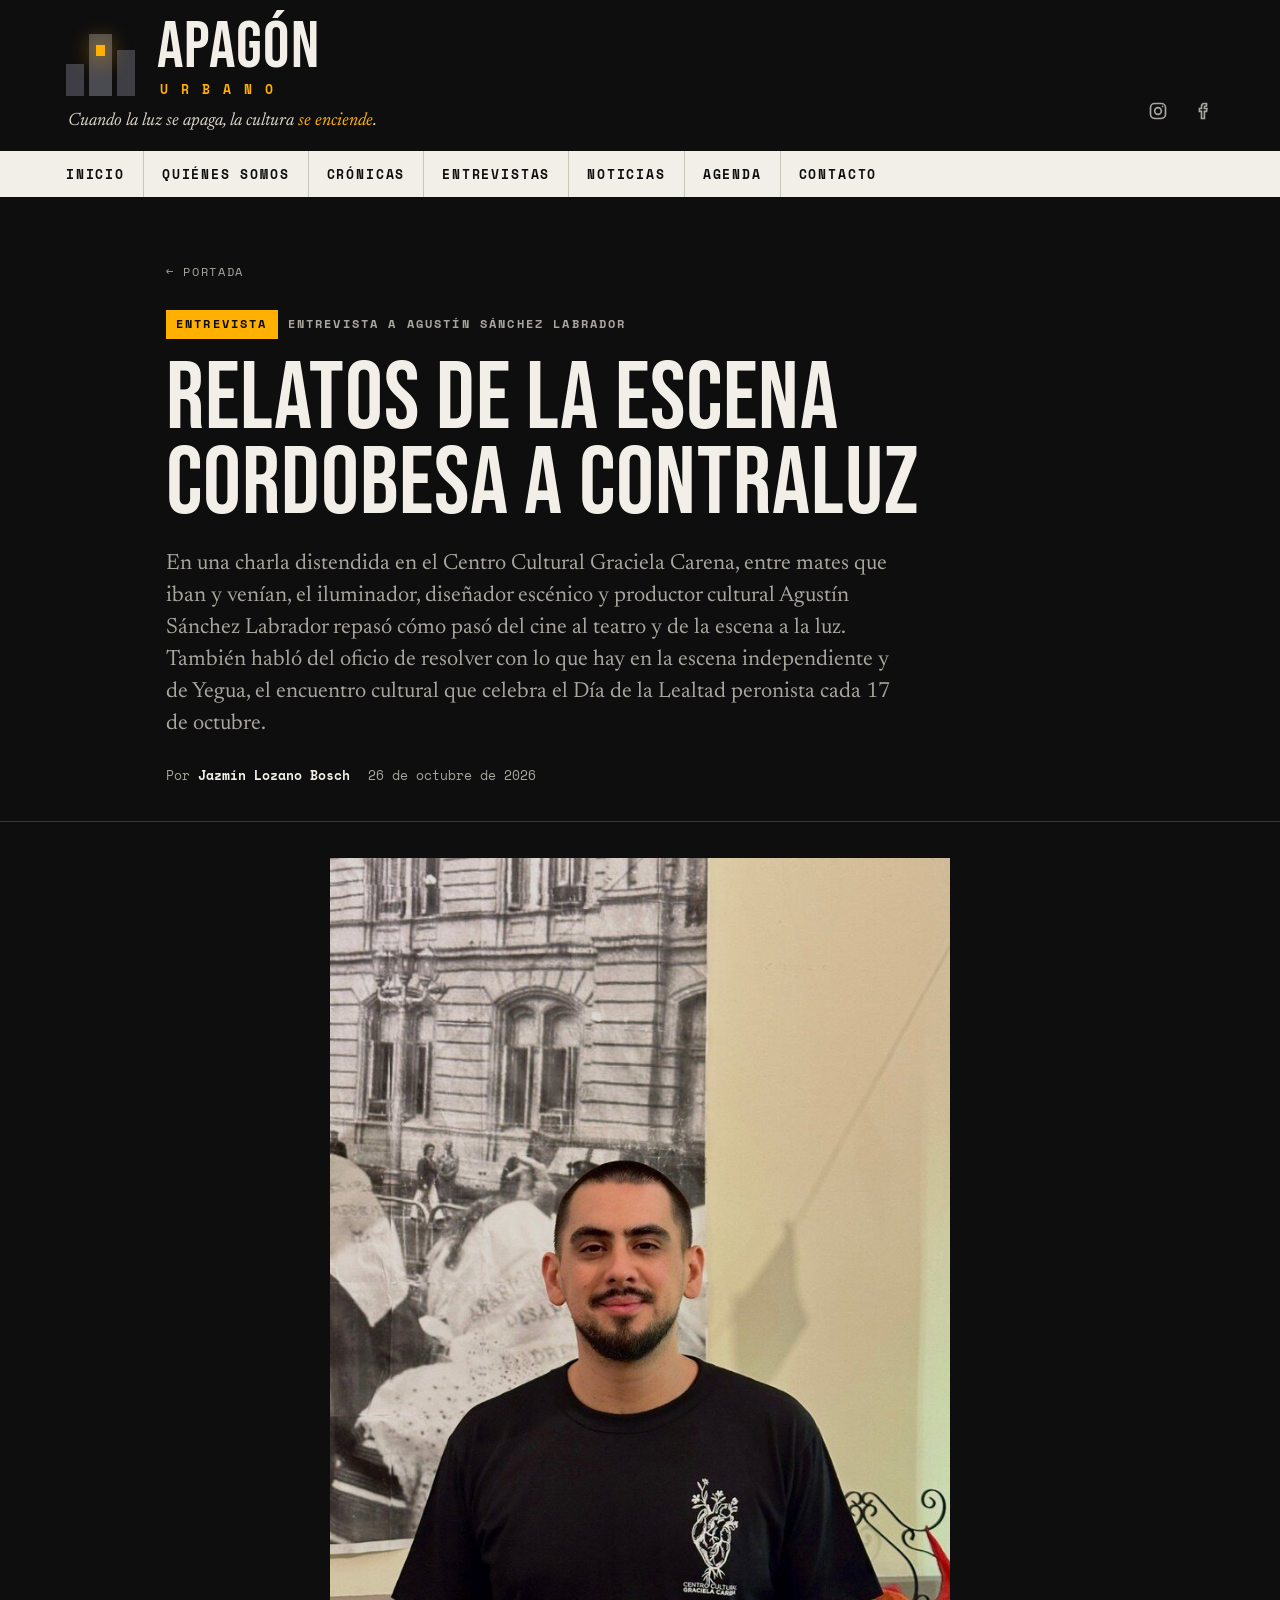
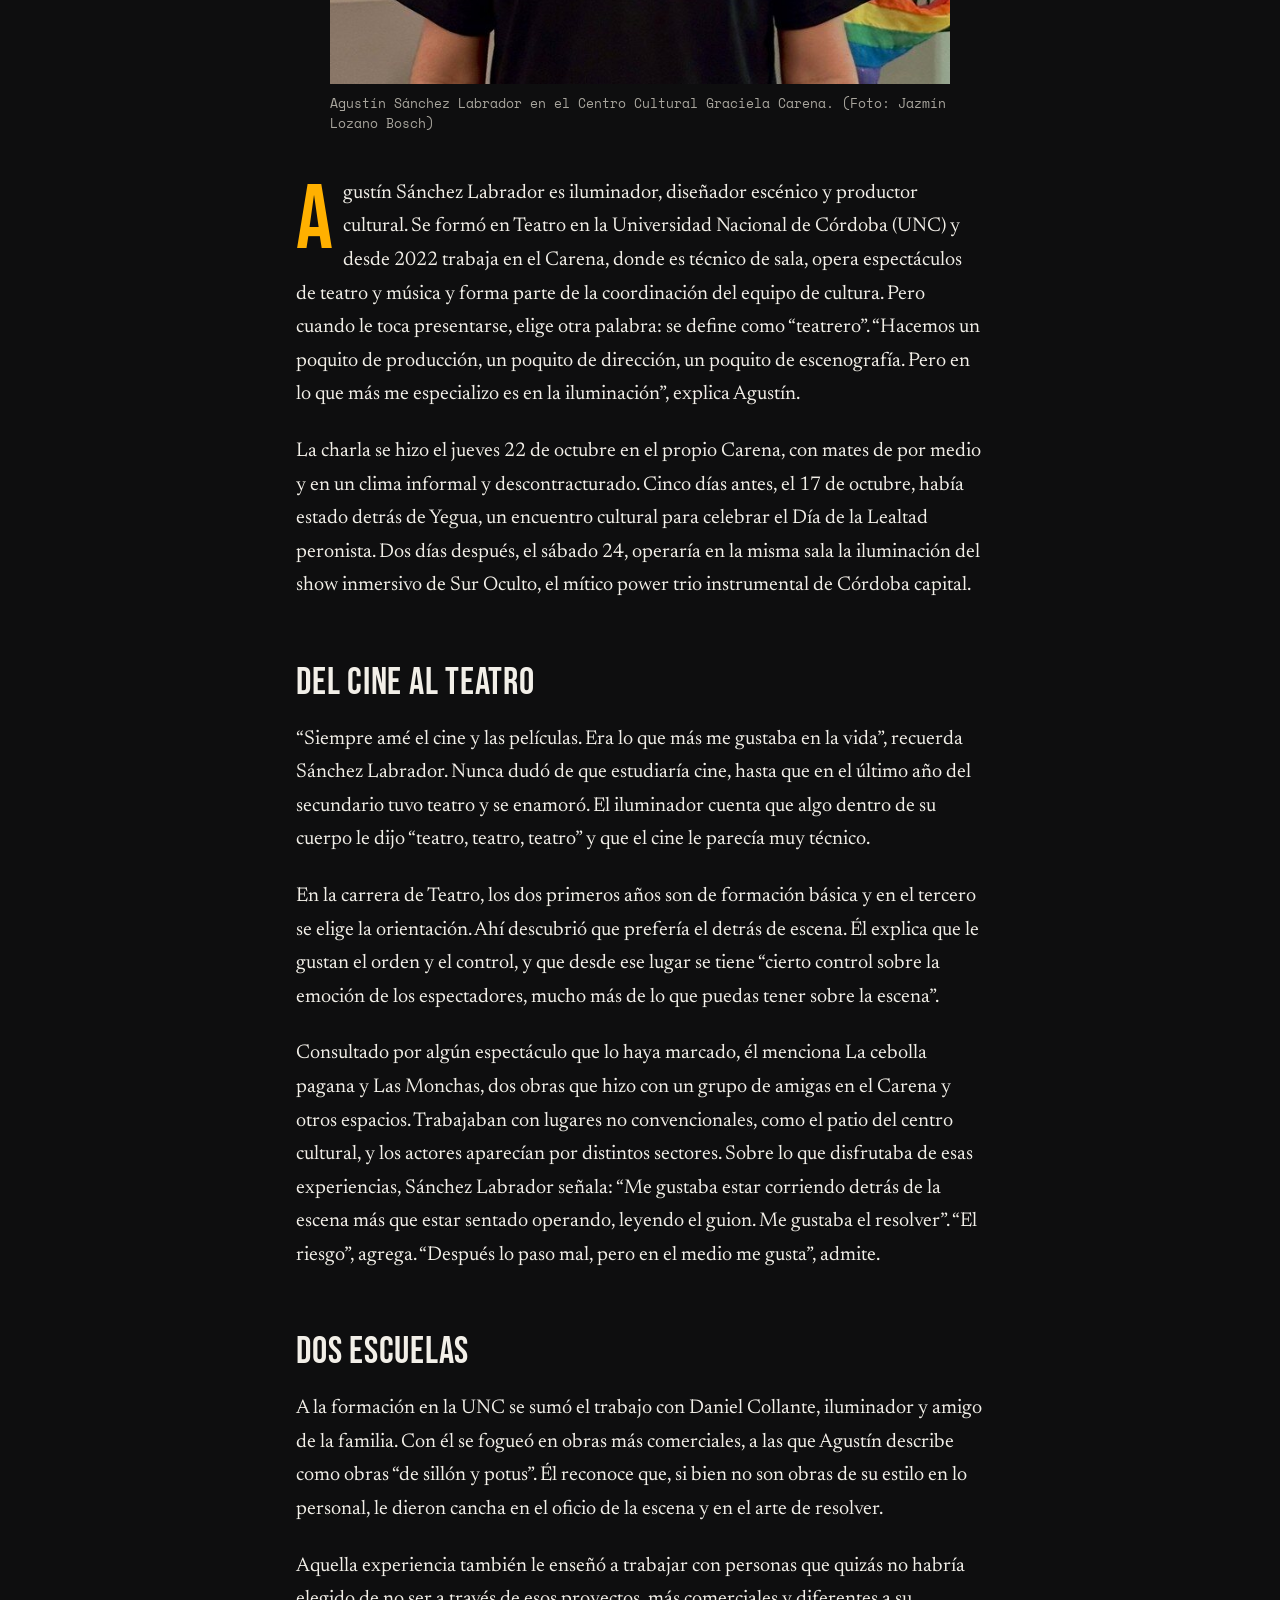
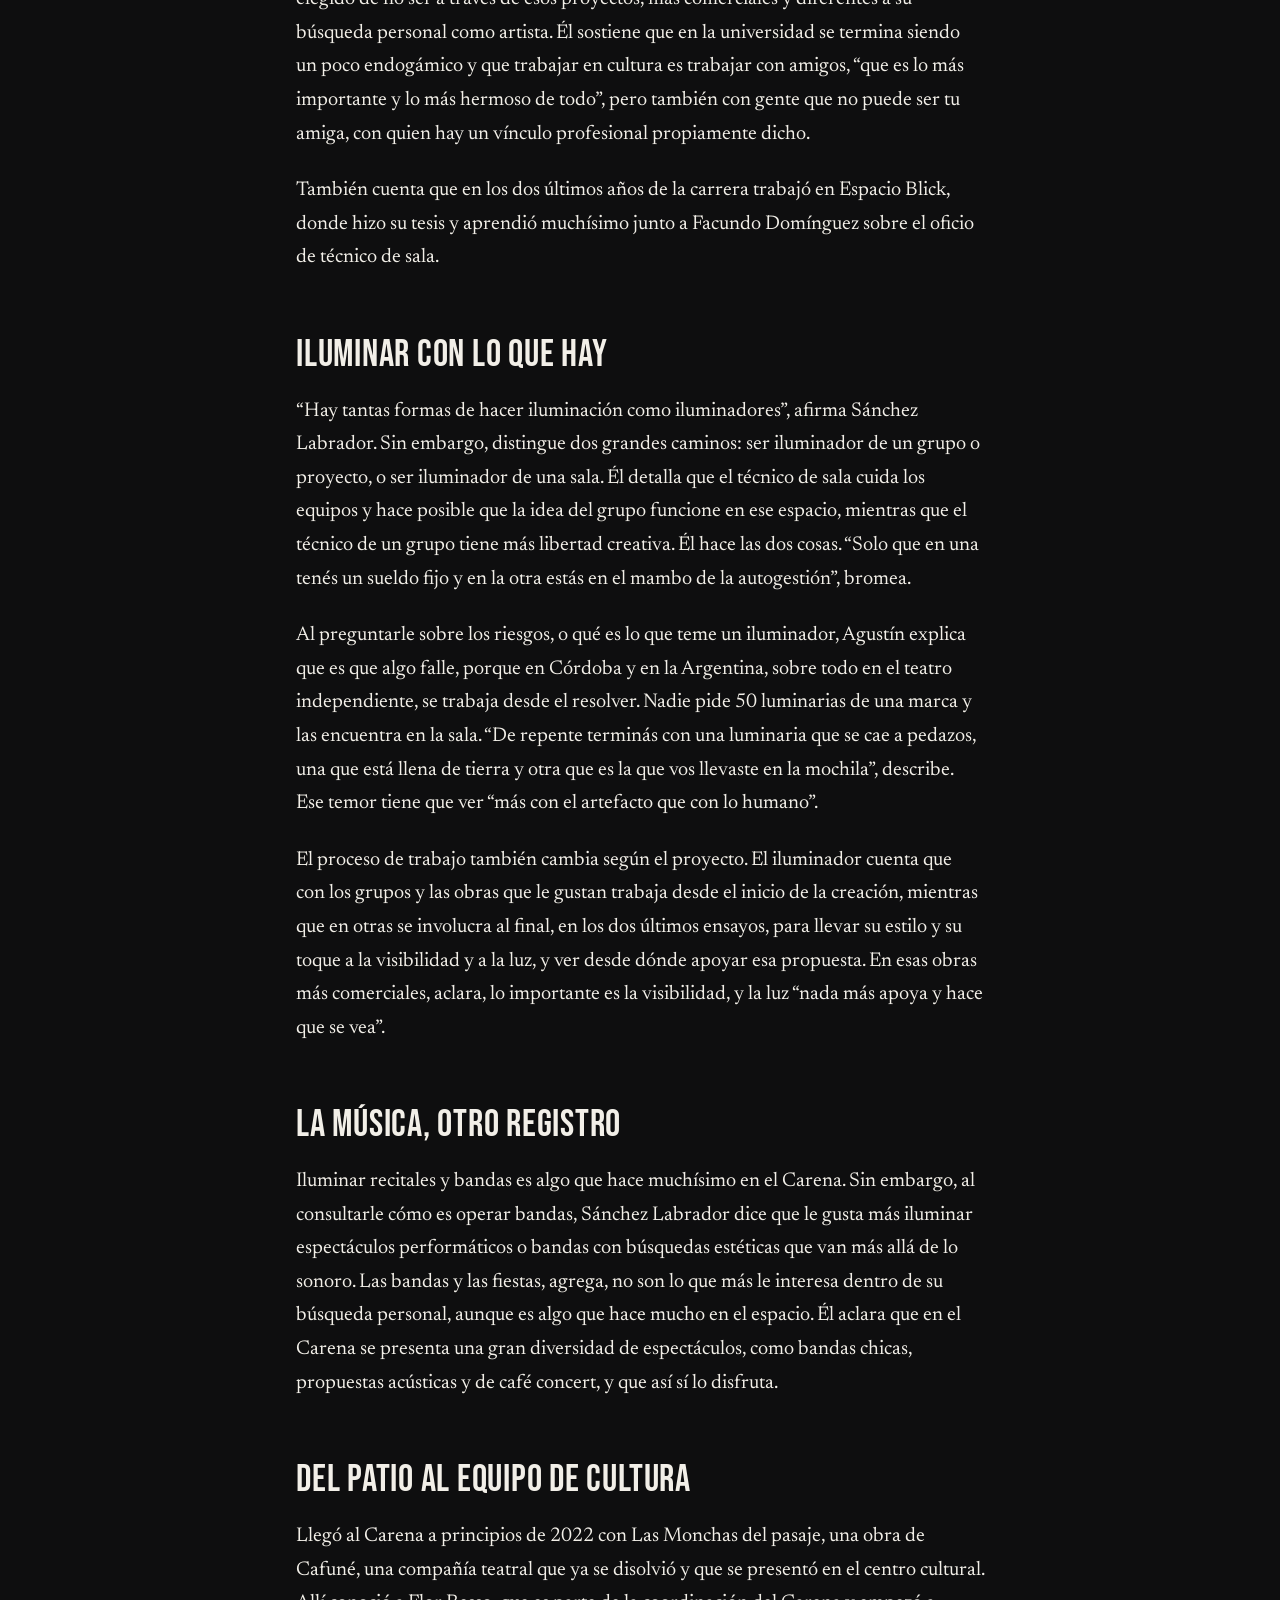
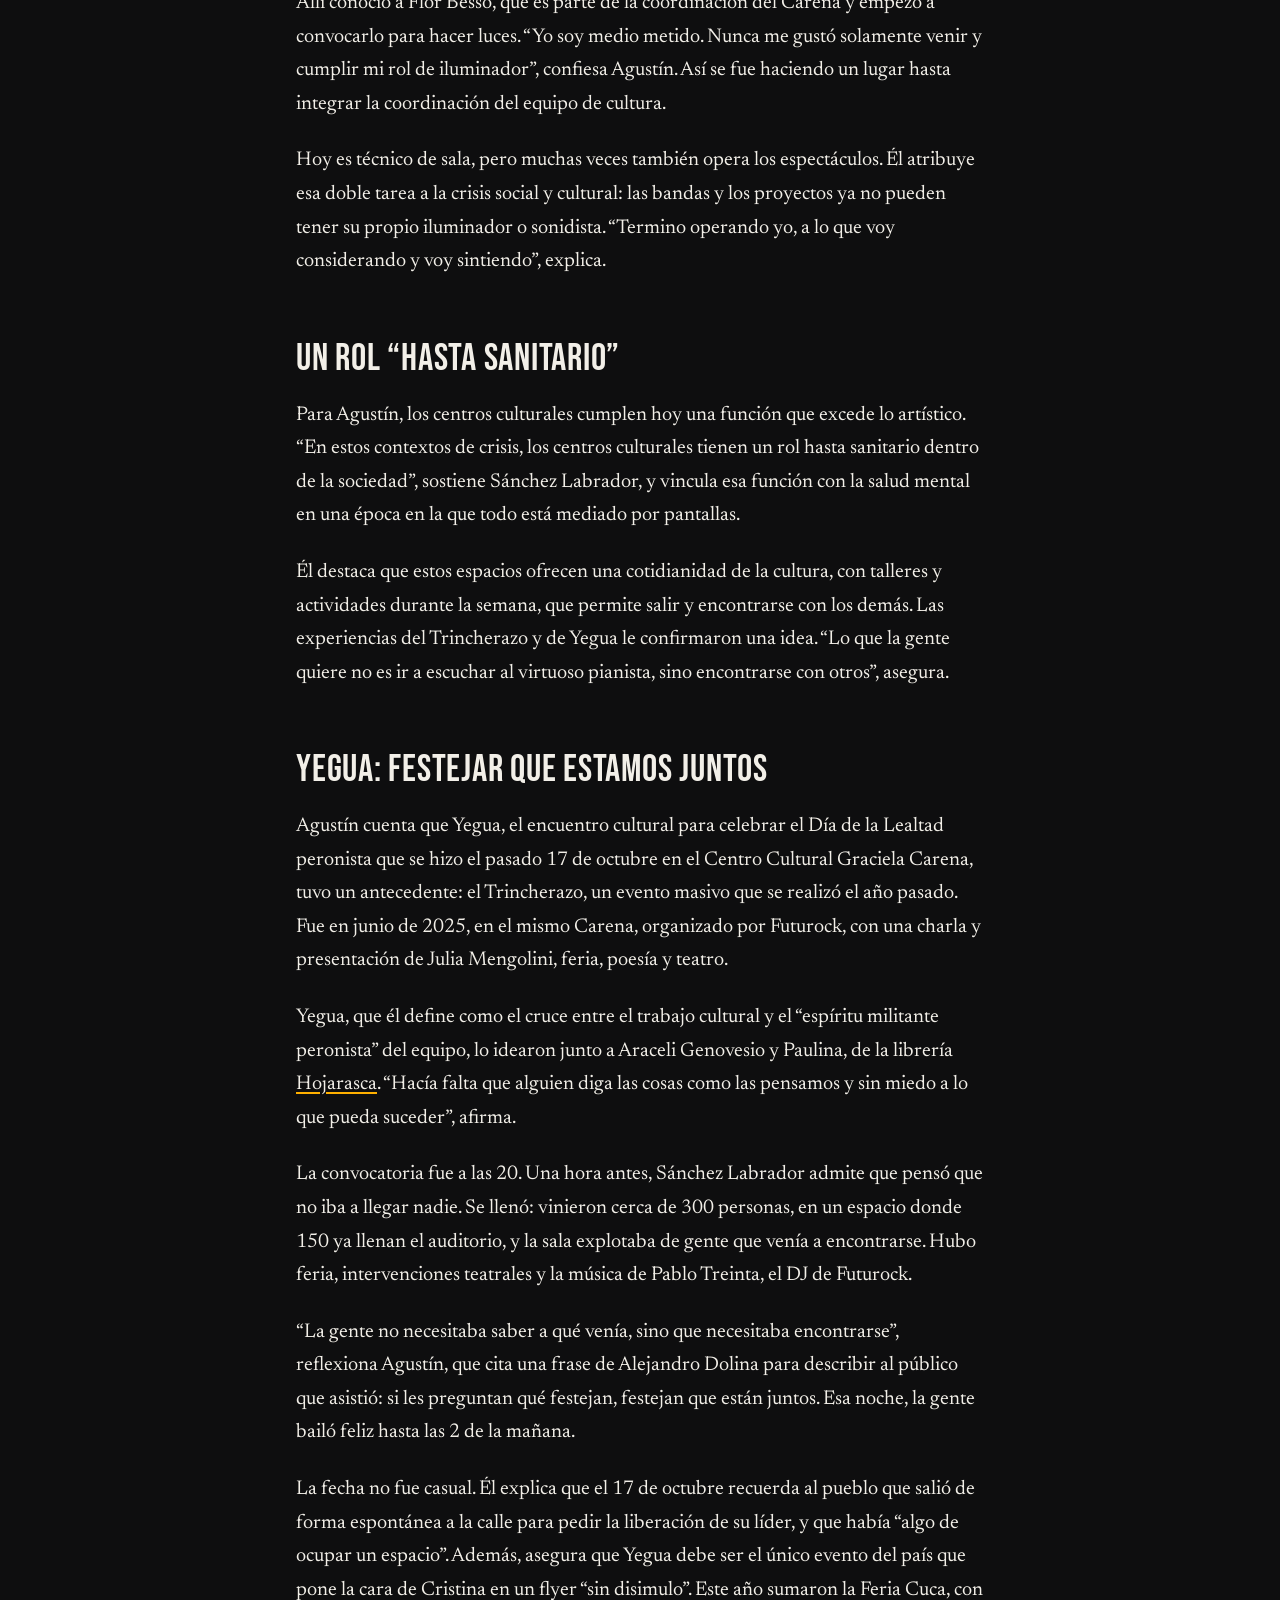
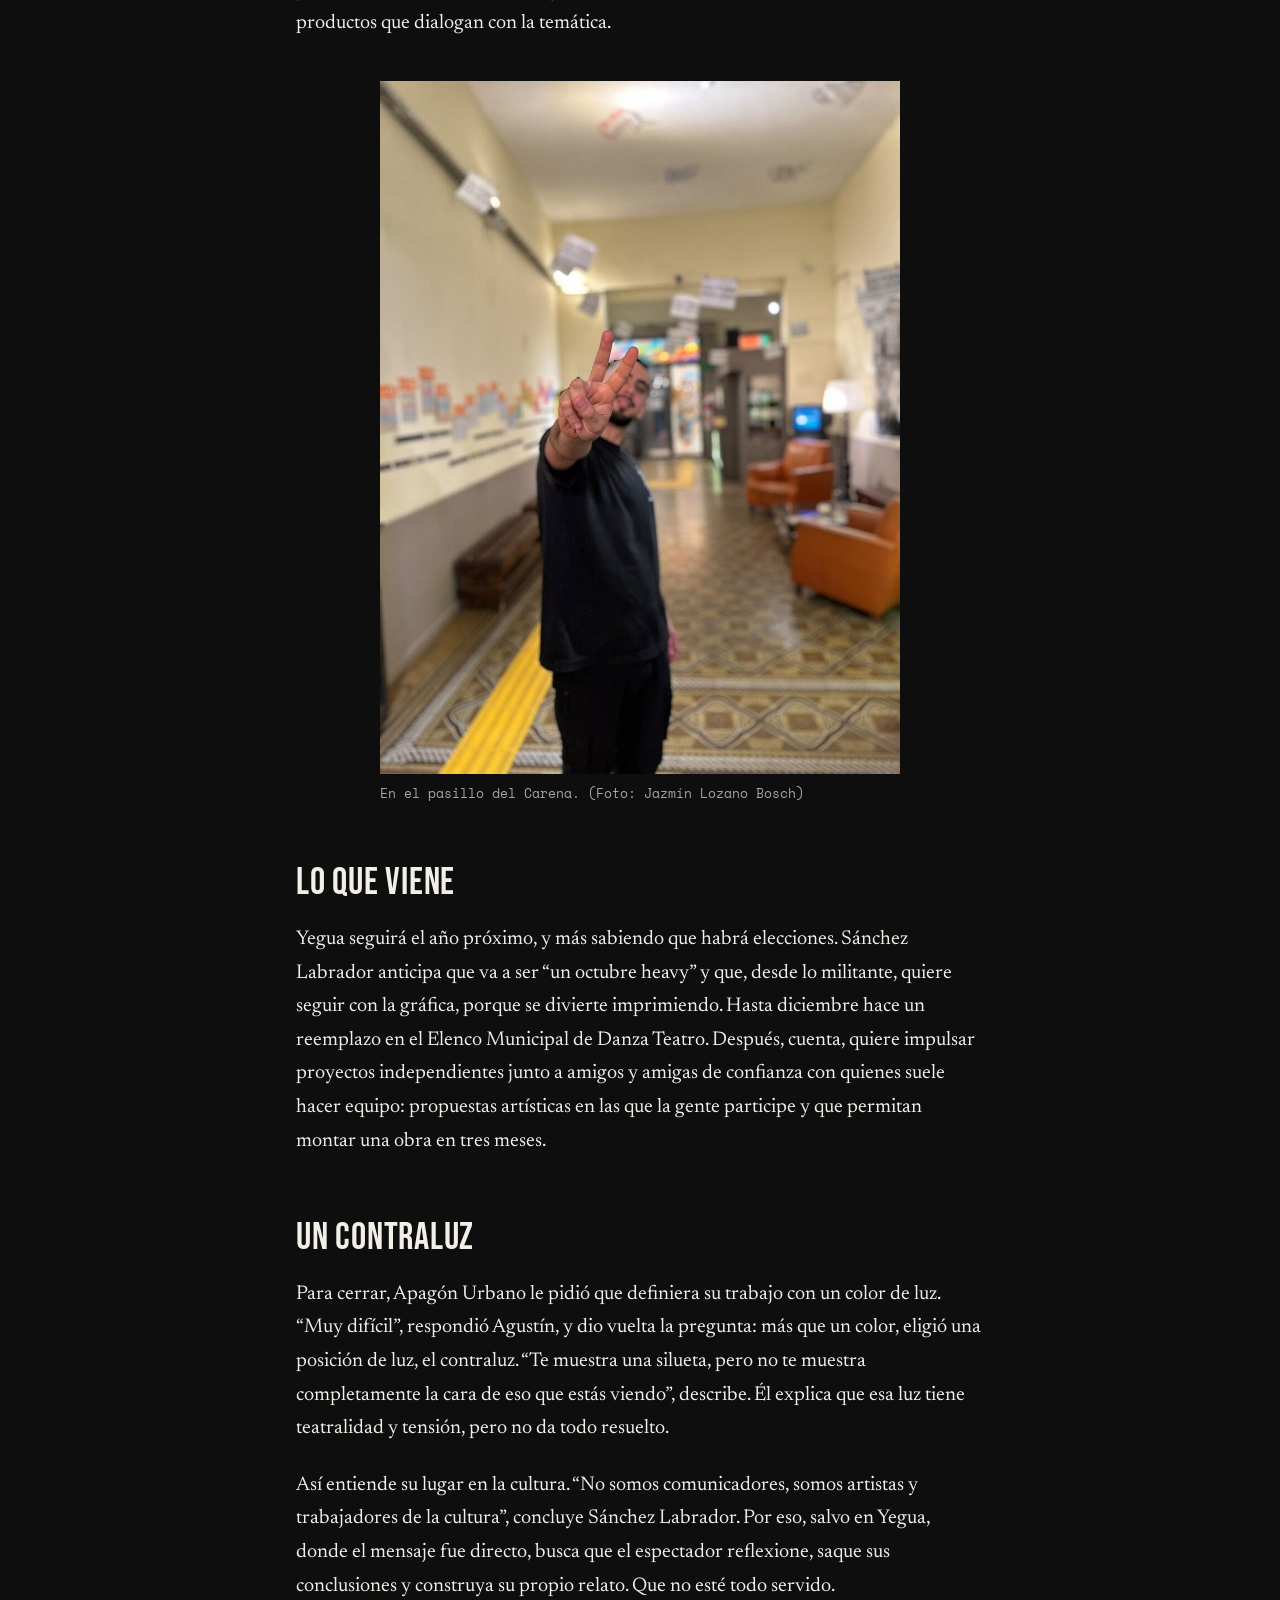
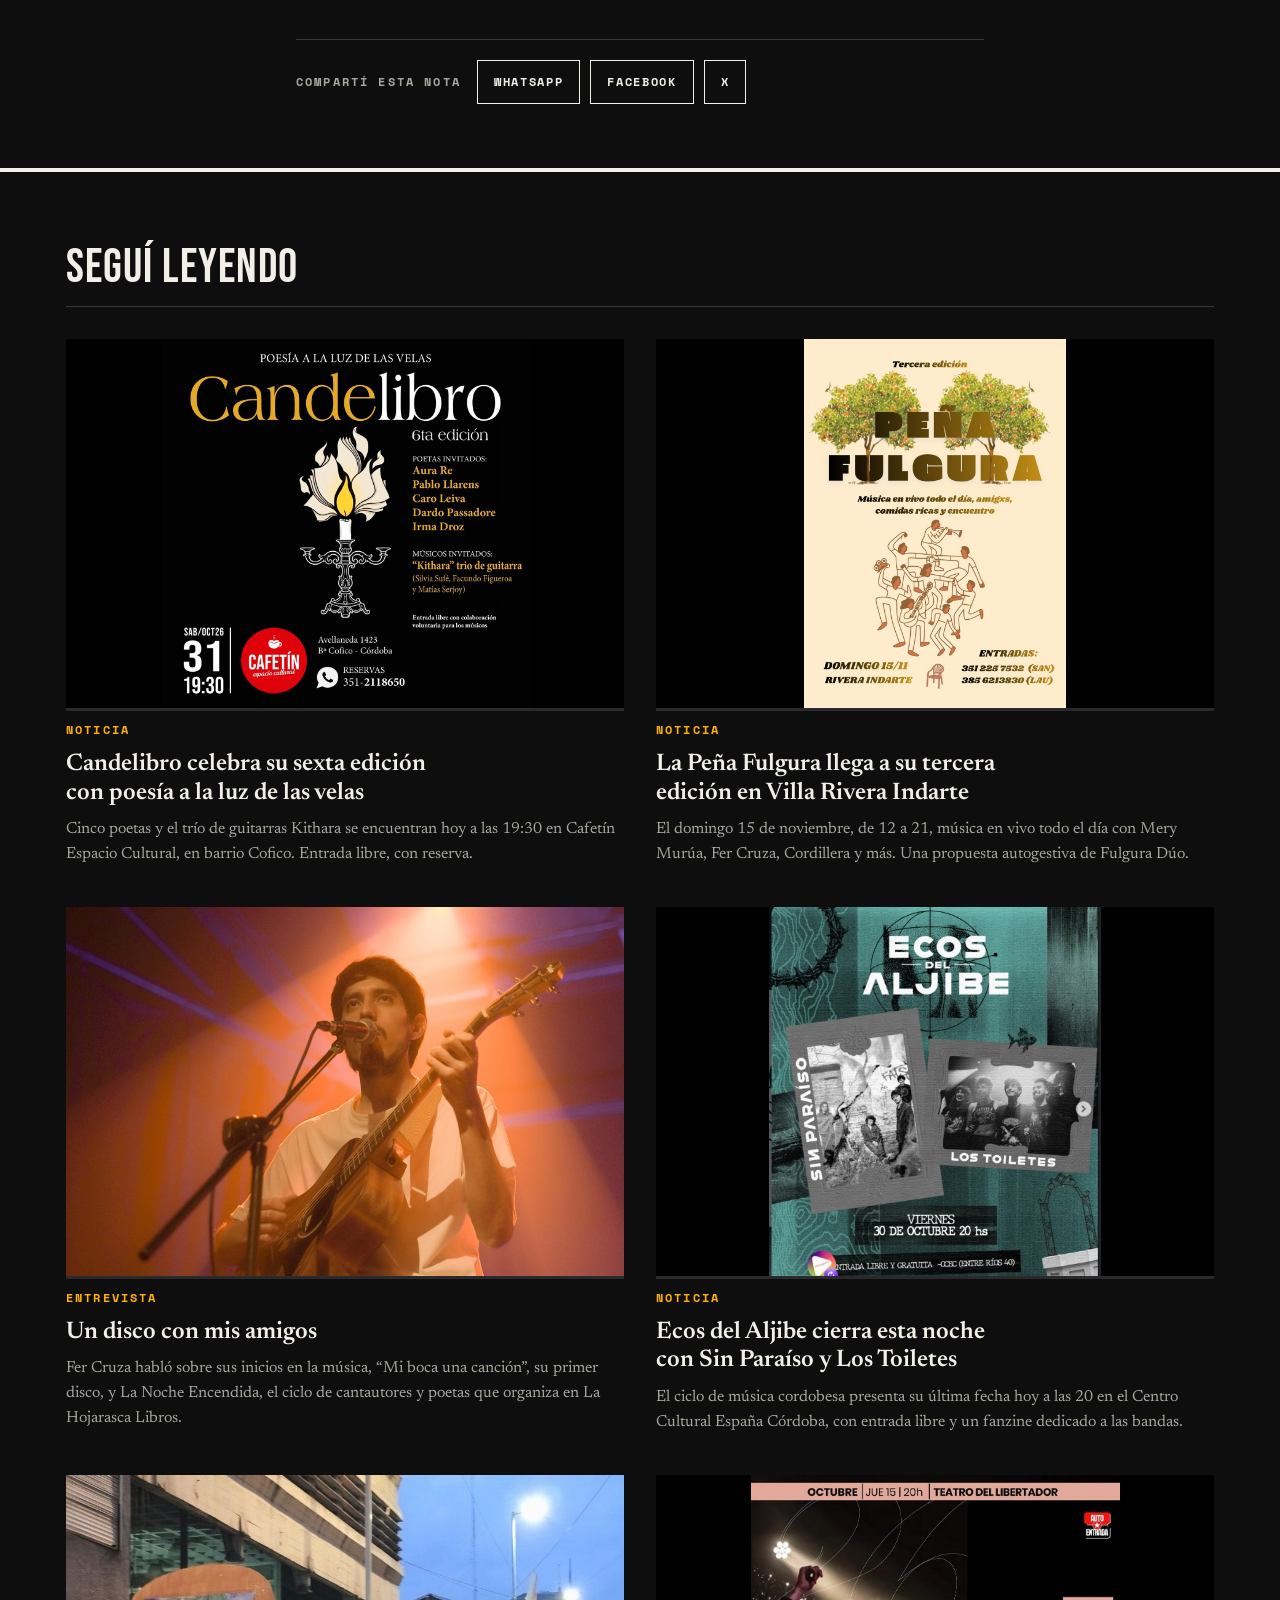
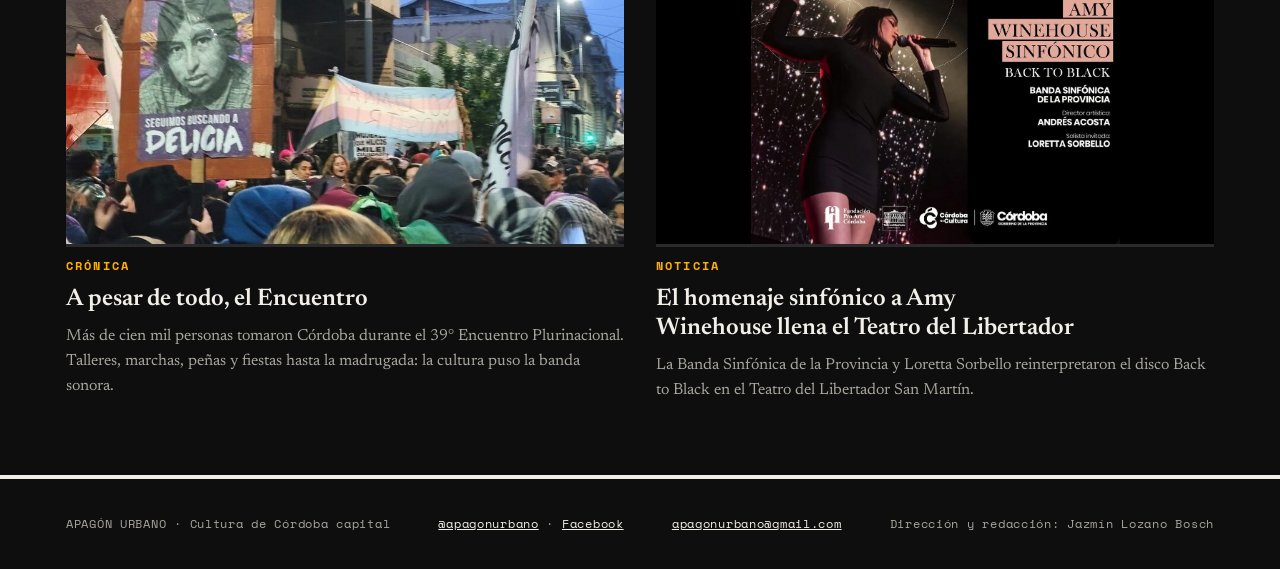
==== agustin-sanchez-labrador.html @ bd8d650c "Sumo flyers, horario, entrada y reseña de Kithara a la noticia de Candelibro Co-Authored-By: Claude " ====
<!doctype html>
<html lang="es">
<head>
<meta charset="utf-8">
<meta name="viewport" content="width=device-width, initial-scale=1, viewport-fit=cover">
<title>Relatos de la escena cordobesa a contraluz · Apagón Urbano</title>
<meta name="description" content="En una charla distendida en el Centro Cultural Graciela Carena, entre mates que iban y venían, el iluminador, diseñador escénico y productor cultural Agustín Sánchez Labrador repasó cómo pasó del cine al teatro y de la escena a la luz. También habló del oficio de resolver con lo que hay en la escena independiente y de Yegua, el encuentro cultural que celebra el Día de la Lealtad peronista cada 17 de octubre.">
<link rel="icon" href="favicon.ico" sizes="any">
<link rel="icon" type="image/png" href="assets/icono.png">
<link rel="apple-touch-icon" href="assets/apple-touch-icon.png">
<meta property="og:type" content="website">
<meta property="og:site_name" content="Apagón Urbano">
<meta property="og:title" content="Relatos de la escena cordobesa a contraluz · Apagón Urbano">
<meta property="og:description" content="En una charla distendida en el Centro Cultural Graciela Carena, entre mates que iban y venían, el iluminador, diseñador escénico y productor cultural Agustín Sánchez Labrador repasó cómo pasó del cine al teatro y de la escena a la luz. También habló del oficio de resolver con lo que hay en la escena independiente y de Yegua, el encuentro cultural que celebra el Día de la Lealtad peronista cada 17 de octubre.">
<meta property="og:image" content="assets/fotos/agustin-carena.jpg">
<meta name="twitter:card" content="summary_large_image">
<link rel="preconnect" href="https://fonts.googleapis.com">
<link rel="preconnect" href="https://fonts.gstatic.com" crossorigin>
<link rel="stylesheet" href="https://fonts.googleapis.com/css2?family=Bebas+Neue&amp;family=Newsreader:ital,opsz,wght@0,6..72,400;0,6..72,600;1,6..72,400&amp;family=Space+Mono:wght@400;700&amp;display=swap">
<link rel="stylesheet" href="styles.css">
</head>
<body>
<header class="masthead chica" id="apagon-urbano">
  <div class="wrap">
    <div class="mh-top">
      <div class="mh-marca">
        <a class="marca grande" href="index.html" aria-label="Apagón Urbano, ir a la portada">
          <span class="iso" aria-hidden="true"><span></span><span></span><span></span></span>
          <span class="marca-txt"><b>APAGÓN</b><small>URBANO</small></span>
        </a>
        <p class="lema">Cuando la luz se apaga, la cultura <em>se enciende</em>.</p>
      </div>
      <div class="mh-lado">
        <div class="redes">
        <a href="https://www.instagram.com/apagonurbano/" target="_blank" rel="noopener" aria-label="Instagram de Apagón Urbano"><svg aria-hidden="true" viewBox="0 0 24 24" width="20" height="20" fill="none" stroke="currentColor" stroke-width="2"><rect x="3" y="3" width="18" height="18" rx="5"></rect><circle cx="12" cy="12" r="4"></circle><circle cx="17.5" cy="6.5" r="1" fill="currentColor" stroke="none"></circle></svg></a>
        <a href="https://www.facebook.com/profile.php?id=61595985333077" target="_blank" rel="noopener" aria-label="Fanpage de Apagón Urbano en Facebook"><svg aria-hidden="true" viewBox="0 0 24 24" width="20" height="20" fill="none" stroke="currentColor" stroke-width="2"><path d="M15 3h-2.5A3.5 3.5 0 0 0 9 6.5V9H6.5v3.5H9V21h3.5v-8.5H15l.5-3.5h-3V7a1 1 0 0 1 1-1H15z"></path></svg></a>
      </div>
      </div>
    </div>
  </div>
</header>
<nav class="menu-barra" aria-label="Secciones">
  <div class="wrap">
    <ul>
      <li><a href="index.html">Inicio</a></li>
      <li><a href="index.html#quienes-somos">Quiénes somos</a></li>
      <li><a href="cronicas.html">Crónicas</a></li>
      <li><a href="entrevistas.html">Entrevistas</a></li>
      <li><a href="noticias.html">Noticias</a></li>
      <li><a href="index.html#agenda">Agenda</a></li>
      <li><a href="index.html#contacto">Contacto</a></li>
    </ul>
  </div>
</nav>
<main>
  <article>
    <header class="articulo-cab">
      <div class="wrap">
        <a class="volver" href="index.html">← Portada</a>
        <div><span class="label tipo">Entrevista</span><span class="label seccion-nota">Entrevista a Agustín Sánchez Labrador</span></div>
        <h1>Relatos de la escena cordobesa a contraluz</h1>
        <p class="bajada">En una charla distendida en el Centro Cultural Graciela Carena, entre mates que iban y venían, el iluminador, diseñador escénico y productor cultural Agustín Sánchez Labrador repasó cómo pasó del cine al teatro y de la escena a la luz. También habló del oficio de resolver con lo que hay en la escena independiente y de Yegua, el encuentro cultural que celebra el Día de la Lealtad peronista cada 17 de octubre.</p>
        <div class="firma-nota"><span>Por <b>Jazmín Lozano Bosch</b></span><span>26 de octubre de 2026</span></div>
      </div>
    </header>
    <div class="foto-principal vertical">
      <figure><img src="assets/fotos/agustin-carena.jpg" alt="Agustín Sánchez Labrador en el Centro Cultural Graciela Carena."><figcaption>Agustín Sánchez Labrador en el Centro Cultural Graciela Carena. (Foto: Jazmín Lozano Bosch)</figcaption></figure>
    </div>
    <div class="lectura">
<p>Agustín Sánchez Labrador es iluminador, diseñador escénico y productor cultural. Se formó en Teatro en la Universidad Nacional de Córdoba (UNC) y desde 2022 trabaja en el Carena, donde es técnico de sala, opera espectáculos de teatro y música y forma parte de la coordinación del equipo de cultura. Pero cuando le toca presentarse, elige otra palabra: se define como “teatrero”. “Hacemos un poquito de producción, un poquito de dirección, un poquito de escenografía. Pero en lo que más me especializo es en la iluminación”, explica Agustín.</p>
<p>La charla se hizo el jueves 22 de octubre en el propio Carena, con mates de por medio y en un clima informal y descontracturado. Cinco días antes, el 17 de octubre, había estado detrás de Yegua, un encuentro cultural para celebrar el Día de la Lealtad peronista. Dos días después, el sábado 24, operaría en la misma sala la iluminación del show inmersivo de Sur Oculto, el mítico power trio instrumental de Córdoba capital.</p>
<h2>Del cine al teatro</h2>
<p>“Siempre amé el cine y las películas. Era lo que más me gustaba en la vida”, recuerda Sánchez Labrador. Nunca dudó de que estudiaría cine, hasta que en el último año del secundario tuvo teatro y se enamoró. El iluminador cuenta que algo dentro de su cuerpo le dijo “teatro, teatro, teatro” y que el cine le parecía muy técnico.</p>
<p>En la carrera de Teatro, los dos primeros años son de formación básica y en el tercero se elige la orientación. Ahí descubrió que prefería el detrás de escena. Él explica que le gustan el orden y el control, y que desde ese lugar se tiene “cierto control sobre la emoción de los espectadores, mucho más de lo que puedas tener sobre la escena”.</p>
<p>Consultado por algún espectáculo que lo haya marcado, él menciona La cebolla pagana y Las Monchas, dos obras que hizo con un grupo de amigas en el Carena y otros espacios. Trabajaban con lugares no convencionales, como el patio del centro cultural, y los actores aparecían por distintos sectores. Sobre lo que disfrutaba de esas experiencias, Sánchez Labrador señala: “Me gustaba estar corriendo detrás de la escena más que estar sentado operando, leyendo el guion. Me gustaba el resolver”. “El riesgo”, agrega. “Después lo paso mal, pero en el medio me gusta”, admite.</p>
<h2>Dos escuelas</h2>
<p>A la formación en la UNC se sumó el trabajo con Daniel Collante, iluminador y amigo de la familia. Con él se fogueó en obras más comerciales, a las que Agustín describe como obras “de sillón y potus”. Él reconoce que, si bien no son obras de su estilo en lo personal, le dieron cancha en el oficio de la escena y en el arte de resolver.</p>
<p>Aquella experiencia también le enseñó a trabajar con personas que quizás no habría elegido de no ser a través de esos proyectos, más comerciales y diferentes a su búsqueda personal como artista. Él sostiene que en la universidad se termina siendo un poco endogámico y que trabajar en cultura es trabajar con amigos, “que es lo más importante y lo más hermoso de todo”, pero también con gente que no puede ser tu amiga, con quien hay un vínculo profesional propiamente dicho.</p>
<p>También cuenta que en los dos últimos años de la carrera trabajó en Espacio Blick, donde hizo su tesis y aprendió muchísimo junto a Facundo Domínguez sobre el oficio de técnico de sala.</p>
<h2>Iluminar con lo que hay</h2>
<p>“Hay tantas formas de hacer iluminación como iluminadores”, afirma Sánchez Labrador. Sin embargo, distingue dos grandes caminos: ser iluminador de un grupo o proyecto, o ser iluminador de una sala. Él detalla que el técnico de sala cuida los equipos y hace posible que la idea del grupo funcione en ese espacio, mientras que el técnico de un grupo tiene más libertad creativa. Él hace las dos cosas. “Solo que en una tenés un sueldo fijo y en la otra estás en el mambo de la autogestión”, bromea.</p>
<p>Al preguntarle sobre los riesgos, o qué es lo que teme un iluminador, Agustín explica que es que algo falle, porque en Córdoba y en la Argentina, sobre todo en el teatro independiente, se trabaja desde el resolver. Nadie pide 50 luminarias de una marca y las encuentra en la sala. “De repente terminás con una luminaria que se cae a pedazos, una que está llena de tierra y otra que es la que vos llevaste en la mochila”, describe. Ese temor tiene que ver “más con el artefacto que con lo humano”.</p>
<p>El proceso de trabajo también cambia según el proyecto. El iluminador cuenta que con los grupos y las obras que le gustan trabaja desde el inicio de la creación, mientras que en otras se involucra al final, en los dos últimos ensayos, para llevar su estilo y su toque a la visibilidad y a la luz, y ver desde dónde apoyar esa propuesta. En esas obras más comerciales, aclara, lo importante es la visibilidad, y la luz “nada más apoya y hace que se vea”.</p>
<h2>La música, otro registro</h2>
<p>Iluminar recitales y bandas es algo que hace muchísimo en el Carena. Sin embargo, al consultarle cómo es operar bandas, Sánchez Labrador dice que le gusta más iluminar espectáculos performáticos o bandas con búsquedas estéticas que van más allá de lo sonoro. Las bandas y las fiestas, agrega, no son lo que más le interesa dentro de su búsqueda personal, aunque es algo que hace mucho en el espacio. Él aclara que en el Carena se presenta una gran diversidad de espectáculos, como bandas chicas, propuestas acústicas y de café concert, y que así sí lo disfruta.</p>
<h2>Del patio al equipo de cultura</h2>
<p>Llegó al Carena a principios de 2022 con Las Monchas del pasaje, una obra de Cafuné, una compañía teatral que ya se disolvió y que se presentó en el centro cultural. Allí conoció a Flor Besso, que es parte de la coordinación del Carena y empezó a convocarlo para hacer luces. “Yo soy medio metido. Nunca me gustó solamente venir y cumplir mi rol de iluminador”, confiesa Agustín. Así se fue haciendo un lugar hasta integrar la coordinación del equipo de cultura.</p>
<p>Hoy es técnico de sala, pero muchas veces también opera los espectáculos. Él atribuye esa doble tarea a la crisis social y cultural: las bandas y los proyectos ya no pueden tener su propio iluminador o sonidista. “Termino operando yo, a lo que voy considerando y voy sintiendo”, explica.</p>
<h2>Un rol “hasta sanitario”</h2>
<p>Para Agustín, los centros culturales cumplen hoy una función que excede lo artístico. “En estos contextos de crisis, los centros culturales tienen un rol hasta sanitario dentro de la sociedad”, sostiene Sánchez Labrador, y vincula esa función con la salud mental en una época en la que todo está mediado por pantallas.</p>
<p>Él destaca que estos espacios ofrecen una cotidianidad de la cultura, con talleres y actividades durante la semana, que permite salir y encontrarse con los demás. Las experiencias del Trincherazo y de Yegua le confirmaron una idea. “Lo que la gente quiere no es ir a escuchar al virtuoso pianista, sino encontrarse con otros”, asegura.</p>
<h2>Yegua: festejar que estamos juntos</h2>
<p>Agustín cuenta que Yegua, el encuentro cultural para celebrar el Día de la Lealtad peronista que se hizo el pasado 17 de octubre en el Centro Cultural Graciela Carena, tuvo un antecedente: el Trincherazo, un evento masivo que se realizó el año pasado. Fue en junio de 2025, en el mismo Carena, organizado por Futurock, con una charla y presentación de Julia Mengolini, feria, poesía y teatro.</p>
<p>Yegua, que él define como el cruce entre el trabajo cultural y el “espíritu militante peronista” del equipo, lo idearon junto a Araceli Genovesio y Paulina, de la librería <a href="fer-cruza.html">Hojarasca</a>. “Hacía falta que alguien diga las cosas como las pensamos y sin miedo a lo que pueda suceder”, afirma.</p>
<p>La convocatoria fue a las 20. Una hora antes, Sánchez Labrador admite que pensó que no iba a llegar nadie. Se llenó: vinieron cerca de 300 personas, en un espacio donde 150 ya llenan el auditorio, y la sala explotaba de gente que venía a encontrarse. Hubo feria, intervenciones teatrales y la música de Pablo Treinta, el DJ de Futurock.</p>
<p>“La gente no necesitaba saber a qué venía, sino que necesitaba encontrarse”, reflexiona Agustín, que cita una frase de Alejandro Dolina para describir al público que asistió: si les preguntan qué festejan, festejan que están juntos. Esa noche, la gente bailó feliz hasta las 2 de la mañana.</p>
<p>La fecha no fue casual. Él explica que el 17 de octubre recuerda al pueblo que salió de forma espontánea a la calle para pedir la liberación de su líder, y que había “algo de ocupar un espacio”. Además, asegura que Yegua debe ser el único evento del país que pone la cara de Cristina en un flyer “sin disimulo”. Este año sumaron la Feria Cuca, con productos que dialogan con la temática.</p>
<figure class="vertical"><img src="assets/fotos/agustin-pasillo.jpg" alt="En el pasillo del Carena." loading="lazy"><figcaption>En el pasillo del Carena. (Foto: Jazmín Lozano Bosch)</figcaption></figure>
<h2>Lo que viene</h2>
<p>Yegua seguirá el año próximo, y más sabiendo que habrá elecciones. Sánchez Labrador anticipa que va a ser “un octubre heavy” y que, desde lo militante, quiere seguir con la gráfica, porque se divierte imprimiendo. Hasta diciembre hace un reemplazo en el Elenco Municipal de Danza Teatro. Después, cuenta, quiere impulsar proyectos independientes junto a amigos y amigas de confianza con quienes suele hacer equipo: propuestas artísticas en las que la gente participe y que permitan montar una obra en tres meses.</p>
<h2>Un contraluz</h2>
<p>Para cerrar, Apagón Urbano le pidió que definiera su trabajo con un color de luz. “Muy difícil”, respondió Agustín, y dio vuelta la pregunta: más que un color, eligió una posición de luz, el contraluz. “Te muestra una silueta, pero no te muestra completamente la cara de eso que estás viendo”, describe. Él explica que esa luz tiene teatralidad y tensión, pero no da todo resuelto.</p>
<p>Así entiende su lugar en la cultura. “No somos comunicadores, somos artistas y trabajadores de la cultura”, concluye Sánchez Labrador. Por eso, salvo en Yegua, donde el mensaje fue directo, busca que el espectador reflexione, saque sus conclusiones y construya su propio relato. Que no esté todo servido.</p>

      <div class="compartir">
        <span class="label">Compartí esta nota</span>
        <a class="btn btn-linea" id="sh-wa" href="https://wa.me/" target="_blank" rel="noopener">WhatsApp</a>
        <a class="btn btn-linea" id="sh-fb" href="https://www.facebook.com/" target="_blank" rel="noopener">Facebook</a>
        <a class="btn btn-linea" id="sh-x" href="https://twitter.com/" target="_blank" rel="noopener">X</a>
      </div>
    </div>
  </article>
  <section class="bloque mas" aria-labelledby="mas-t">
    <div class="wrap">
      <div class="encabezado"><h2 id="mas-t">Seguí leyendo</h2></div>
      <div class="notas">
<a class="nota" href="candelibro.html">
  <img class="img entera" src="assets/flyers/candelibro.jpg" alt="" loading="lazy">
  <span class="label seccion">Noticia</span>
  <h3>Candelibro celebra su sexta edición con poesía a la luz de las velas</h3>
  <p>Cinco poetas y el trío de guitarras Kithara se encuentran hoy a las 19:30 en Cafetín Espacio Cultural, en barrio Cofico. Entrada libre, con reserva.</p>
</a>
<a class="nota" href="pena-fulgura.html">
  <img class="img entera" src="assets/flyers/pena-fulgura.jpg" alt="" loading="lazy">
  <span class="label seccion">Noticia</span>
  <h3>La Peña Fulgura llega a su tercera edición en Villa Rivera Indarte</h3>
  <p>El domingo 15 de noviembre, de 12 a 21, música en vivo todo el día con Mery Murúa, Fer Cruza, Cordillera y más. Una propuesta autogestiva de Fulgura Dúo.</p>
</a>
<a class="nota" href="fer-cruza.html">
  <img class="img" src="assets/fotos/fer-cruza-vivo.jpg" alt="" loading="lazy">
  <span class="label seccion">Entrevista</span>
  <h3>Un disco con mis amigos</h3>
  <p>Fer Cruza habló sobre sus inicios en la música, “Mi boca una canción”, su primer disco, y La Noche Encendida, el ciclo de cantautores y poetas que organiza en La Hojarasca Libros.</p>
</a>
<a class="nota" href="ecos-del-aljibe-cierre.html">
  <img class="img entera" src="assets/flyers/ecos-del-aljibe-cierre.jpg" alt="" loading="lazy">
  <span class="label seccion">Noticia</span>
  <h3>Ecos del Aljibe cierra esta noche con Sin Paraíso y Los Toiletes</h3>
  <p>El ciclo de música cordobesa presenta su última fecha hoy a las 20 en el Centro Cultural España Córdoba, con entrada libre y un fanzine dedicado a las bandas.</p>
</a>
<a class="nota" href="encuentro-plurinacional.html">
  <img class="img" src="assets/fotos/encuentro-delicia.jpg" alt="" loading="lazy">
  <span class="label seccion">Crónica</span>
  <h3>A pesar de todo, el Encuentro</h3>
  <p>Más de cien mil personas tomaron Córdoba durante el 39° Encuentro Plurinacional. Talleres, marchas, peñas y fiestas hasta la madrugada: la cultura puso la banda sonora.</p>
</a>
<a class="nota" href="amy-winehouse-sinfonico.html">
  <img class="img entera" src="assets/fotos/amy-flyer.jpg" alt="" loading="lazy">
  <span class="label seccion">Noticia</span>
  <h3>El homenaje sinfónico a Amy Winehouse llena el Teatro del Libertador</h3>
  <p>La Banda Sinfónica de la Provincia y Loretta Sorbello reinterpretaron el disco Back to Black en el Teatro del Libertador San Martín.</p>
</a>
      </div>
    </div>
  </section>
</main>
<footer>
  <div class="wrap">
    <span>APAGÓN URBANO · Cultura de Córdoba capital</span>
    <span><a href="https://www.instagram.com/apagonurbano/" target="_blank" rel="noopener">@apagonurbano</a> · <a href="https://www.facebook.com/profile.php?id=61595985333077" target="_blank" rel="noopener">Facebook</a></span>
    <span><a href="mailto:apagonurbano@gmail.com">apagonurbano@gmail.com</a></span>
    <span>Dirección y redacción: Jazmín Lozano Bosch</span>
  </div>
</footer>
<script src="app.js"></script>
</body>
</html>
---- styles.css ----
/* Apagón Urbano — la ciudad de noche: skyline, una sola ventana encendida = lo destacado. */
:root {
  --noche: #0E0E0F;
  --edificio: #1C1C1F;
  --edificio-2: #2A2A2D;
  --linea: #38383C;
  --tiza: #F2EFE8;
  --gris: #A9A69E;
  --farol: #FFB000;
  --display: "Bebas Neue", "Oswald", Impact, sans-serif;
  --texto: "Newsreader", Georgia, "Times New Roman", serif;
  --mono: "Space Mono", ui-monospace, Menlo, monospace;
  color-scheme: dark;
}
* { box-sizing: border-box; }
html, body { margin: 0; }
[hidden] { display: none !important; }
img { max-width: 100%; display: block; }
body { background: var(--noche); color: var(--tiza); font-family: var(--texto); font-size: 18px; line-height: 1.55; }
a { color: inherit; }
a:focus-visible, button:focus-visible, input:focus-visible, textarea:focus-visible { outline: 2px solid var(--farol); outline-offset: 3px; }
.wrap { max-width: 1180px; margin: 0 auto; padding-left: max(16px, env(safe-area-inset-left, 0px)); padding-right: max(16px, env(safe-area-inset-right, 0px)); }
.label { font-family: var(--mono); font-size: 12px; font-weight: 700; letter-spacing: .18em; text-transform: uppercase; }

/* Encabezado */
body::before { content: ""; position: fixed; inset: 0 0 auto; height: env(safe-area-inset-top, 0px); z-index: 10; background: var(--noche); }
header.top { position: sticky; top: env(safe-area-inset-top, 0px); z-index: 9; background: var(--noche); border-bottom: 1px solid var(--linea); }
header.top .wrap { display: flex; align-items: center; justify-content: space-between; gap: 12px 24px; padding-block: 12px; flex-wrap: wrap; }
.marca { display: flex; align-items: flex-end; gap: 12px; text-decoration: none; }
.iso { display: flex; align-items: flex-end; gap: 3px; height: 30px; }
.iso span { display: block; background: var(--edificio-2); width: 9px; }
.iso span:nth-child(1) { height: 16px; }
.iso span:nth-child(2) { height: 30px; width: 11px; position: relative; }
.iso span:nth-child(2)::after { content: ""; position: absolute; left: 3.5px; top: 6px; width: 4px; height: 5px; background: var(--farol); }
.iso span:nth-child(3) { height: 22px; }
.marca b { font-family: var(--display); font-weight: 400; font-size: 34px; line-height: .8; letter-spacing: .02em; }
.marca small { font-family: var(--mono); font-weight: 700; font-size: 10px; letter-spacing: .5em; color: var(--farol); line-height: 1; padding-bottom: 2px; }
.derecha { display: flex; align-items: center; gap: 16px; min-width: 0; flex-wrap: wrap; }
nav.secciones { overflow-x: auto; min-width: 0; }
nav.secciones ul { display: flex; gap: 20px; list-style: none; margin: 0; padding: 0; }
nav.secciones a { font-family: var(--mono); font-size: 13px; letter-spacing: .12em; text-transform: uppercase; text-decoration: none; color: var(--gris); white-space: nowrap; padding-block: 10px; display: inline-block; }
nav.secciones a:hover { color: var(--tiza); }
.redes { display: flex; gap: 2px; }
.redes a { display: inline-flex; align-items: center; justify-content: center; width: 44px; height: 44px; color: var(--gris); }
.redes a:hover { color: var(--farol); }

/* Portada: cabecera con editorial y menú */
.masthead .wrap { display: flex; flex-direction: column; gap: 22px; padding-block: 34px 26px; }
.mh-top { display: flex; justify-content: space-between; align-items: flex-end; gap: 16px; }
.marca.grande { gap: 18px; }
.marca.grande .iso { height: 76px; gap: 6px; }
.marca.grande .iso span { width: 22px; }
.marca.grande .iso span:nth-child(1) { height: 40px; }
.marca.grande .iso span:nth-child(2) { height: 76px; width: 28px; }
.marca.grande .iso span:nth-child(2)::after { left: 9px; top: 14px; width: 10px; height: 13px; }
.marca.grande .iso span:nth-child(3) { height: 56px; }
.marca-txt { display: flex; flex-direction: column; }
.marca.grande b { font-size: clamp(64px, 9vw, 104px); line-height: .8; }
.marca.grande small { font-size: clamp(12px, 1.4vw, 16px); letter-spacing: .9em; padding: 10px 0 0 3px; }
.mh-top { align-items: end; gap: 20px 56px; }
.mh-marca { display: flex; flex-direction: column; gap: 14px; min-width: 0; }
.lema { font-family: var(--texto); font-style: italic; font-weight: 400; font-size: clamp(19px, 2vw, 24px); line-height: 1.3; color: #D9D4C7; margin: 0; padding-left: 2px; }
.lema em { font-style: italic; color: var(--farol); }
.mh-lado { display: flex; flex-direction: column; align-items: flex-end; margin-left: auto; gap: 10px; max-width: 46ch; min-width: 0; }
.mh-texto { margin: 0; font-size: 17px; line-height: 1.55; color: var(--gris); }
.mh-lado .redes { margin-right: -12px; }
body::before { background: var(--noche); }
.menu-barra { position: sticky; top: env(safe-area-inset-top, 0px); z-index: 9; background: var(--tiza); color: var(--noche); }
.menu-barra ul { display: flex; list-style: none; margin: 0; padding: 0; overflow-x: auto; }
.menu-barra li + li { border-left: 1px solid #C9C4B8; }
.menu-barra a { display: inline-block; padding: 13px 18px; font-family: var(--mono); font-weight: 700; font-size: 13px; letter-spacing: .14em; text-transform: uppercase; text-decoration: none; color: var(--noche); white-space: nowrap; }
.menu-barra li:first-child a { padding-left: 0; }
.menu-barra a:hover, .menu-barra a:focus-visible { background: var(--farol); color: var(--noche); outline-offset: -2px; }
.menu-barra li:first-child a:hover { padding-left: 0; box-shadow: -12px 0 0 var(--farol); }

/* Botones */
.btn { display: inline-flex; align-items: center; gap: 10px; min-height: 48px; padding: 0 22px; background: var(--farol); color: var(--noche); font-family: var(--mono); font-weight: 700; font-size: 13px; letter-spacing: .14em; text-transform: uppercase; text-decoration: none; border: 0; cursor: pointer; }
.btn:hover { background: var(--tiza); }
.btn-linea { background: transparent; color: var(--tiza); border: 1px solid var(--tiza); }
.btn-linea:hover { background: var(--farol); color: var(--noche); border-color: var(--farol); }

/* Portada: destacada */
.hero { position: relative; overflow: hidden; border-bottom: 4px solid var(--tiza); }
.hero .wrap { display: grid; grid-template-columns: minmax(0, 1.25fr) minmax(0, 1fr); gap: 48px; padding-block: 56px 200px; align-items: end; }
.hero .kicker { color: var(--farol); }
.hero h1 { font-family: var(--display); font-weight: 400; font-size: clamp(56px, 8.4vw, 116px); line-height: .88; letter-spacing: .01em; margin: 14px 0 20px; text-wrap: balance; }
.hero h1 a { text-decoration: none; }
.hero h1 em { font-style: normal; color: var(--farol); }
.hero .bajada { font-size: 21px; color: var(--gris); max-width: 40ch; margin: 0 0 18px; }
.firma { font-family: var(--mono); font-size: 13px; color: var(--gris); margin: 0 0 22px; }
.hero .foto { position: relative; z-index: 1; aspect-ratio: 4 / 5; max-width: 100%; width: 100%; object-fit: cover; border: 1px solid var(--linea); }
.skyline { position: absolute; left: 0; right: 0; bottom: 0; height: 160px; display: flex; align-items: flex-end; gap: 6px; padding-left: max(16px, env(safe-area-inset-left, 0px)); padding-right: max(16px, env(safe-area-inset-right, 0px)); pointer-events: none; }
.skyline i { flex: 1; background: var(--edificio); min-width: 0; position: relative; }
.skyline i.on { background: var(--edificio-2); }
.skyline i.on::after { content: ""; position: absolute; left: 50%; top: 22px; width: 16px; height: 20px; margin-left: -8px; background: var(--farol); box-shadow: 0 0 24px 4px rgba(255, 176, 0, .35); animation: titila 7s infinite; }
@keyframes titila { 0%, 91%, 100% { opacity: 1; } 92% { opacity: .35; } 93% { opacity: 1; } 95% { opacity: .5; } }
@media (prefers-reduced-motion: reduce) { .skyline i.on::after { animation: none; } }

/* Bloques de portada */
section.bloque .wrap { padding-block: 72px; }
.encabezado { display: flex; justify-content: space-between; align-items: baseline; gap: 16px; flex-wrap: wrap; border-bottom: 1px solid var(--linea); padding-bottom: 14px; margin-bottom: 32px; }
.encabezado h1, .encabezado h2 { font-family: var(--display); font-weight: 400; font-size: 48px; line-height: 1; margin: 0; letter-spacing: .02em; }
.encabezado p { margin: 0; color: var(--gris); font-size: 16px; }
.notas { display: grid; grid-template-columns: repeat(3, minmax(0, 1fr)); gap: 40px 32px; }
.nota { display: flex; flex-direction: column; gap: 10px; min-width: 0; text-decoration: none; }
.nota .img { aspect-ratio: 3 / 2; width: 100%; max-width: 100%; object-fit: cover; background: var(--edificio); border-bottom: 3px solid var(--edificio-2); }
.nota .img-agenda { display: flex; flex-direction: column; justify-content: flex-end; padding: 18px; font-family: var(--display); font-size: 54px; line-height: .9; color: var(--tiza); position: relative; overflow: hidden; }
.nota .img-agenda span { font-family: var(--mono); font-size: 12px; letter-spacing: .16em; color: var(--farol); }
.nota .seccion { color: var(--farol); }
.nota h3 { font-family: var(--texto); font-weight: 600; font-size: 24px; line-height: 1.2; margin: 0; text-wrap: balance; }
.nota:hover h3 { text-decoration: underline; text-decoration-color: var(--farol); text-underline-offset: 4px; }
.nota p { margin: 0; color: var(--gris); font-size: 16px; }

/* Agenda */
.filtros { display: flex; gap: 8px; flex-wrap: wrap; margin-bottom: 20px; }
.filtros button { min-height: 44px; padding: 0 16px; background: transparent; color: var(--gris); border: 1px solid var(--linea); font-family: var(--mono); font-size: 12px; letter-spacing: .14em; text-transform: uppercase; cursor: pointer; }
.filtros button[aria-pressed="true"] { background: var(--tiza); color: var(--noche); border-color: var(--tiza); }
.agenda { list-style: none; margin: 0; padding: 0; }
.agenda li { display: grid; grid-template-columns: 92px minmax(0, 1fr) auto; gap: 20px; align-items: center; padding-block: 18px; border-bottom: 1px solid var(--linea); }
.dia { font-family: var(--display); font-size: 40px; line-height: .9; }
.dia span { display: block; font-family: var(--mono); font-size: 11px; letter-spacing: .16em; color: var(--gris); }
.evento strong { display: block; font-weight: 600; font-size: 21px; }
.evento small { font-family: var(--mono); font-size: 13px; color: var(--gris); }
.tag { font-family: var(--mono); font-size: 11px; letter-spacing: .14em; text-transform: uppercase; border: 1px solid var(--linea); padding: 6px 10px; color: var(--gris); white-space: nowrap; }
.nota-pie { margin: 16px 0 0; font-family: var(--mono); font-size: 12px; color: var(--gris); }

/* Sobre el medio */
.manifiesto { background: var(--tiza); color: var(--noche); }
.manifiesto .wrap { display: grid; grid-template-columns: minmax(0, 1fr) minmax(0, 1fr); gap: 48px; padding-block: 80px; align-items: start; }
.manifiesto h2 { font-family: var(--display); font-weight: 400; font-size: clamp(48px, 6vw, 84px); line-height: .9; margin: 0; text-wrap: balance; }
.manifiesto p { margin: 0 0 16px; max-width: 58ch; }
.manifiesto .label { color: var(--noche); display: block; margin-bottom: 18px; }
.ejes { display: flex; flex-wrap: wrap; gap: 8px; margin-top: 8px; }
.ejes span { font-family: var(--mono); font-size: 12px; letter-spacing: .12em; text-transform: uppercase; border: 1px solid var(--noche); padding: 8px 12px; }

/* Contacto */
.contacto .wrap { display: grid; grid-template-columns: minmax(0, 1fr) minmax(0, 1fr); gap: 48px; padding-block: 72px; }
.contacto h2 { font-family: var(--display); font-weight: 400; font-size: 56px; line-height: .95; margin: 0 0 12px; }
.contacto p { color: var(--gris); margin: 0 0 12px; max-width: 46ch; }
.seguinos { display: flex; flex-wrap: wrap; gap: 10px; margin-top: 8px; }
form { display: flex; flex-direction: column; gap: 14px; }
label { font-family: var(--mono); font-size: 12px; letter-spacing: .14em; text-transform: uppercase; color: var(--gris); display: flex; flex-direction: column; gap: 6px; }
input, textarea { background: var(--edificio); border: 1px solid var(--linea); color: var(--tiza); font: 17px var(--texto); padding: 12px 14px; min-height: 48px; width: 100%; }
textarea { min-height: 110px; resize: vertical; }
.ok { font-family: var(--mono); font-size: 13px; color: var(--farol); margin: 0; }

/* Página de nota */
.articulo-cab { border-bottom: 1px solid var(--linea); }
.articulo-cab .wrap { max-width: 980px; padding-block: 56px 36px; }
.volver { font-family: var(--mono); font-size: 12px; letter-spacing: .14em; text-transform: uppercase; color: var(--gris); text-decoration: none; display: inline-block; padding-block: 10px; margin-bottom: 18px; }
.volver:hover { color: var(--farol); }
.tipo { display: inline-block; background: var(--farol); color: var(--noche); padding: 5px 10px; margin-right: 10px; }
.seccion-nota { color: var(--gris); }
.articulo-cab h1 { font-family: var(--display); font-weight: 400; font-size: clamp(48px, 7.4vw, 96px); line-height: .9; letter-spacing: .01em; margin: 18px 0 22px; text-wrap: balance; }
.articulo-cab .bajada { font-size: 22px; line-height: 1.45; color: var(--gris); max-width: 62ch; margin: 0 0 24px; }
.firma-nota { display: flex; flex-wrap: wrap; gap: 6px 18px; font-family: var(--mono); font-size: 13px; color: var(--gris); }
.firma-nota b { color: var(--tiza); font-weight: 700; }

.lectura { max-width: 720px; margin: 0 auto; padding-left: max(16px, env(safe-area-inset-left, 0px)); padding-right: max(16px, env(safe-area-inset-right, 0px)); padding-block: 44px 64px; }
.lectura p { font-size: 20px; line-height: 1.68; margin: 0 0 1.15em; }
.lectura p:first-of-type::first-letter { font-family: var(--display); float: left; font-size: 92px; line-height: .78; padding: 8px 10px 0 0; color: var(--farol); }
.lectura h2 { font-family: var(--display); font-weight: 400; font-size: 38px; line-height: 1; letter-spacing: .02em; margin: 1.6em 0 .55em; }
.lectura a { text-decoration-color: var(--farol); text-underline-offset: 3px; }
.lectura a:hover { color: var(--farol); }
figure { margin: 40px 0; }
figure img { width: 100%; height: auto; background: var(--edificio); }
figure.vertical img { max-width: 520px; margin: 0 auto; }
figure.vertical figcaption { max-width: 520px; margin-inline: auto; }
figcaption { font-family: var(--mono); font-size: 12.5px; line-height: 1.55; color: var(--gris); padding-top: 10px; }
.foto-principal { max-width: 980px; margin: 36px auto 0; padding-left: max(16px, env(safe-area-inset-left, 0px)); padding-right: max(16px, env(safe-area-inset-right, 0px)); }
.foto-principal figure { margin: 0; }
.foto-principal.vertical img, .foto-principal.cuadrada img { max-width: 620px; margin: 0 auto; }
.foto-principal.vertical figcaption, .foto-principal.cuadrada figcaption { max-width: 620px; margin-inline: auto; }

.caja { border: 1px solid var(--linea); padding: 22px; margin: 44px 0 0; }
.caja h2 { margin-top: 0; font-size: 30px; }
.opciones { display: flex; flex-direction: column; gap: 8px; }
.opciones button { min-height: 48px; text-align: left; padding: 0 16px; background: var(--edificio); color: var(--tiza); border: 1px solid var(--linea); font: 18px var(--texto); cursor: pointer; }
.opciones button:hover { border-color: var(--gris); }
.opciones button[aria-pressed="true"] { background: var(--farol); color: var(--noche); border-color: var(--farol); }
.gracias { font-family: var(--mono); font-size: 13px; color: var(--farol); margin: 14px 0 0; }
.compartir { display: flex; flex-wrap: wrap; align-items: center; gap: 10px; margin-top: 36px; padding-top: 20px; border-top: 1px solid var(--linea); }
.compartir .label { color: var(--gris); margin-right: 6px; }
.compartir a { min-height: 44px; padding: 0 16px; font-size: 12px; }

.mas { border-top: 4px solid var(--tiza); }
.mas .notas { grid-template-columns: repeat(2, minmax(0, 1fr)); }

footer { border-top: 4px solid var(--tiza); }
.mas + footer { border-top: 1px solid var(--linea); }
footer .wrap { display: flex; justify-content: space-between; gap: 12px 24px; flex-wrap: wrap; padding-block: 36px; font-family: var(--mono); font-size: 12px; color: var(--gris); letter-spacing: .06em; }
footer a { color: var(--tiza); }

@media (max-width: 860px) {
  .mh-top { align-items: flex-start; gap: 8px; }
  .mh-marca { flex: 1; }
  .marca.grande { gap: 12px; }
  .marca.grande .iso { height: 52px; gap: 4px; }
  .marca.grande .iso span { width: 15px; }
  .marca.grande .iso span:nth-child(1) { height: 28px; }
  .marca.grande .iso span:nth-child(2) { height: 52px; width: 19px; }
  .marca.grande .iso span:nth-child(2)::after { left: 6px; top: 10px; width: 7px; height: 9px; }
  .marca.grande .iso span:nth-child(3) { height: 38px; }
  .marca.grande b { font-size: 56px; }
  .marca.grande small { letter-spacing: .6em; }
  .menu-barra a { font-size: 11.5px; letter-spacing: .1em; padding: 12px 10px; }
  .menu-barra li:first-child a:hover { box-shadow: -8px 0 0 var(--farol); }
  header.top .wrap { gap: 2px; padding-block: 10px 2px; }
  .derecha { width: 100%; flex-wrap: nowrap; justify-content: space-between; gap: 8px; }
  nav.secciones { flex: 1; }
  nav.secciones ul { gap: 16px; }
  nav.secciones a { font-size: 12px; }
  .hero .wrap, .manifiesto .wrap, .contacto .wrap { grid-template-columns: minmax(0, 1fr); gap: 32px; }
  .hero .wrap { padding-block: 40px 150px; }
  .hero .foto { aspect-ratio: 4 / 3; }
  .skyline { height: 110px; }
  .notas, .mas .notas { grid-template-columns: minmax(0, 1fr); }
  .agenda li { grid-template-columns: 64px minmax(0, 1fr); }
  .agenda .tag { grid-column: 2; justify-self: start; }
  .dia { font-size: 32px; }
  .lectura p { font-size: 19px; }
  .lectura p:first-of-type::first-letter { font-size: 76px; }
  .articulo-cab .bajada { font-size: 20px; }
}
.nota .img.entera { object-fit: contain; background: #000; }
.manifiesto .destacado { font-size: 24px; line-height: 1.45; margin: 0 0 22px; }
.manifiesto .staff { font-family: var(--mono); font-size: 13px; letter-spacing: .06em; margin: 22px 0 0; }
.manifiesto { scroll-margin-top: 60px; }

/* Logo de portada más destacado */
.masthead .wrap { padding-block: 44px 30px; }
.marca.grande { gap: 22px; }
.marca.grande .iso { height: 104px; gap: 7px; }
.marca.grande .iso span { width: 30px; background: #3E3E44; }
.marca.grande .iso span:nth-child(1) { height: 54px; }
.marca.grande .iso span:nth-child(2) { height: 104px; width: 38px; background: #4A4A51; }
.marca.grande .iso span:nth-child(2)::after { left: 12px; top: 18px; width: 14px; height: 18px; box-shadow: 0 0 22px 5px rgba(255, 176, 0, .45); animation: titila 7s infinite; }
.marca.grande .iso span:nth-child(3) { height: 78px; }
.marca.grande b { font-size: clamp(96px, 12vw, 148px); }
.marca.grande small { font-size: clamp(14px, 1.7vw, 21px); letter-spacing: 1em; padding-top: 12px; }
.lema { font-size: clamp(20px, 2.2vw, 27px); }
@media (prefers-reduced-motion: reduce) { .marca.grande .iso span:nth-child(2)::after { animation: none; } }
@media (max-width: 860px) {
  .masthead .wrap { padding-block: 26px 22px; }
  .marca.grande { gap: 14px; }
  .marca.grande .iso { height: 66px; gap: 5px; }
  .marca.grande .iso span { width: 19px; }
  .marca.grande .iso span:nth-child(1) { height: 34px; }
  .marca.grande .iso span:nth-child(2) { height: 66px; width: 24px; }
  .marca.grande .iso span:nth-child(2)::after { left: 7.5px; top: 12px; width: 9px; height: 12px; }
  .marca.grande .iso span:nth-child(3) { height: 50px; }
  .marca.grande b { font-size: 70px; }
  .marca.grande small { font-size: 13px; letter-spacing: .75em; padding-top: 8px; }
}

.agenda li.mes { display: block; border-bottom: 0; padding-block: 34px 6px; }
.agenda li.mes:first-child { padding-top: 0; }
.agenda li.mes h3 { margin: 0; font-family: var(--mono); font-size: 13px; font-weight: 700; letter-spacing: .2em; text-transform: uppercase; color: var(--farol); }
.dia span { white-space: nowrap; }

/* Quiénes somos: reseña */
.manifiesto .wrap { grid-template-columns: minmax(0, .9fr) minmax(0, 1.1fr); }
.qs-cab { display: flex; flex-direction: column; gap: 16px; }
.qs-cab .label { margin: 0; }
.qs-texto p { font-size: 19px; line-height: 1.6; }
.qs-texto .destacado { font-size: 24px; line-height: 1.45; font-weight: 600; }
.qs-texto .ejes { margin: 8px 0 0; }

/* Menú: página actual */
.menu-barra a[aria-current="page"] { background: var(--noche); color: var(--farol); }
.menu-barra li:first-child a[aria-current="page"] { padding-left: 18px; }

/* Cabecera en páginas de notas: más compacta */
.masthead.chica .wrap { padding-block: 22px 18px; }
.masthead.chica .marca.grande .iso { height: 62px; gap: 5px; }
.masthead.chica .marca.grande .iso span { width: 18px; }
.masthead.chica .marca.grande .iso span:nth-child(1) { height: 32px; }
.masthead.chica .marca.grande .iso span:nth-child(2) { height: 62px; width: 23px; }
.masthead.chica .marca.grande .iso span:nth-child(2)::after { left: 7px; top: 11px; width: 9px; height: 11px; }
.masthead.chica .marca.grande .iso span:nth-child(3) { height: 46px; }
.masthead.chica .marca.grande b { font-size: 66px; }
.masthead.chica .marca.grande small { font-size: 13px; padding-top: 8px; }
.masthead.chica .lema { font-size: 18px; }

/* Agenda: lectura cómoda */
.agenda li { grid-template-columns: 96px minmax(0, 1fr) auto; }
.evento { display: flex; flex-direction: column; gap: 4px; min-width: 0; }
.evento strong { font-size: 21px; line-height: 1.25; }
.evento small { font-size: 14px; line-height: 1.45; color: #C9C5BB; overflow-wrap: anywhere; }
.dia { font-size: 36px; }
.dia span { font-size: 12px; color: var(--tiza); }

@media (max-width: 860px) {
  .manifiesto .wrap { grid-template-columns: minmax(0, 1fr); }
  .qs-texto p { font-size: 18px; }
  .qs-texto .destacado { font-size: 21px; }
  .masthead.chica .marca.grande b { font-size: 52px; }
  .masthead.chica .marca.grande .iso { height: 50px; }
  .masthead.chica .marca.grande .iso span:nth-child(2) { height: 50px; }
  .masthead.chica .marca.grande .iso span:nth-child(3) { height: 38px; }
  .masthead.chica .marca.grande .iso span:nth-child(1) { height: 26px; }
  .masthead.chica .lema { font-size: 16px; }
  .agenda li { grid-template-columns: 70px minmax(0, 1fr); gap: 6px 14px; padding-block: 16px; }
  .agenda .tag { grid-column: 2; justify-self: start; }
  .evento strong { font-size: 19px; }
  .evento small { font-size: 14px; }
  .dia { font-size: 30px; }
  .menu-barra li:first-child a[aria-current="page"] { padding-left: 10px; }
}
#agenda, #quienes-somos, #contacto, #notas { scroll-margin-top: 56px; }
@media (max-width: 860px) {
  .menu-barra ul { flex-wrap: wrap; overflow: visible; }
  .menu-barra li { border-bottom: 1px solid #C9C4B8; }
  .menu-barra li + li { border-left: 0; }
  .menu-barra li { border-right: 1px solid #C9C4B8; }
  .menu-barra a, .menu-barra li:first-child a { padding: 10px 10px; font-size: 11.5px; }
  .menu-barra .wrap { padding-left: 0; padding-right: 0; }
  #agenda, #quienes-somos, #contacto, #notas { scroll-margin-top: 84px; }
}

/* Agenda: evento destacado con flyer */
.dest-agenda { display: grid; grid-template-columns: minmax(0, 340px) minmax(0, 1fr); gap: 32px; align-items: center; padding: 24px; margin-bottom: 36px; background: var(--edificio); border: 1px solid var(--linea); }
.dest-agenda figure { margin: 0; }
.dest-agenda img { width: 100%; height: auto; }
.dest-agenda figcaption { padding-top: 8px; }
.dest-txt { display: flex; flex-direction: column; align-items: flex-start; gap: 12px; min-width: 0; }
.dest-txt .tipo { margin: 0; }
.dest-cuando { margin: 0; font-family: var(--mono); font-weight: 700; font-size: 15px; letter-spacing: .1em; text-transform: uppercase; color: var(--farol); }
.dest-txt h3 { margin: 0; font-family: var(--display); font-weight: 400; font-size: clamp(36px, 4.4vw, 58px); line-height: .95; letter-spacing: .01em; text-wrap: balance; }
.dest-txt p { margin: 0; font-size: 18px; line-height: 1.55; color: #D9D4C7; max-width: 52ch; }
.dest-datos { list-style: none; margin: 4px 0 0; padding: 0; display: flex; flex-direction: column; gap: 6px; font-family: var(--mono); font-size: 14px; color: var(--tiza); }
.dest-datos li::before { content: "▪ "; color: var(--farol); }
@media (max-width: 860px) {
  .dest-agenda { grid-template-columns: minmax(0, 1fr); padding: 16px; gap: 20px; }
  .dest-agenda figure { max-width: 420px; }
}

/* Varios destacados en la agenda */
.destacados { display: grid; grid-template-columns: repeat(auto-fit, minmax(min(100%, 520px), 1fr)); gap: 20px; margin-bottom: 36px; }
.destacados .dest-agenda { margin-bottom: 0; grid-template-columns: minmax(0, 210px) minmax(0, 1fr); gap: 22px; padding: 20px; align-items: start; }
.destacados .dest-txt h3 { font-size: clamp(30px, 3vw, 40px); }
.destacados .dest-txt p { font-size: 16.5px; }
@media (max-width: 560px) {
  .destacados .dest-agenda { grid-template-columns: minmax(0, 1fr); }
}

/* Contacto por correo */
.trampa { position: absolute; left: -9999px; width: 1px; height: 1px; opacity: 0; }
.mail-grande { font-family: var(--mono); font-weight: 700; font-size: clamp(16px, 2vw, 20px); overflow-wrap: anywhere; }
.mail-grande a { color: var(--farol); text-decoration: underline; text-underline-offset: 4px; }
.mail-grande a:hover { color: var(--tiza); }
.form-nota { font-family: var(--mono); font-size: 12.5px; color: var(--gris); margin: 0; overflow-wrap: anywhere; }
.manifiesto .staff a { color: inherit; }
footer span { overflow-wrap: anywhere; }
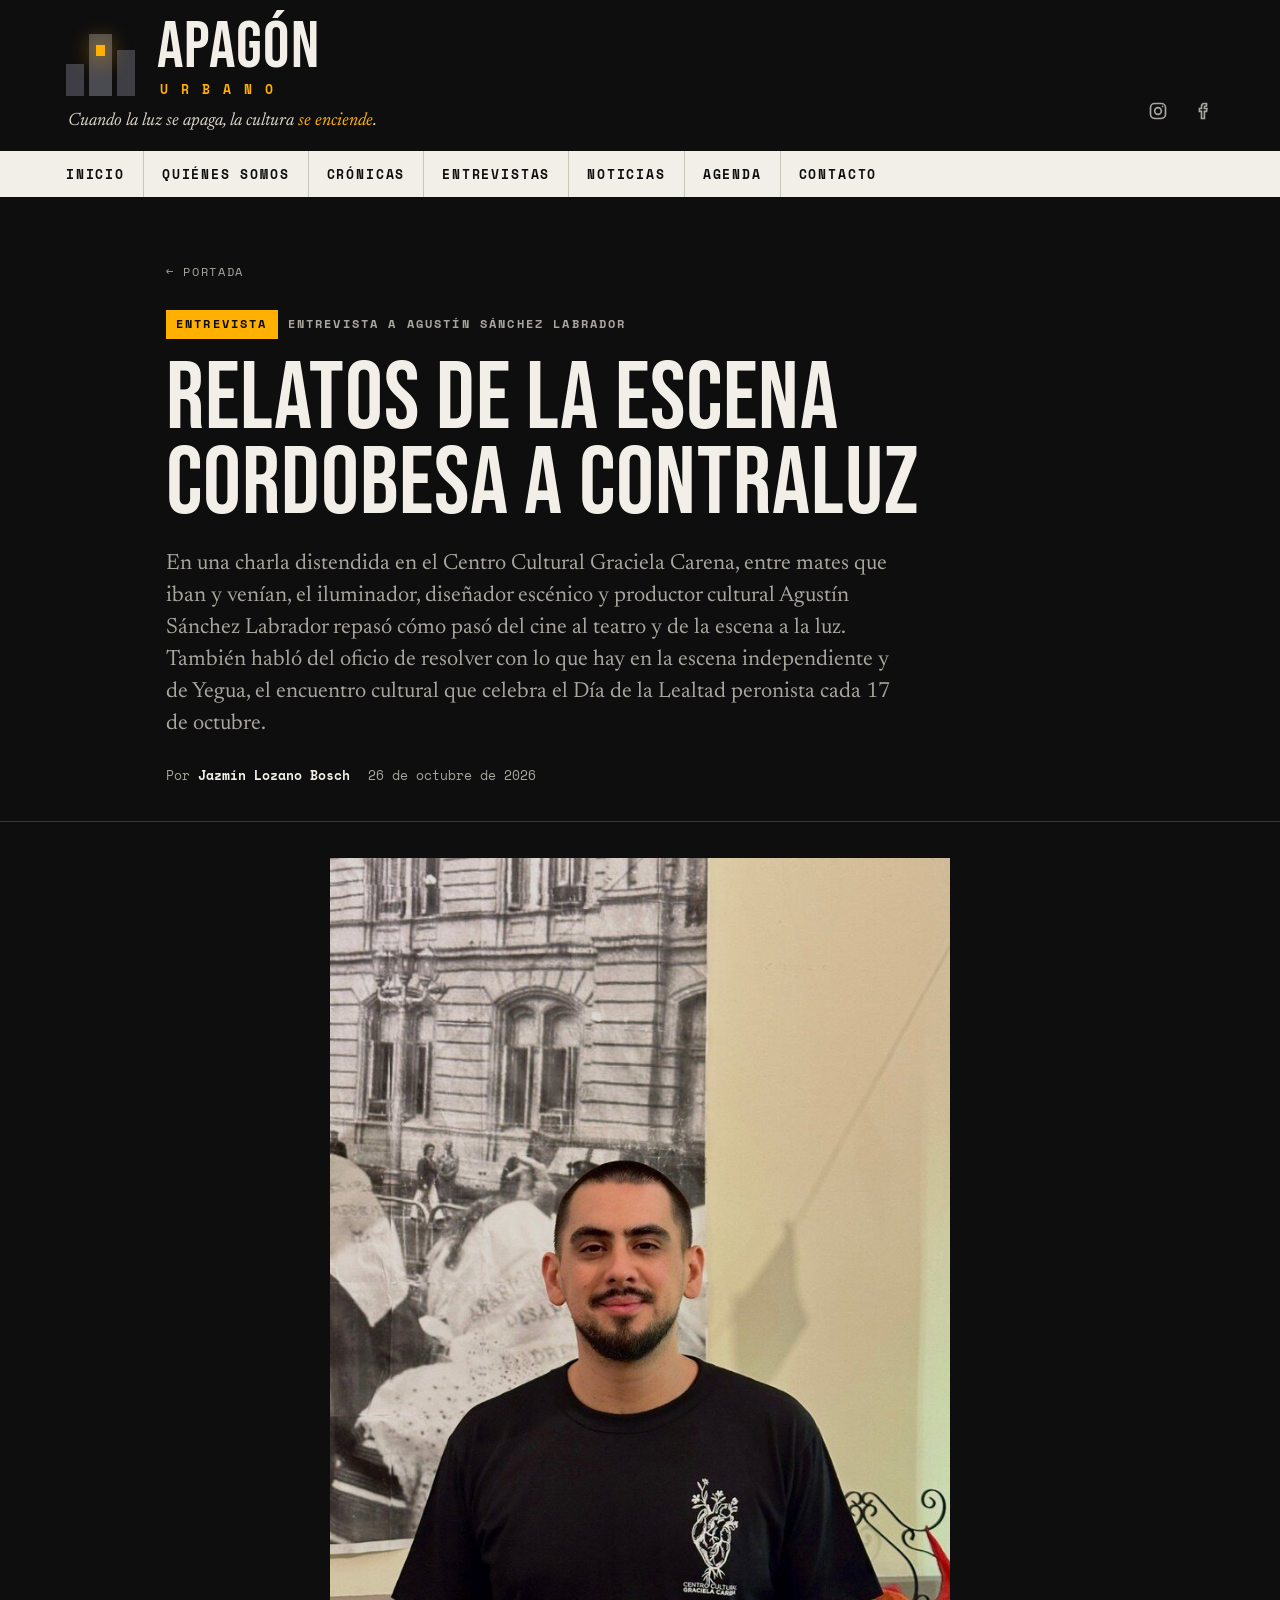
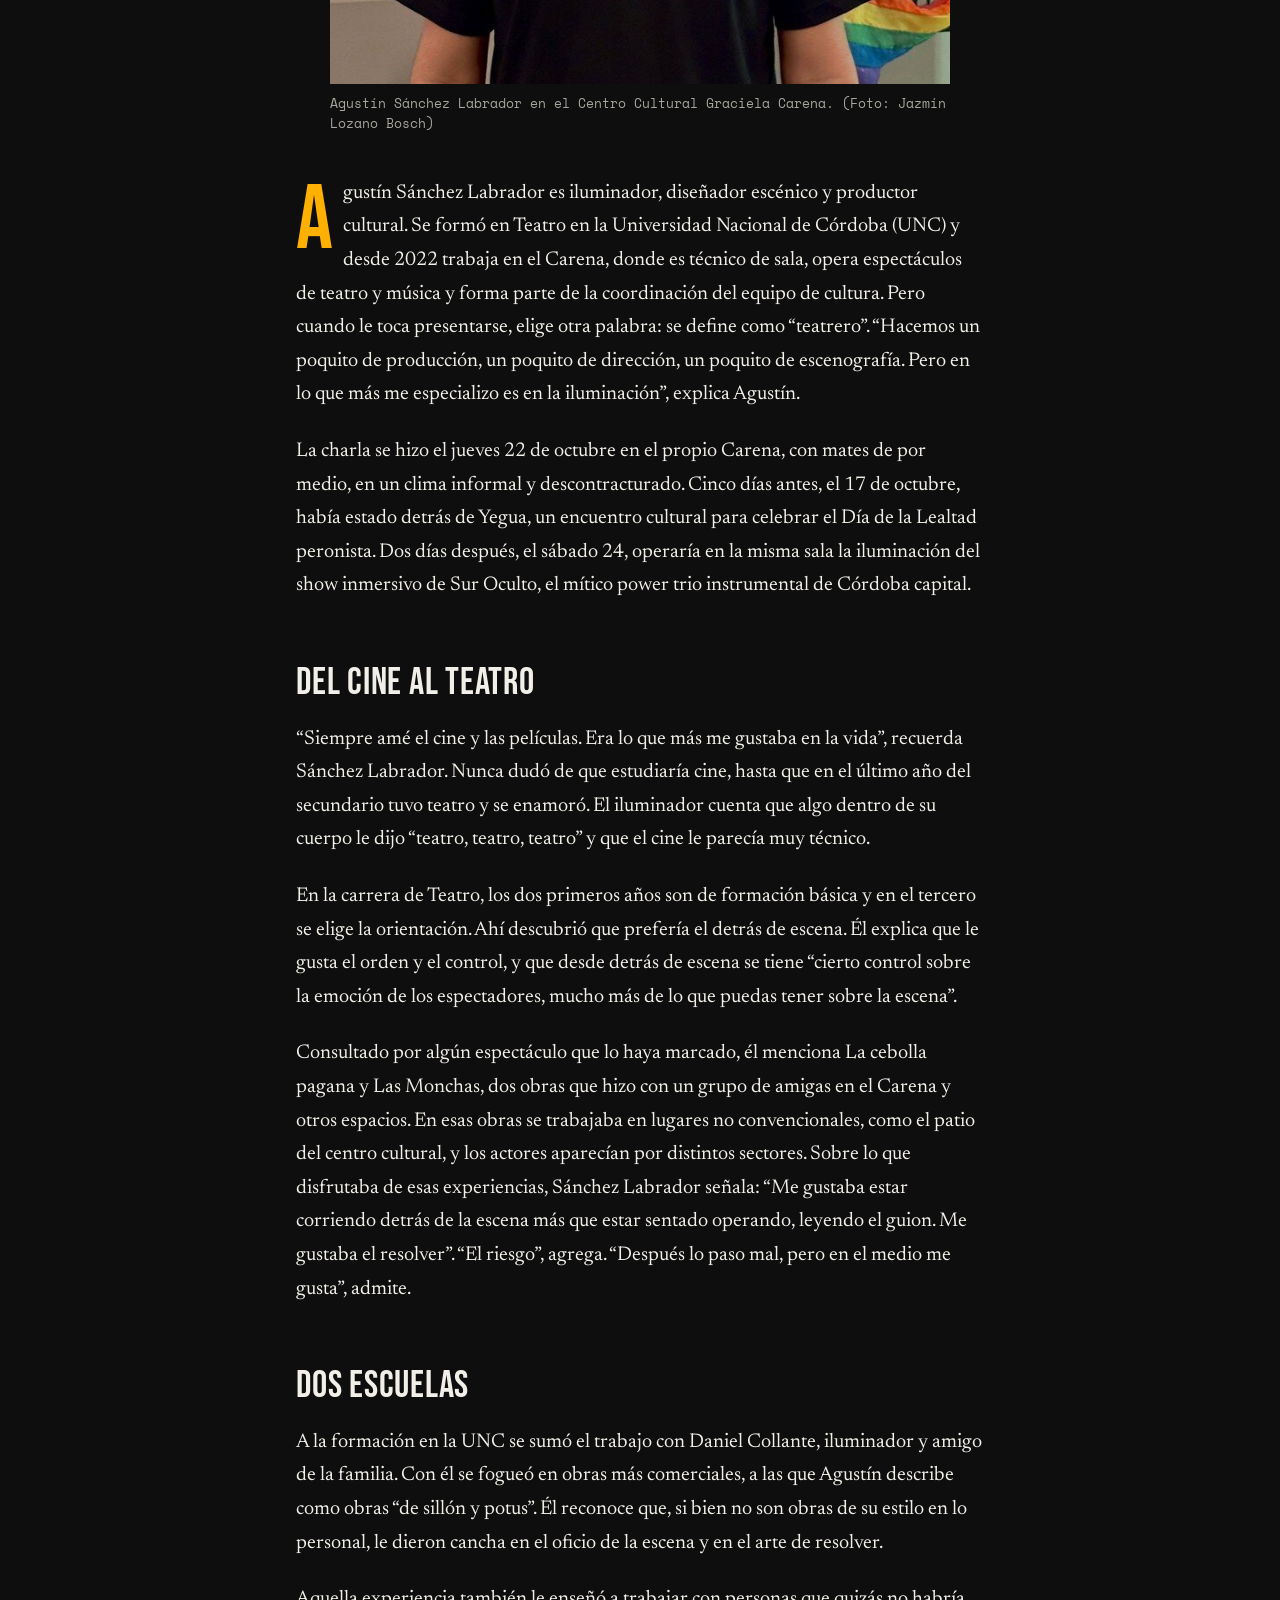
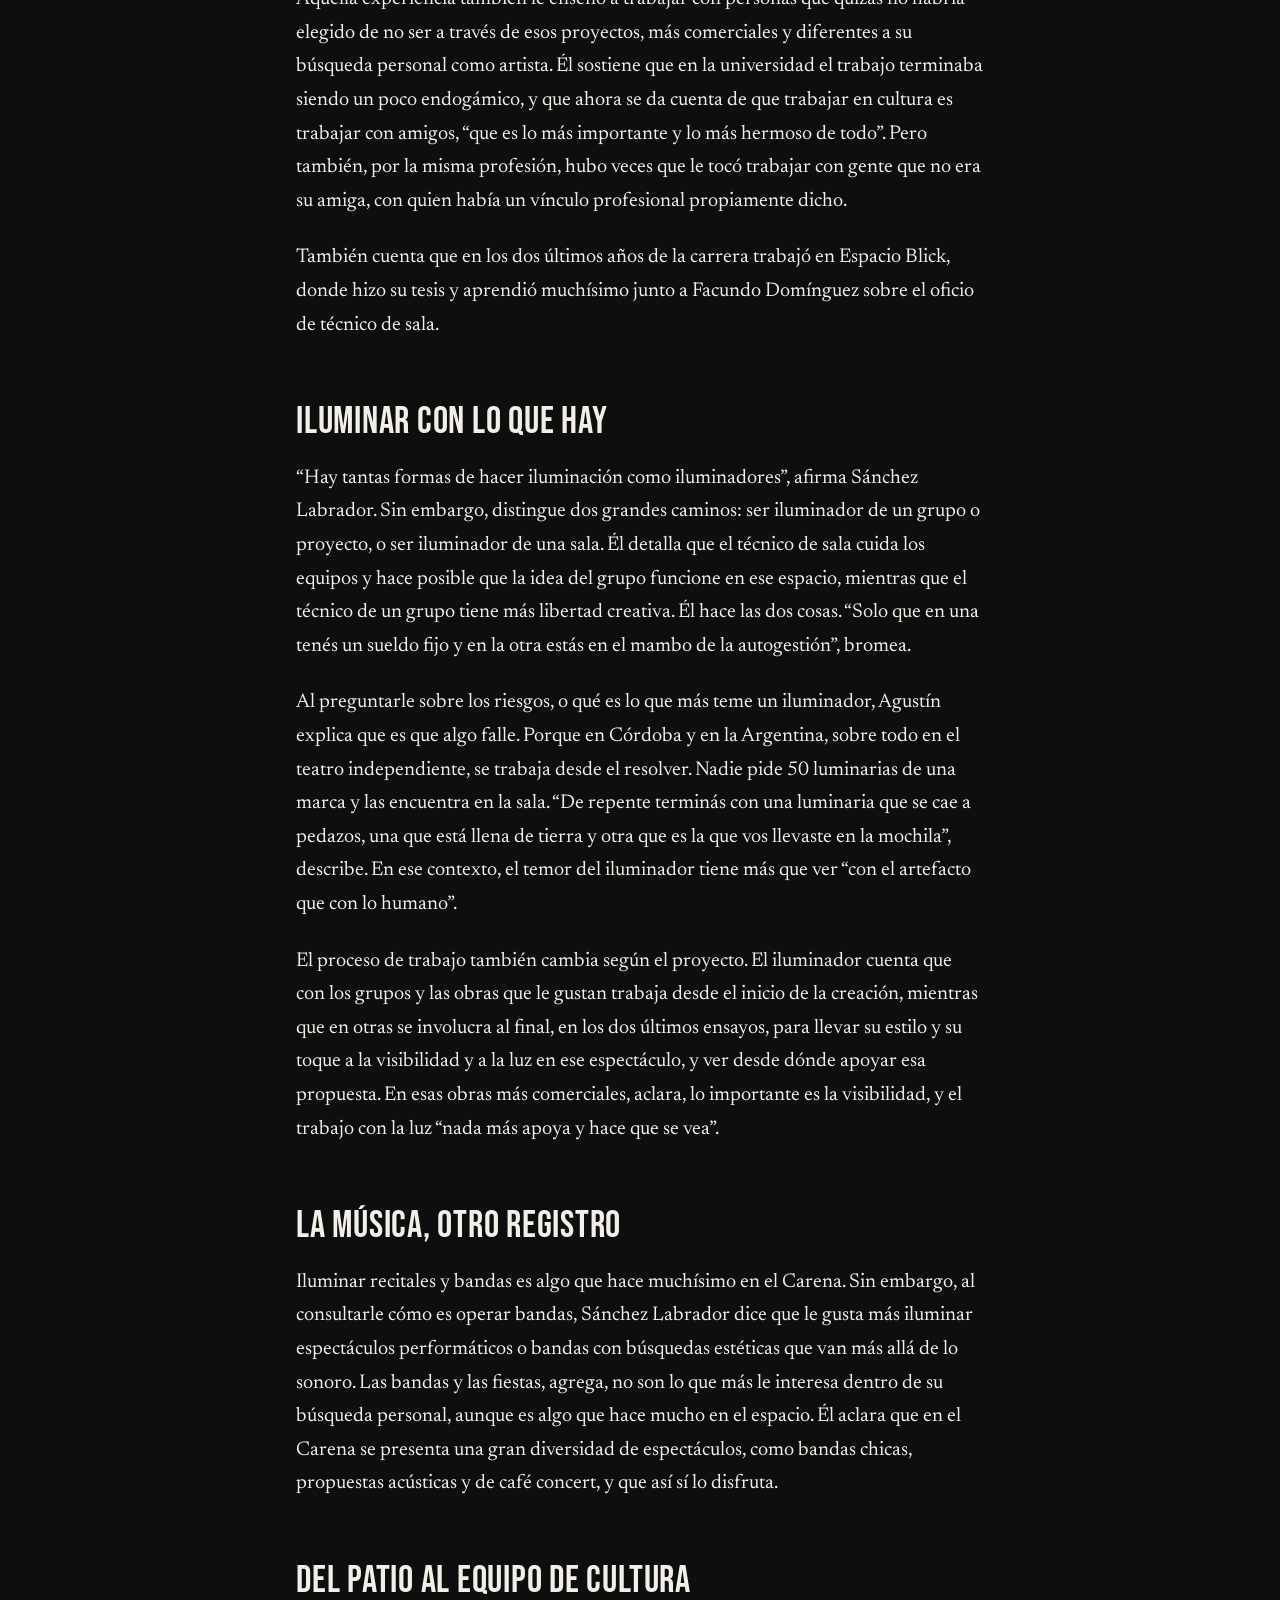
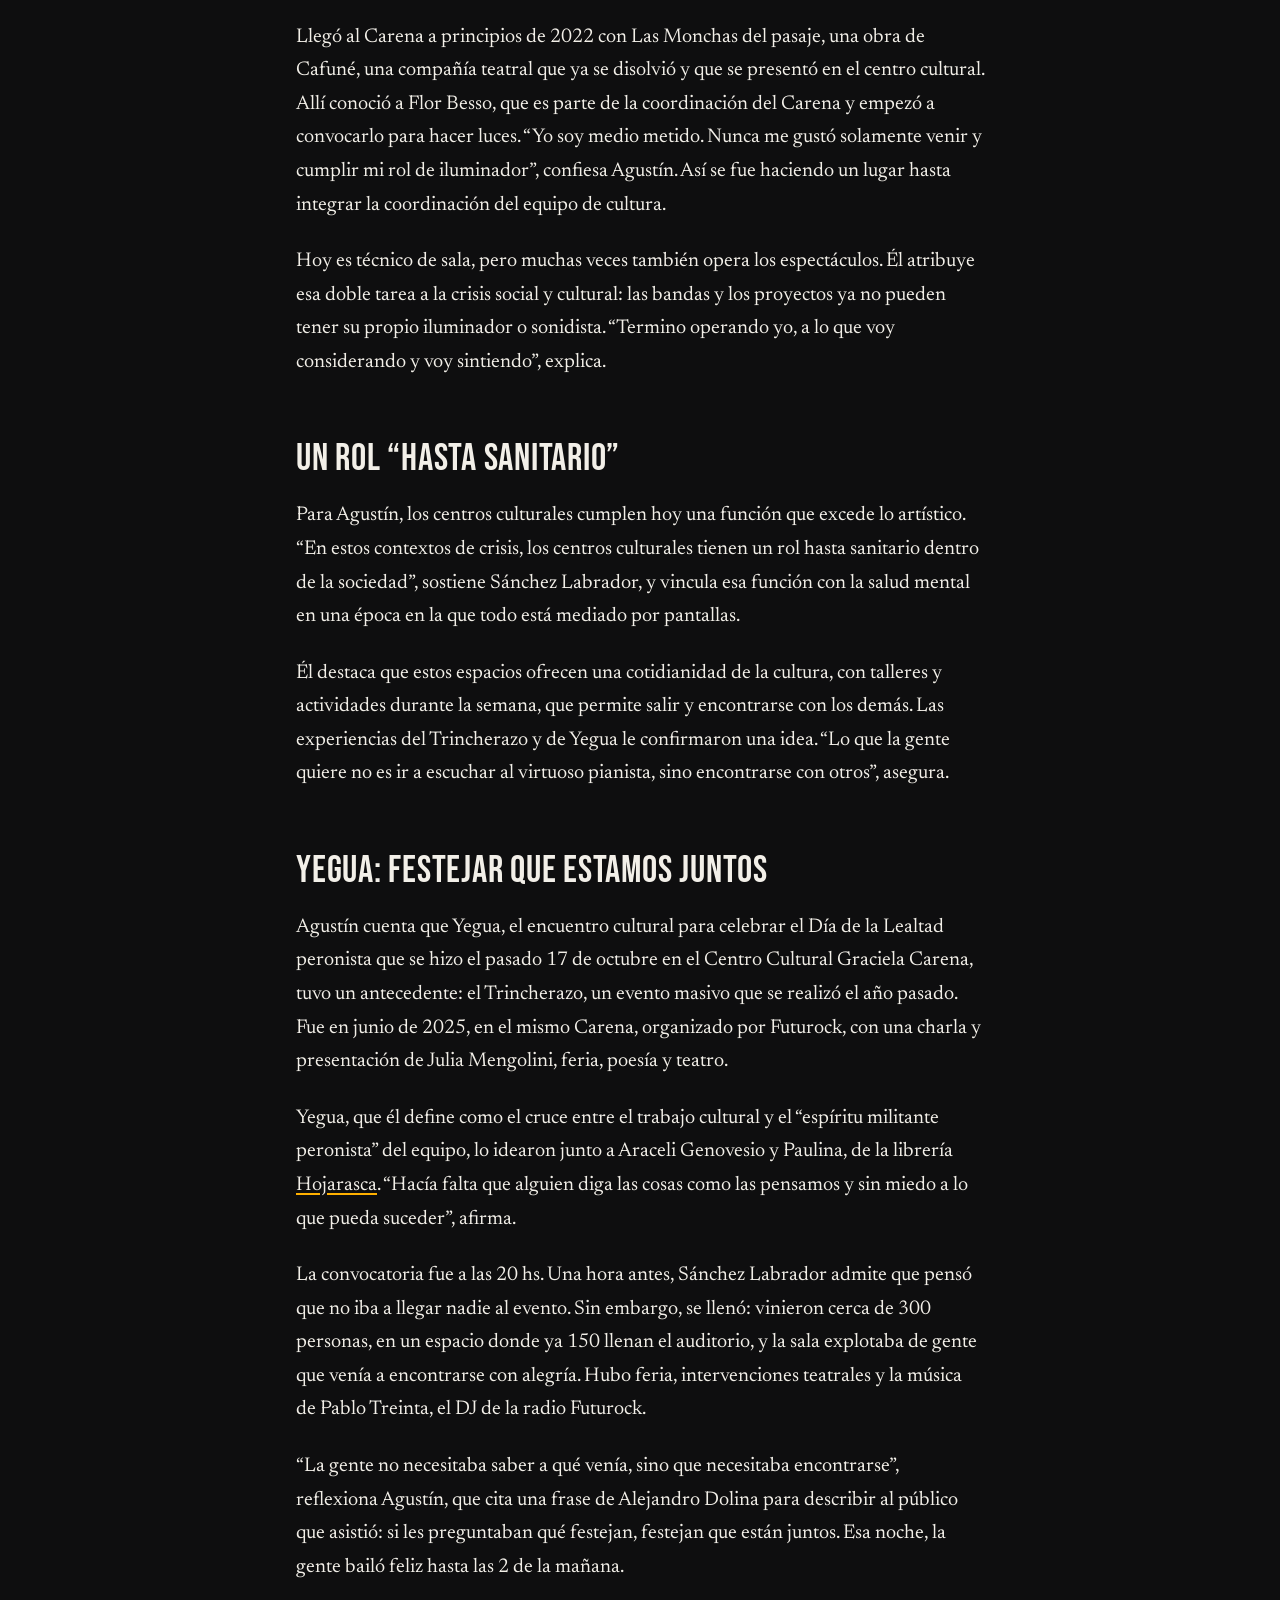
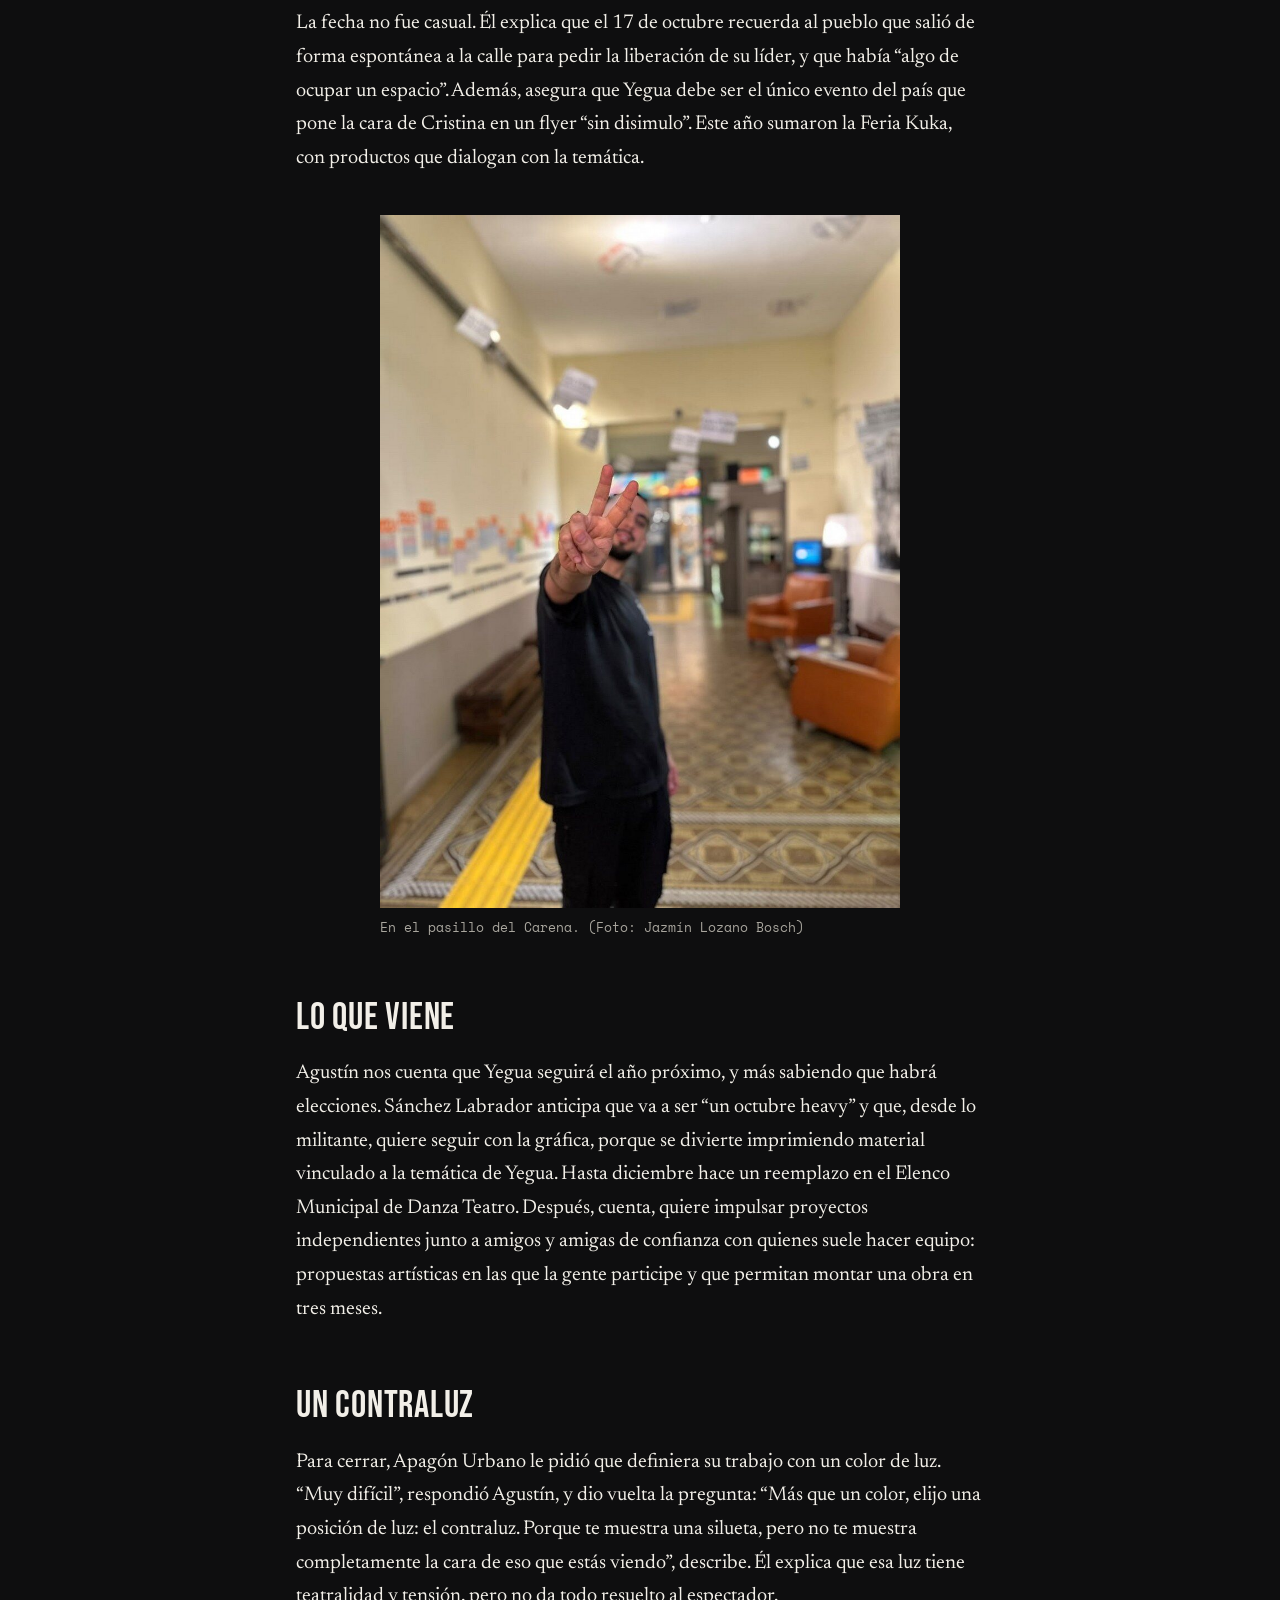
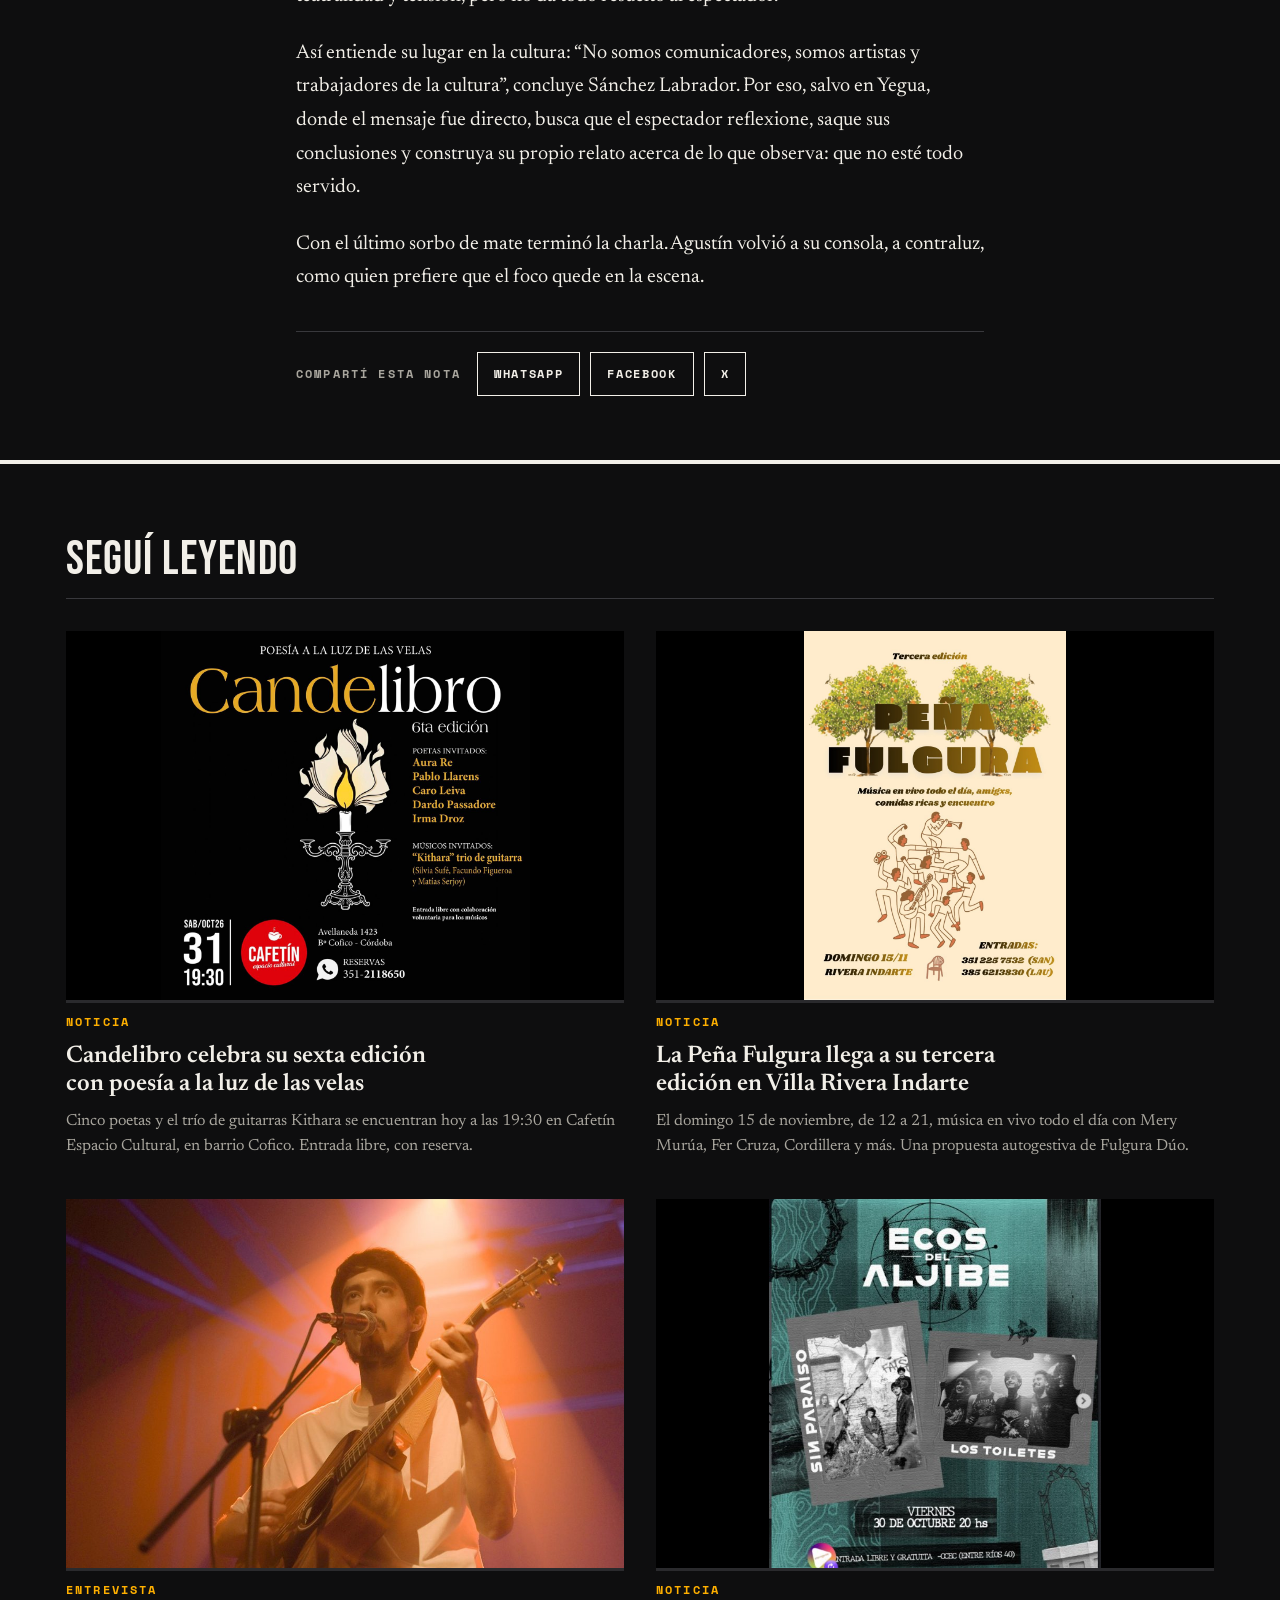
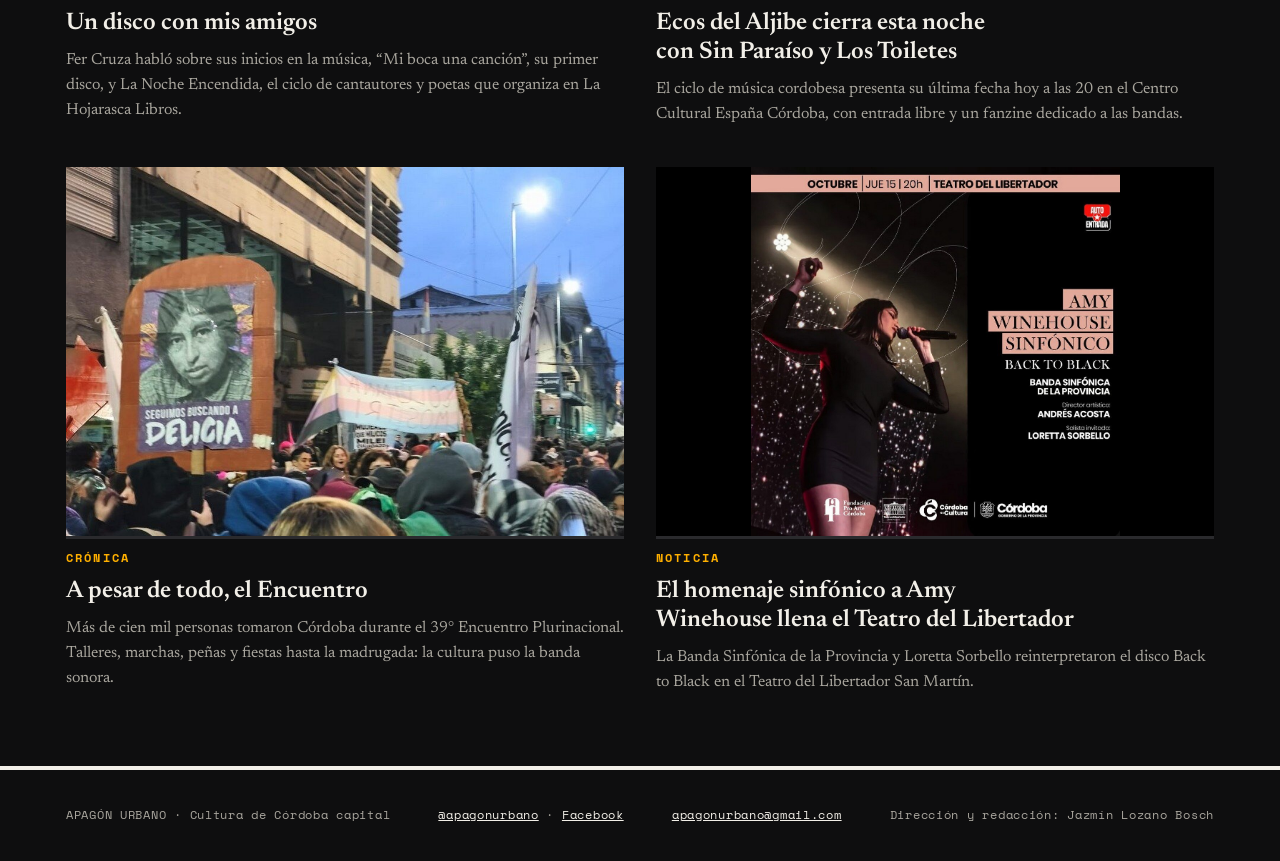
==== commit 3a21d507: "Corrijo la redacción de la entrevista a Agustín Sánchez Labrador y sumo un cierre Co-Authored-By: Cl" ====
--- a/agustin-sanchez-labrador.html
+++ b/agustin-sanchez-labrador.html
@@ -8,11 +8,13 @@
 <link rel="icon" href="favicon.ico" sizes="any">
 <link rel="icon" type="image/png" href="assets/icono.png">
 <link rel="apple-touch-icon" href="assets/apple-touch-icon.png">
+<meta property="og:url" content="https://apagonurbano.com.ar/agustin-sanchez-labrador.html">
+<link rel="canonical" href="https://apagonurbano.com.ar/agustin-sanchez-labrador.html">
 <meta property="og:type" content="website">
 <meta property="og:site_name" content="Apagón Urbano">
 <meta property="og:title" content="Relatos de la escena cordobesa a contraluz · Apagón Urbano">
 <meta property="og:description" content="En una charla distendida en el Centro Cultural Graciela Carena, entre mates que iban y venían, el iluminador, diseñador escénico y productor cultural Agustín Sánchez Labrador repasó cómo pasó del cine al teatro y de la escena a la luz. También habló del oficio de resolver con lo que hay en la escena independiente y de Yegua, el encuentro cultural que celebra el Día de la Lealtad peronista cada 17 de octubre.">
-<meta property="og:image" content="assets/fotos/agustin-carena.jpg">
+<meta property="og:image" content="https://apagonurbano.com.ar/assets/fotos/agustin-carena.jpg">
 <meta name="twitter:card" content="summary_large_image">
 <link rel="preconnect" href="https://fonts.googleapis.com">
 <link rel="preconnect" href="https://fonts.gstatic.com" crossorigin>
@@ -68,19 +70,19 @@
     </div>
     <div class="lectura">
 <p>Agustín Sánchez Labrador es iluminador, diseñador escénico y productor cultural. Se formó en Teatro en la Universidad Nacional de Córdoba (UNC) y desde 2022 trabaja en el Carena, donde es técnico de sala, opera espectáculos de teatro y música y forma parte de la coordinación del equipo de cultura. Pero cuando le toca presentarse, elige otra palabra: se define como “teatrero”. “Hacemos un poquito de producción, un poquito de dirección, un poquito de escenografía. Pero en lo que más me especializo es en la iluminación”, explica Agustín.</p>
-<p>La charla se hizo el jueves 22 de octubre en el propio Carena, con mates de por medio y en un clima informal y descontracturado. Cinco días antes, el 17 de octubre, había estado detrás de Yegua, un encuentro cultural para celebrar el Día de la Lealtad peronista. Dos días después, el sábado 24, operaría en la misma sala la iluminación del show inmersivo de Sur Oculto, el mítico power trio instrumental de Córdoba capital.</p>
+<p>La charla se hizo el jueves 22 de octubre en el propio Carena, con mates de por medio, en un clima informal y descontracturado. Cinco días antes, el 17 de octubre, había estado detrás de Yegua, un encuentro cultural para celebrar el Día de la Lealtad peronista. Dos días después, el sábado 24, operaría en la misma sala la iluminación del show inmersivo de Sur Oculto, el mítico power trio instrumental de Córdoba capital.</p>
 <h2>Del cine al teatro</h2>
 <p>“Siempre amé el cine y las películas. Era lo que más me gustaba en la vida”, recuerda Sánchez Labrador. Nunca dudó de que estudiaría cine, hasta que en el último año del secundario tuvo teatro y se enamoró. El iluminador cuenta que algo dentro de su cuerpo le dijo “teatro, teatro, teatro” y que el cine le parecía muy técnico.</p>
-<p>En la carrera de Teatro, los dos primeros años son de formación básica y en el tercero se elige la orientación. Ahí descubrió que prefería el detrás de escena. Él explica que le gustan el orden y el control, y que desde ese lugar se tiene “cierto control sobre la emoción de los espectadores, mucho más de lo que puedas tener sobre la escena”.</p>
-<p>Consultado por algún espectáculo que lo haya marcado, él menciona La cebolla pagana y Las Monchas, dos obras que hizo con un grupo de amigas en el Carena y otros espacios. Trabajaban con lugares no convencionales, como el patio del centro cultural, y los actores aparecían por distintos sectores. Sobre lo que disfrutaba de esas experiencias, Sánchez Labrador señala: “Me gustaba estar corriendo detrás de la escena más que estar sentado operando, leyendo el guion. Me gustaba el resolver”. “El riesgo”, agrega. “Después lo paso mal, pero en el medio me gusta”, admite.</p>
+<p>En la carrera de Teatro, los dos primeros años son de formación básica y en el tercero se elige la orientación. Ahí descubrió que prefería el detrás de escena. Él explica que le gusta el orden y el control, y que desde detrás de escena se tiene “cierto control sobre la emoción de los espectadores, mucho más de lo que puedas tener sobre la escena”.</p>
+<p>Consultado por algún espectáculo que lo haya marcado, él menciona La cebolla pagana y Las Monchas, dos obras que hizo con un grupo de amigas en el Carena y otros espacios. En esas obras se trabajaba en lugares no convencionales, como el patio del centro cultural, y los actores aparecían por distintos sectores. Sobre lo que disfrutaba de esas experiencias, Sánchez Labrador señala: “Me gustaba estar corriendo detrás de la escena más que estar sentado operando, leyendo el guion. Me gustaba el resolver”. “El riesgo”, agrega. “Después lo paso mal, pero en el medio me gusta”, admite.</p>
 <h2>Dos escuelas</h2>
 <p>A la formación en la UNC se sumó el trabajo con Daniel Collante, iluminador y amigo de la familia. Con él se fogueó en obras más comerciales, a las que Agustín describe como obras “de sillón y potus”. Él reconoce que, si bien no son obras de su estilo en lo personal, le dieron cancha en el oficio de la escena y en el arte de resolver.</p>
-<p>Aquella experiencia también le enseñó a trabajar con personas que quizás no habría elegido de no ser a través de esos proyectos, más comerciales y diferentes a su búsqueda personal como artista. Él sostiene que en la universidad se termina siendo un poco endogámico y que trabajar en cultura es trabajar con amigos, “que es lo más importante y lo más hermoso de todo”, pero también con gente que no puede ser tu amiga, con quien hay un vínculo profesional propiamente dicho.</p>
+<p>Aquella experiencia también le enseñó a trabajar con personas que quizás no habría elegido de no ser a través de esos proyectos, más comerciales y diferentes a su búsqueda personal como artista. Él sostiene que en la universidad el trabajo terminaba siendo un poco endogámico, y que ahora se da cuenta de que trabajar en cultura es trabajar con amigos, “que es lo más importante y lo más hermoso de todo”. Pero también, por la misma profesión, hubo veces que le tocó trabajar con gente que no era su amiga, con quien había un vínculo profesional propiamente dicho.</p>
 <p>También cuenta que en los dos últimos años de la carrera trabajó en Espacio Blick, donde hizo su tesis y aprendió muchísimo junto a Facundo Domínguez sobre el oficio de técnico de sala.</p>
 <h2>Iluminar con lo que hay</h2>
 <p>“Hay tantas formas de hacer iluminación como iluminadores”, afirma Sánchez Labrador. Sin embargo, distingue dos grandes caminos: ser iluminador de un grupo o proyecto, o ser iluminador de una sala. Él detalla que el técnico de sala cuida los equipos y hace posible que la idea del grupo funcione en ese espacio, mientras que el técnico de un grupo tiene más libertad creativa. Él hace las dos cosas. “Solo que en una tenés un sueldo fijo y en la otra estás en el mambo de la autogestión”, bromea.</p>
-<p>Al preguntarle sobre los riesgos, o qué es lo que teme un iluminador, Agustín explica que es que algo falle, porque en Córdoba y en la Argentina, sobre todo en el teatro independiente, se trabaja desde el resolver. Nadie pide 50 luminarias de una marca y las encuentra en la sala. “De repente terminás con una luminaria que se cae a pedazos, una que está llena de tierra y otra que es la que vos llevaste en la mochila”, describe. Ese temor tiene que ver “más con el artefacto que con lo humano”.</p>
-<p>El proceso de trabajo también cambia según el proyecto. El iluminador cuenta que con los grupos y las obras que le gustan trabaja desde el inicio de la creación, mientras que en otras se involucra al final, en los dos últimos ensayos, para llevar su estilo y su toque a la visibilidad y a la luz, y ver desde dónde apoyar esa propuesta. En esas obras más comerciales, aclara, lo importante es la visibilidad, y la luz “nada más apoya y hace que se vea”.</p>
+<p>Al preguntarle sobre los riesgos, o qué es lo que más teme un iluminador, Agustín explica que es que algo falle. Porque en Córdoba y en la Argentina, sobre todo en el teatro independiente, se trabaja desde el resolver. Nadie pide 50 luminarias de una marca y las encuentra en la sala. “De repente terminás con una luminaria que se cae a pedazos, una que está llena de tierra y otra que es la que vos llevaste en la mochila”, describe. En ese contexto, el temor del iluminador tiene más que ver “con el artefacto que con lo humano”.</p>
+<p>El proceso de trabajo también cambia según el proyecto. El iluminador cuenta que con los grupos y las obras que le gustan trabaja desde el inicio de la creación, mientras que en otras se involucra al final, en los dos últimos ensayos, para llevar su estilo y su toque a la visibilidad y a la luz en ese espectáculo, y ver desde dónde apoyar esa propuesta. En esas obras más comerciales, aclara, lo importante es la visibilidad, y el trabajo con la luz “nada más apoya y hace que se vea”.</p>
 <h2>La música, otro registro</h2>
 <p>Iluminar recitales y bandas es algo que hace muchísimo en el Carena. Sin embargo, al consultarle cómo es operar bandas, Sánchez Labrador dice que le gusta más iluminar espectáculos performáticos o bandas con búsquedas estéticas que van más allá de lo sonoro. Las bandas y las fiestas, agrega, no son lo que más le interesa dentro de su búsqueda personal, aunque es algo que hace mucho en el espacio. Él aclara que en el Carena se presenta una gran diversidad de espectáculos, como bandas chicas, propuestas acústicas y de café concert, y que así sí lo disfruta.</p>
 <h2>Del patio al equipo de cultura</h2>
@@ -92,15 +94,16 @@
 <h2>Yegua: festejar que estamos juntos</h2>
 <p>Agustín cuenta que Yegua, el encuentro cultural para celebrar el Día de la Lealtad peronista que se hizo el pasado 17 de octubre en el Centro Cultural Graciela Carena, tuvo un antecedente: el Trincherazo, un evento masivo que se realizó el año pasado. Fue en junio de 2025, en el mismo Carena, organizado por Futurock, con una charla y presentación de Julia Mengolini, feria, poesía y teatro.</p>
 <p>Yegua, que él define como el cruce entre el trabajo cultural y el “espíritu militante peronista” del equipo, lo idearon junto a Araceli Genovesio y Paulina, de la librería <a href="fer-cruza.html">Hojarasca</a>. “Hacía falta que alguien diga las cosas como las pensamos y sin miedo a lo que pueda suceder”, afirma.</p>
-<p>La convocatoria fue a las 20. Una hora antes, Sánchez Labrador admite que pensó que no iba a llegar nadie. Se llenó: vinieron cerca de 300 personas, en un espacio donde 150 ya llenan el auditorio, y la sala explotaba de gente que venía a encontrarse. Hubo feria, intervenciones teatrales y la música de Pablo Treinta, el DJ de Futurock.</p>
-<p>“La gente no necesitaba saber a qué venía, sino que necesitaba encontrarse”, reflexiona Agustín, que cita una frase de Alejandro Dolina para describir al público que asistió: si les preguntan qué festejan, festejan que están juntos. Esa noche, la gente bailó feliz hasta las 2 de la mañana.</p>
-<p>La fecha no fue casual. Él explica que el 17 de octubre recuerda al pueblo que salió de forma espontánea a la calle para pedir la liberación de su líder, y que había “algo de ocupar un espacio”. Además, asegura que Yegua debe ser el único evento del país que pone la cara de Cristina en un flyer “sin disimulo”. Este año sumaron la Feria Cuca, con productos que dialogan con la temática.</p>
+<p>La convocatoria fue a las 20 hs. Una hora antes, Sánchez Labrador admite que pensó que no iba a llegar nadie al evento. Sin embargo, se llenó: vinieron cerca de 300 personas, en un espacio donde ya 150 llenan el auditorio, y la sala explotaba de gente que venía a encontrarse con alegría. Hubo feria, intervenciones teatrales y la música de Pablo Treinta, el DJ de la radio Futurock.</p>
+<p>“La gente no necesitaba saber a qué venía, sino que necesitaba encontrarse”, reflexiona Agustín, que cita una frase de Alejandro Dolina para describir al público que asistió: si les preguntaban qué festejan, festejan que están juntos. Esa noche, la gente bailó feliz hasta las 2 de la mañana.</p>
+<p>La fecha no fue casual. Él explica que el 17 de octubre recuerda al pueblo que salió de forma espontánea a la calle para pedir la liberación de su líder, y que había “algo de ocupar un espacio”. Además, asegura que Yegua debe ser el único evento del país que pone la cara de Cristina en un flyer “sin disimulo”. Este año sumaron la Feria Kuka, con productos que dialogan con la temática.</p>
 <figure class="vertical"><img src="assets/fotos/agustin-pasillo.jpg" alt="En el pasillo del Carena." loading="lazy"><figcaption>En el pasillo del Carena. (Foto: Jazmín Lozano Bosch)</figcaption></figure>
 <h2>Lo que viene</h2>
-<p>Yegua seguirá el año próximo, y más sabiendo que habrá elecciones. Sánchez Labrador anticipa que va a ser “un octubre heavy” y que, desde lo militante, quiere seguir con la gráfica, porque se divierte imprimiendo. Hasta diciembre hace un reemplazo en el Elenco Municipal de Danza Teatro. Después, cuenta, quiere impulsar proyectos independientes junto a amigos y amigas de confianza con quienes suele hacer equipo: propuestas artísticas en las que la gente participe y que permitan montar una obra en tres meses.</p>
+<p>Agustín nos cuenta que Yegua seguirá el año próximo, y más sabiendo que habrá elecciones. Sánchez Labrador anticipa que va a ser “un octubre heavy” y que, desde lo militante, quiere seguir con la gráfica, porque se divierte imprimiendo material vinculado a la temática de Yegua. Hasta diciembre hace un reemplazo en el Elenco Municipal de Danza Teatro. Después, cuenta, quiere impulsar proyectos independientes junto a amigos y amigas de confianza con quienes suele hacer equipo: propuestas artísticas en las que la gente participe y que permitan montar una obra en tres meses.</p>
 <h2>Un contraluz</h2>
-<p>Para cerrar, Apagón Urbano le pidió que definiera su trabajo con un color de luz. “Muy difícil”, respondió Agustín, y dio vuelta la pregunta: más que un color, eligió una posición de luz, el contraluz. “Te muestra una silueta, pero no te muestra completamente la cara de eso que estás viendo”, describe. Él explica que esa luz tiene teatralidad y tensión, pero no da todo resuelto.</p>
-<p>Así entiende su lugar en la cultura. “No somos comunicadores, somos artistas y trabajadores de la cultura”, concluye Sánchez Labrador. Por eso, salvo en Yegua, donde el mensaje fue directo, busca que el espectador reflexione, saque sus conclusiones y construya su propio relato. Que no esté todo servido.</p>
+<p>Para cerrar, Apagón Urbano le pidió que definiera su trabajo con un color de luz. “Muy difícil”, respondió Agustín, y dio vuelta la pregunta: “Más que un color, elijo una posición de luz: el contraluz. Porque te muestra una silueta, pero no te muestra completamente la cara de eso que estás viendo”, describe. Él explica que esa luz tiene teatralidad y tensión, pero no da todo resuelto al espectador.</p>
+<p>Así entiende su lugar en la cultura: “No somos comunicadores, somos artistas y trabajadores de la cultura”, concluye Sánchez Labrador. Por eso, salvo en Yegua, donde el mensaje fue directo, busca que el espectador reflexione, saque sus conclusiones y construya su propio relato acerca de lo que observa: que no esté todo servido.</p>
+<p>Con el último sorbo de mate terminó la charla. Agustín volvió a su consola, a contraluz, como quien prefiere que el foco quede en la escena.</p>
 
       <div class="compartir">
         <span class="label">Compartí esta nota</span>
--- a/styles.css
+++ b/styles.css
@@ -352,3 +352,10 @@
 .form-nota { font-family: var(--mono); font-size: 12.5px; color: var(--gris); margin: 0; overflow-wrap: anywhere; }
 .manifiesto .staff a { color: inherit; }
 footer span { overflow-wrap: anywhere; }
+
+.notas.dos { grid-template-columns: repeat(2, minmax(0, 1fr)); }
+@media (max-width: 860px) { .notas.dos { grid-template-columns: minmax(0, 1fr); } }
+
+.por-que { border-left: 3px solid var(--farol); padding: 4px 0 4px 22px; margin: 0 0 26px; }
+.por-que h3 { font-family: var(--display); font-weight: 400; font-size: 34px; letter-spacing: .02em; color: inherit; margin: 0 0 10px; line-height: 1; }
+.por-que p { margin: 0 0 12px; }
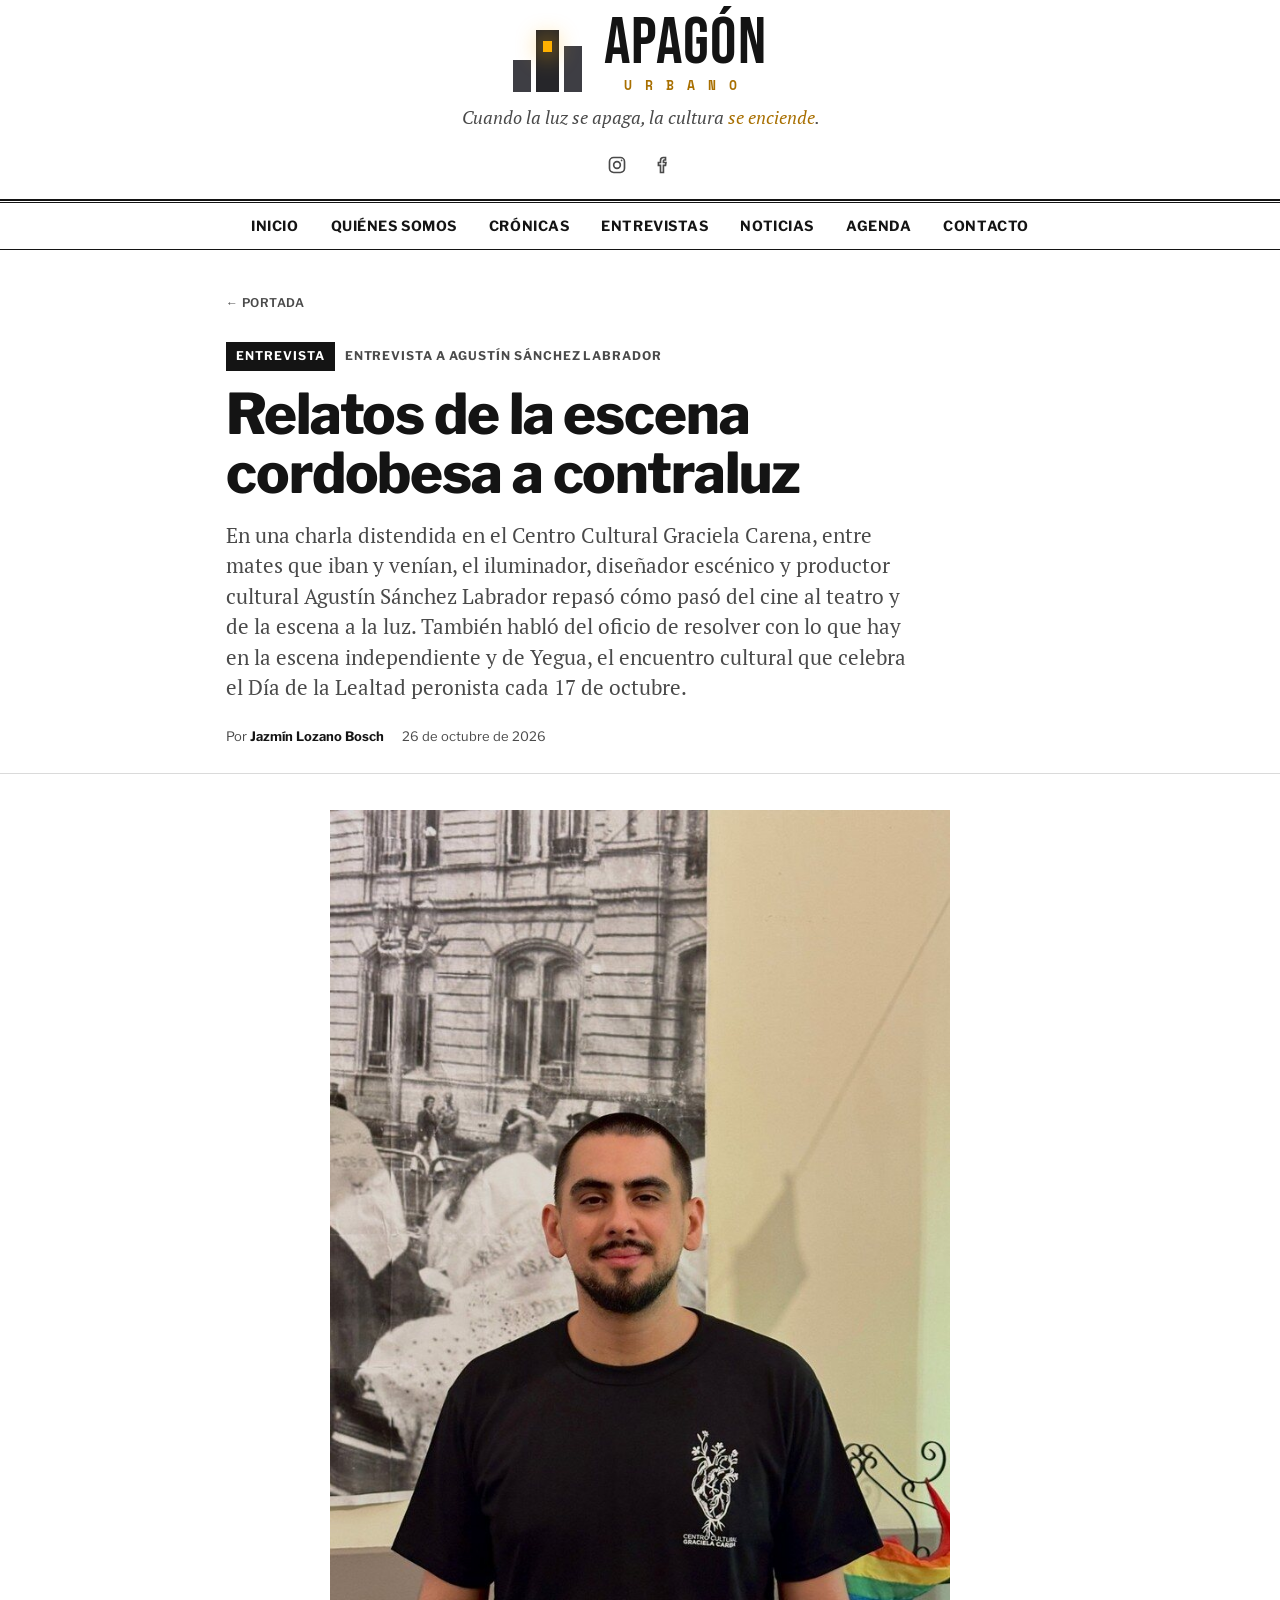
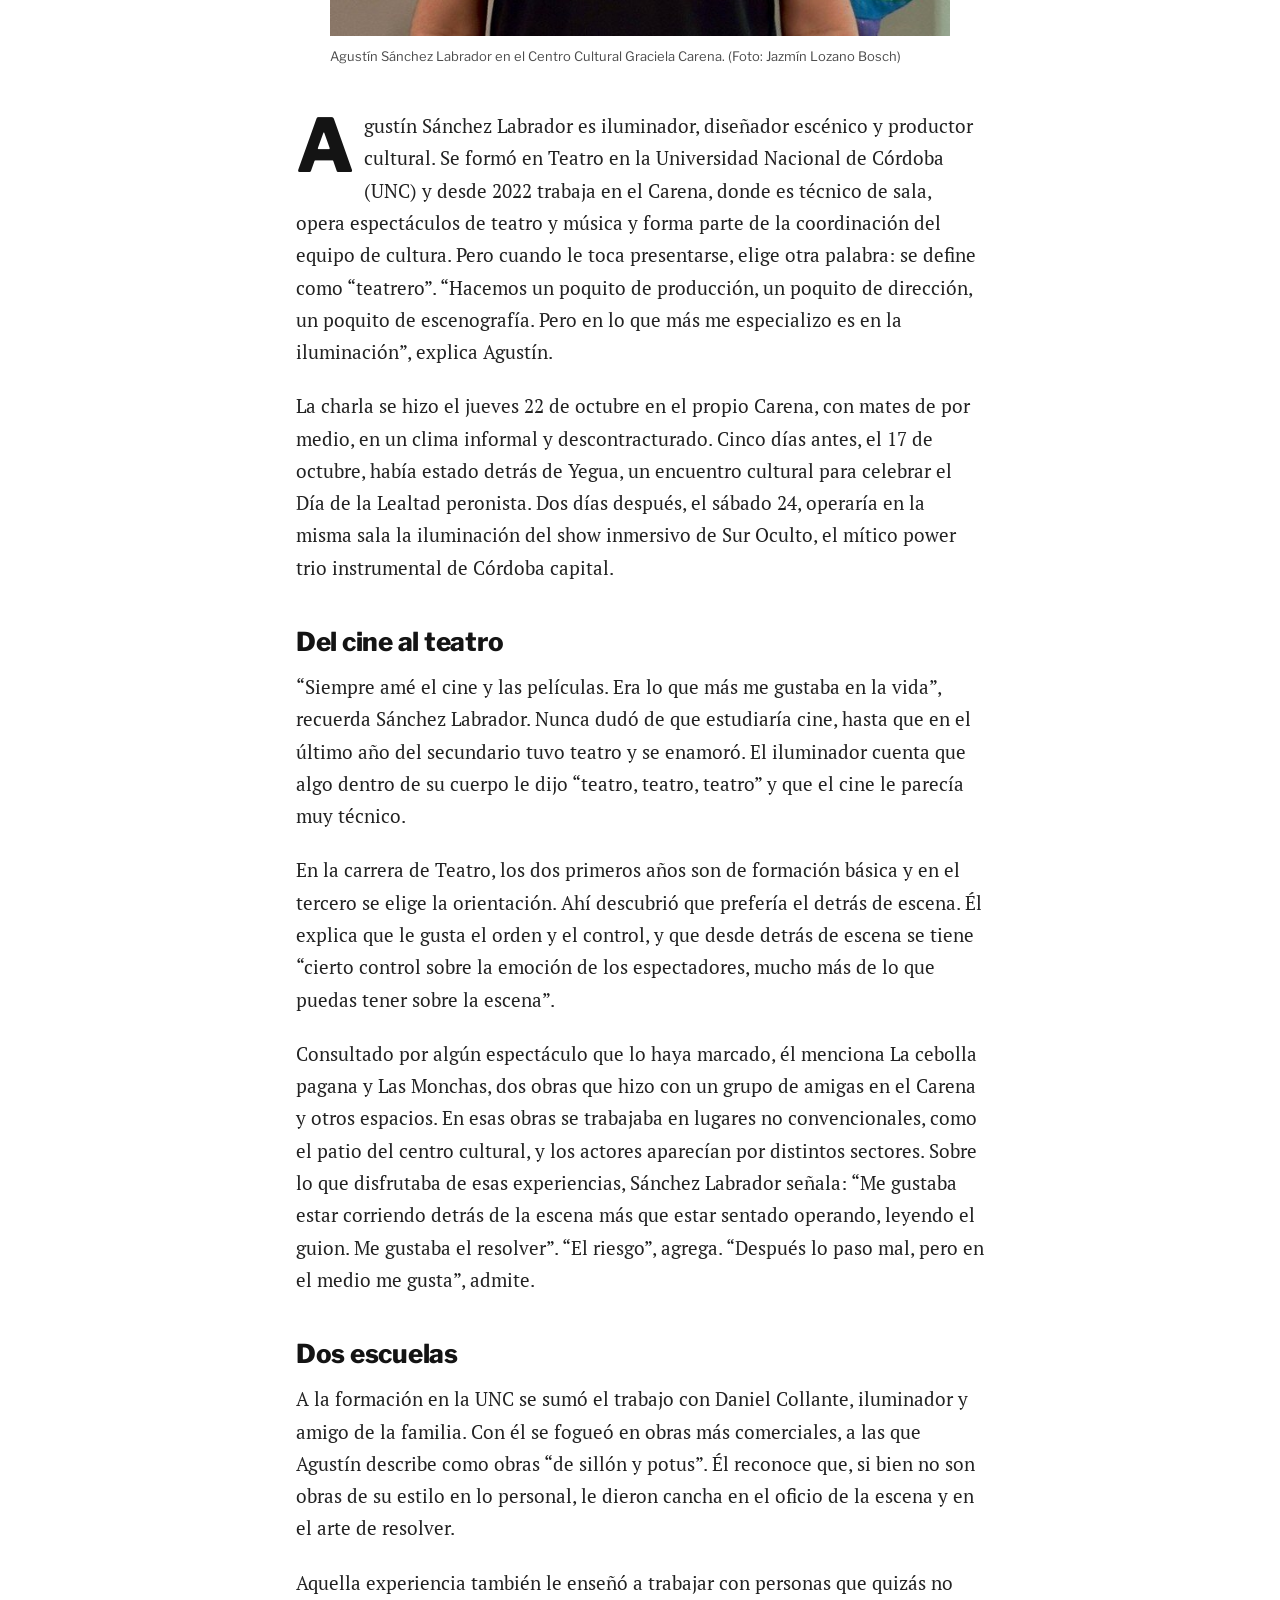
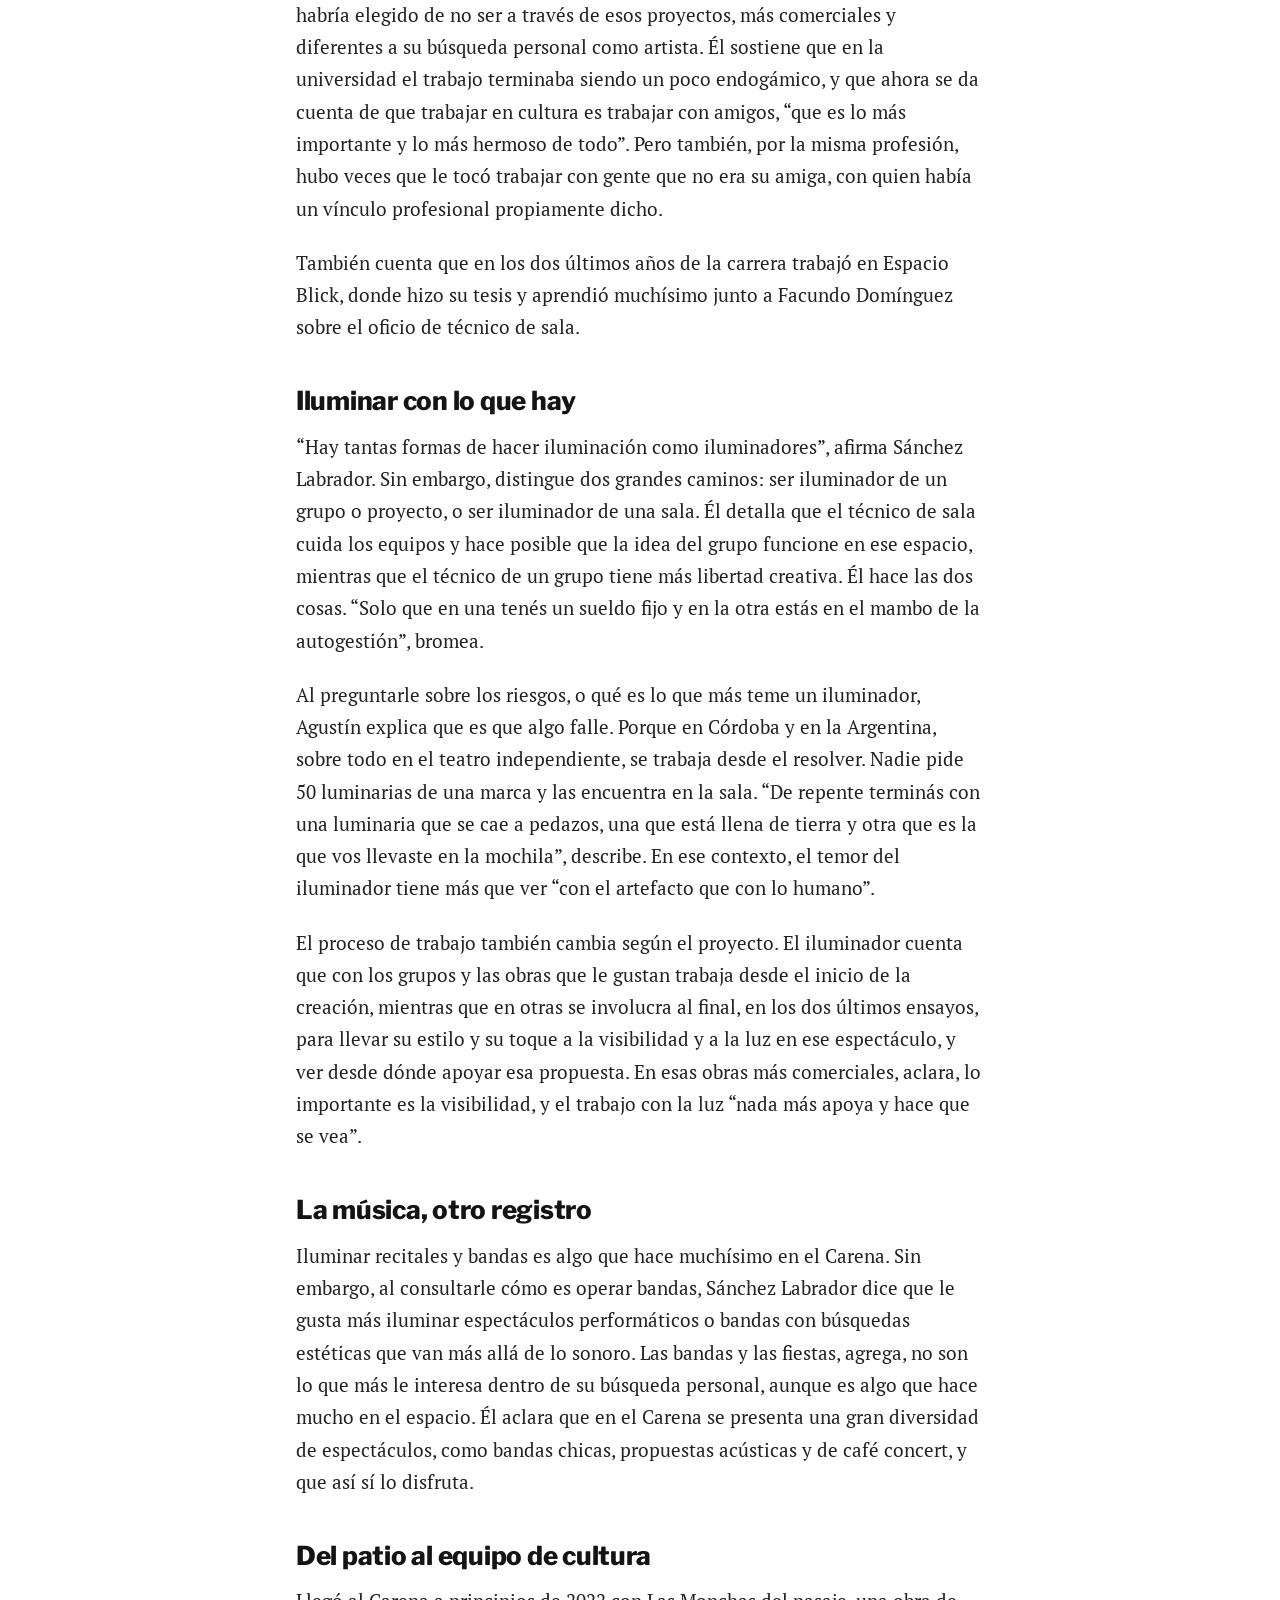
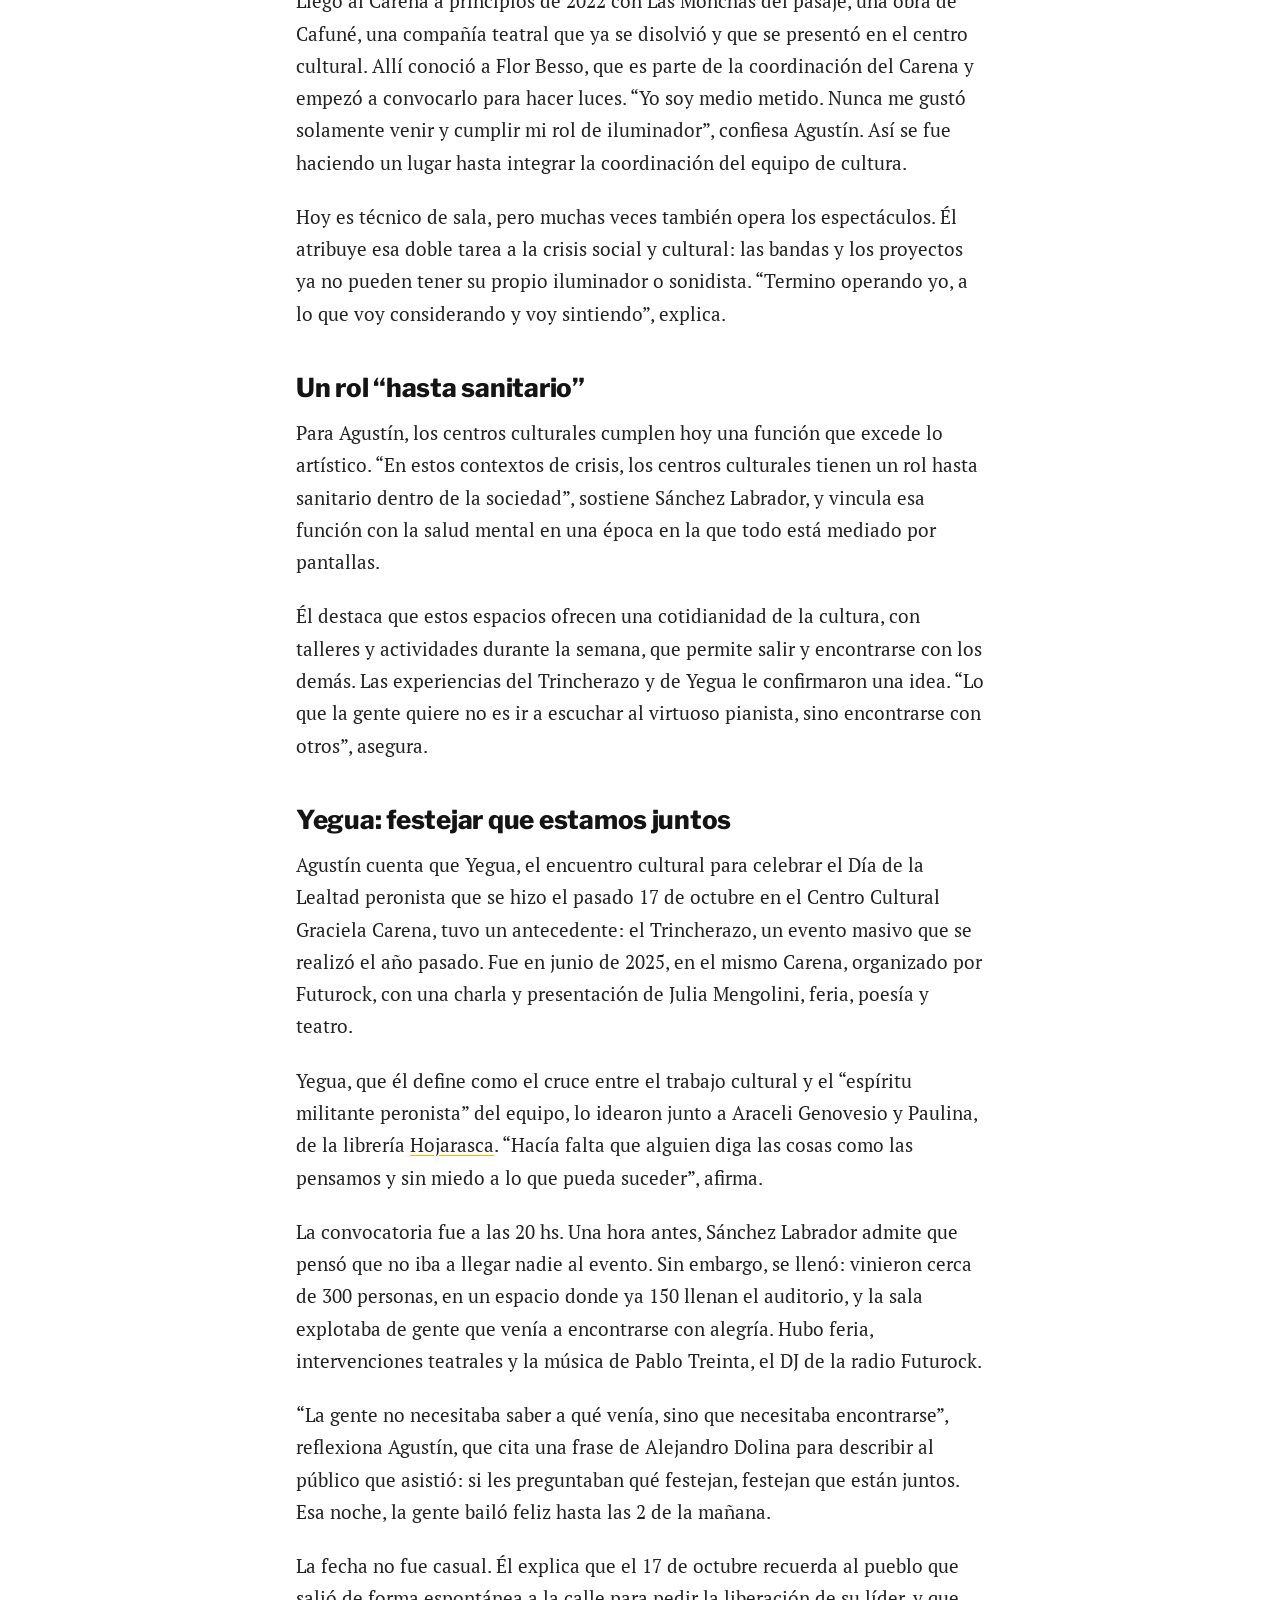
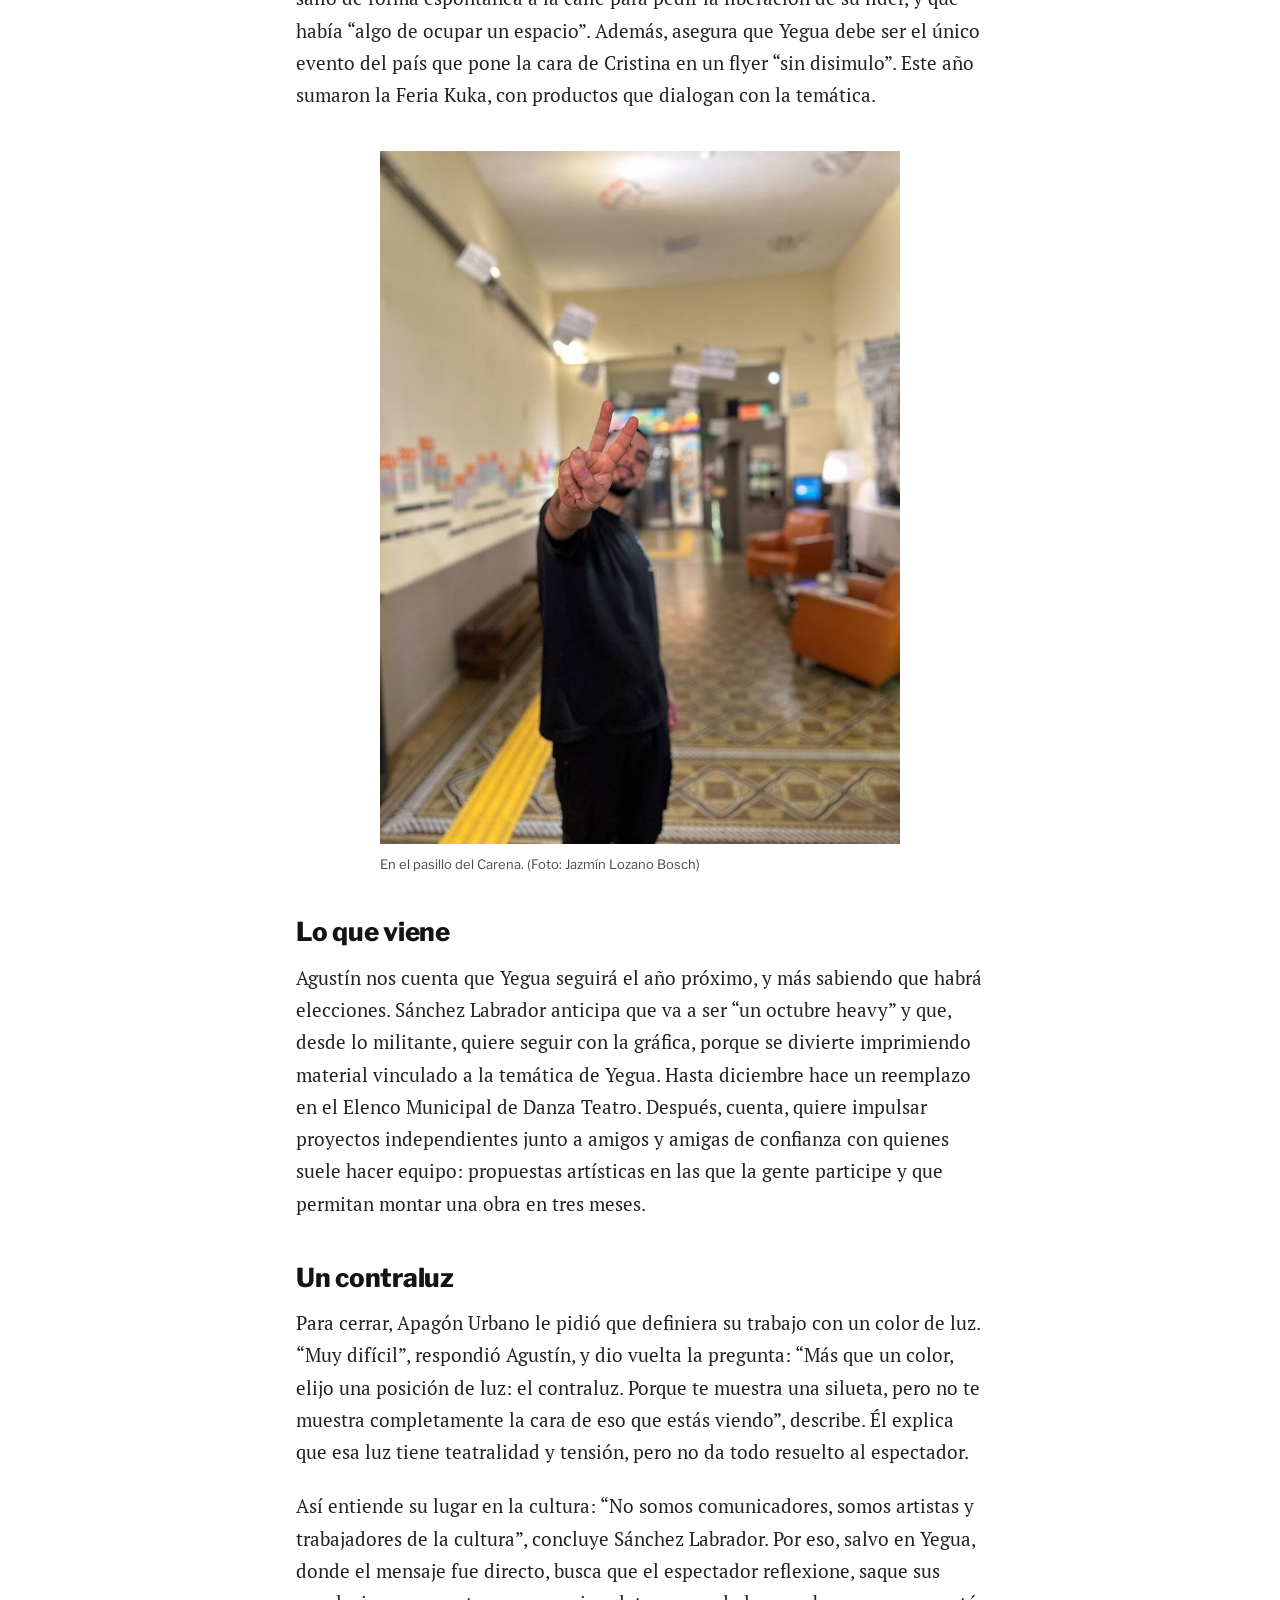
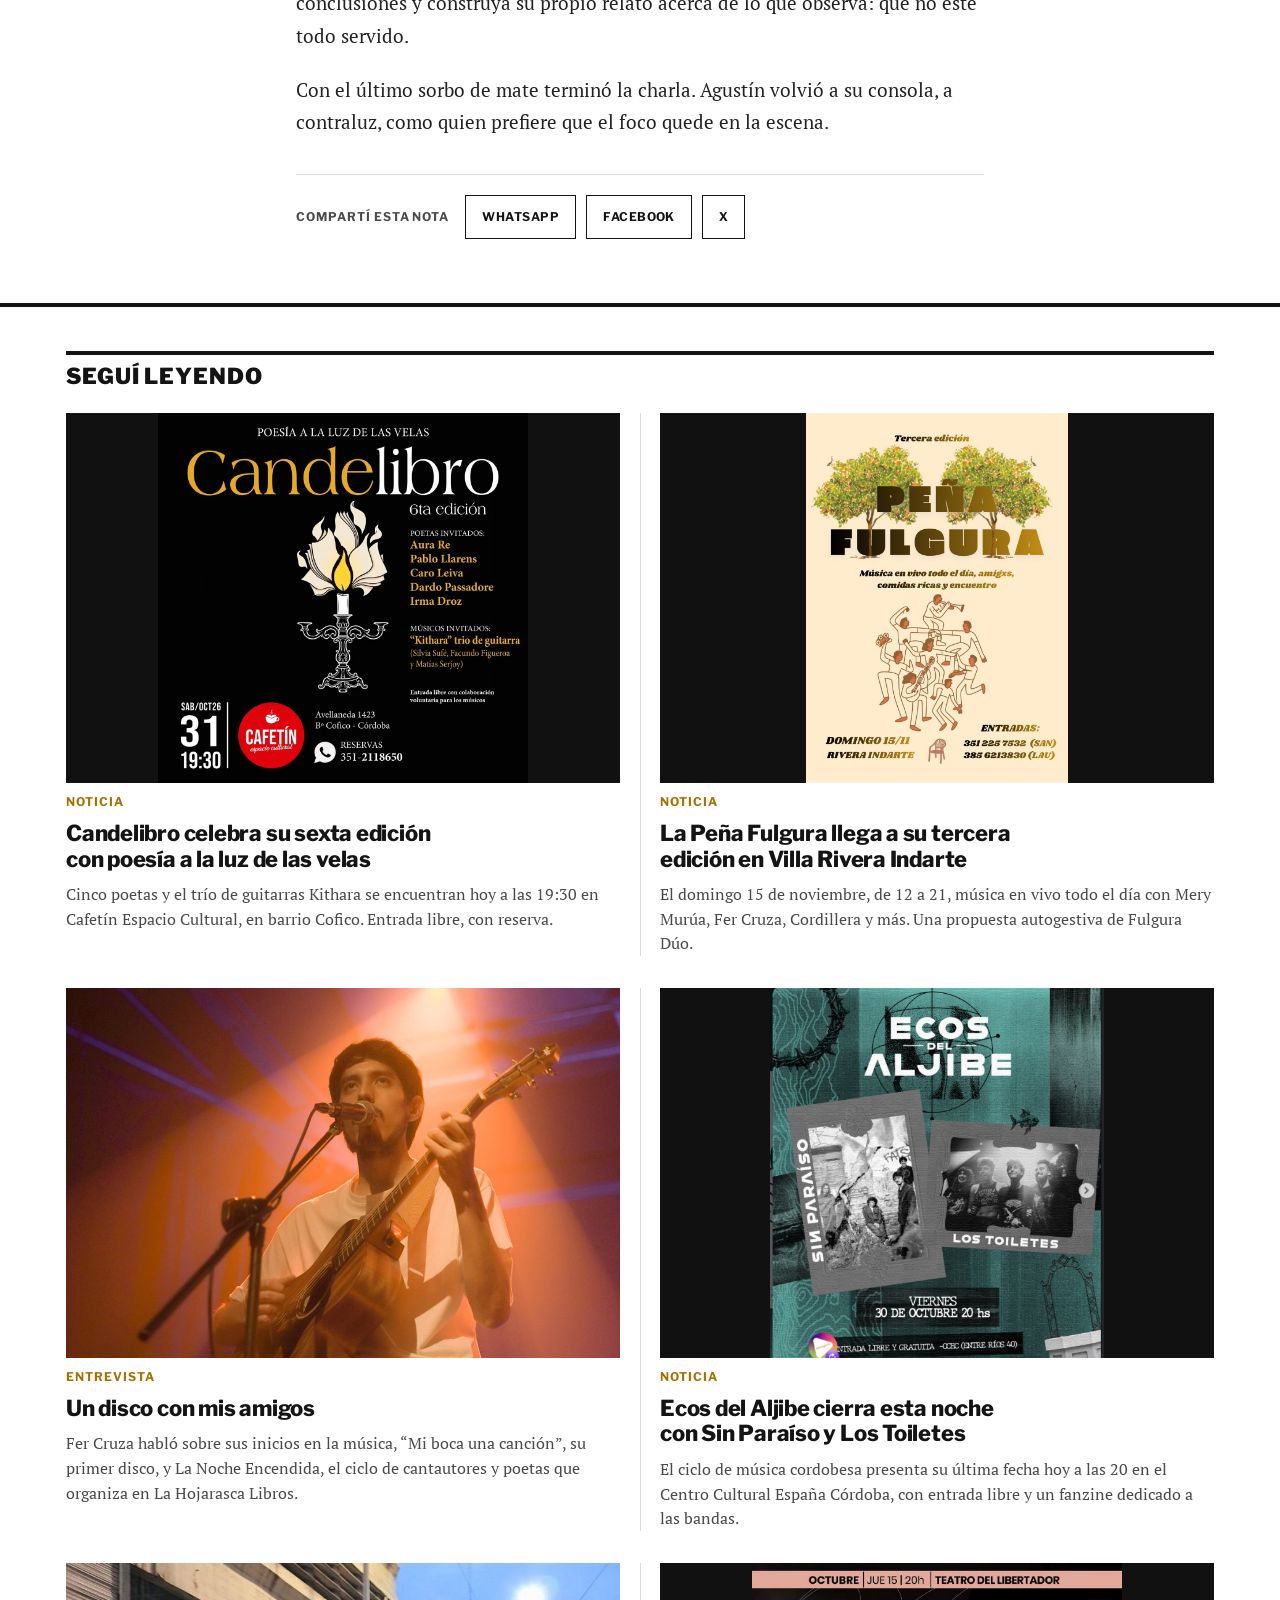
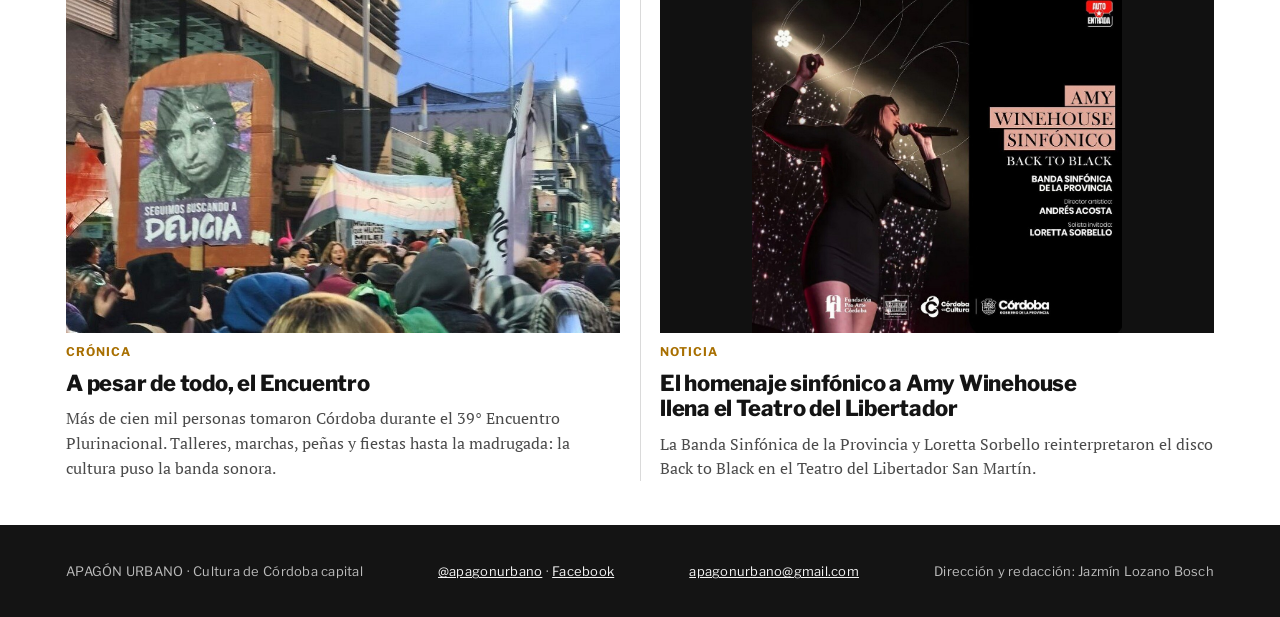
==== commit d3d75326: "Prueba de estética 1: diario digital clásico (fondo blanco, Libre Franklin y PT Serif) Co-Authored-B" ====
--- a/agustin-sanchez-labrador.html
+++ b/agustin-sanchez-labrador.html
@@ -18,8 +18,9 @@
 <meta name="twitter:card" content="summary_large_image">
 <link rel="preconnect" href="https://fonts.googleapis.com">
 <link rel="preconnect" href="https://fonts.gstatic.com" crossorigin>
-<link rel="stylesheet" href="https://fonts.googleapis.com/css2?family=Bebas+Neue&amp;family=Newsreader:ital,opsz,wght@0,6..72,400;0,6..72,600;1,6..72,400&amp;family=Space+Mono:wght@400;700&amp;display=swap">
+<link rel="stylesheet" href="https://fonts.googleapis.com/css2?family=Bebas+Neue&amp;family=Libre+Franklin:wght@400;600;700;800;900&amp;family=PT+Serif:ital,wght@0,400;0,700;1,400&amp;family=Space+Mono:wght@700&amp;display=swap">
 <link rel="stylesheet" href="styles.css">
+<link rel="stylesheet" href="diario.css">
 </head>
 <body>
 <header class="masthead chica" id="apagon-urbano">
--- a/diario.css
+++ b/diario.css
@@ -0,0 +1,169 @@
+/* Apagón Urbano — prueba de estética 1: diario digital clásico.
+   Fondo blanco, titulares en Libre Franklin, texto en PT Serif.
+   El logotipo (edificios + APAGÓN URBANO en Bebas Neue) no cambia. */
+:root {
+  --papel: #FFFFFF;
+  --tinta: #141414;
+  --tinta-2: #4A4A4A;
+  --gris-claro: #F3F3F1;
+  --regla: #DADADA;
+  --farol-oscuro: #A86F00;
+  --noche: #141414;
+  --edificio: #F3F3F1;
+  --edificio-2: #3E3E44;
+  --linea: #DADADA;
+  --tiza: #141414;
+  --gris: #4A4A4A;
+  --titular: "Libre Franklin", "Helvetica Neue", Arial, sans-serif;
+  --texto: "PT Serif", Georgia, "Times New Roman", serif;
+  --mono: "Libre Franklin", "Helvetica Neue", Arial, sans-serif;
+  --display: "Libre Franklin", "Helvetica Neue", Arial, sans-serif;
+  color-scheme: light;
+}
+body { background: var(--papel); color: var(--tinta); font-family: var(--texto); font-size: 18px; }
+body::before { background: var(--papel); }
+a:focus-visible, button:focus-visible, input:focus-visible, textarea:focus-visible { outline-color: var(--farol-oscuro); }
+.label { font-family: var(--titular); font-weight: 700; letter-spacing: .08em; font-size: 12px; }
+
+/* Logotipo: se mantiene igual, solo se adapta al fondo claro */
+.marca b { font-family: "Bebas Neue", Impact, sans-serif; color: var(--tinta); }
+.marca small { font-family: "Space Mono", ui-monospace, monospace; color: var(--farol-oscuro); }
+.marca.grande .iso span { background: #3E3E44; }
+.marca.grande .iso span:nth-child(2) { background: #26262A; }
+
+/* Cabecera de diario: logo centrado, filete doble */
+.masthead { border-bottom: 1px solid var(--tinta); }
+.masthead .wrap { padding-block: 30px 20px; }
+.mh-top { flex-direction: column; align-items: center; text-align: center; gap: 14px; }
+.mh-marca { align-items: center; }
+.mh-lado { margin-left: 0; align-items: center; }
+.mh-lado .redes { margin-right: 0; }
+.redes a { color: var(--tinta-2); }
+.redes a:hover { color: var(--farol-oscuro); }
+.lema { font-family: var(--texto); color: var(--tinta-2); font-size: clamp(17px, 1.8vw, 21px); }
+.lema em { color: var(--farol-oscuro); }
+.masthead.chica .wrap { padding-block: 18px 12px; }
+
+.menu-barra { background: var(--papel); color: var(--tinta); border-top: 3px double var(--tinta); border-bottom: 1px solid var(--tinta); }
+.menu-barra ul { justify-content: center; }
+.menu-barra li + li { border-left: 0; }
+.menu-barra a { font-family: var(--titular); font-weight: 700; font-size: 14px; letter-spacing: .04em; color: var(--tinta); padding: 12px 16px; }
+.menu-barra li:first-child a { padding-left: 16px; }
+.menu-barra a:hover, .menu-barra a:focus-visible { background: transparent; color: var(--farol-oscuro); box-shadow: inset 0 -3px 0 var(--farol); }
+.menu-barra li:first-child a:hover { box-shadow: inset 0 -3px 0 var(--farol); }
+.menu-barra a[aria-current="page"] { background: transparent; color: var(--tinta); box-shadow: inset 0 -3px 0 var(--tinta); }
+.menu-barra li:first-child a[aria-current="page"] { padding-left: 16px; }
+
+/* Botones */
+.btn { font-family: var(--titular); font-weight: 700; letter-spacing: .04em; font-size: 14px; background: var(--tinta); color: var(--papel); min-height: 44px; }
+.btn:hover { background: var(--farol); color: var(--tinta); }
+.btn-linea { background: transparent; color: var(--tinta); border: 1px solid var(--tinta); }
+
+/* Nota principal de portada */
+.hero { border-bottom: 1px solid var(--regla); }
+.hero .wrap { grid-template-columns: minmax(0, 1.35fr) minmax(0, 1fr); gap: 36px; padding-block: 32px 40px; align-items: center; }
+.hero .wrap > a { order: -1; }
+.hero .foto { aspect-ratio: 3 / 2; border: 0; }
+.hero .kicker { color: var(--farol-oscuro); }
+.hero h1 { font-family: var(--titular); font-weight: 800; font-size: clamp(36px, 4.6vw, 58px); line-height: 1.04; letter-spacing: -.015em; margin: 10px 0 16px; }
+.hero h1 em { font-style: normal; color: inherit; }
+.hero .bajada { font-size: 19px; color: var(--tinta-2); }
+.firma { font-family: var(--titular); font-size: 13px; color: var(--tinta-2); }
+.skyline { display: none; }
+
+/* Encabezados de sección, estilo diario */
+section.bloque .wrap { padding-block: 44px; }
+.encabezado { border-bottom: 0; border-top: 4px solid var(--tinta); padding: 10px 0 0; margin-bottom: 26px; }
+.encabezado h1, .encabezado h2 { font-family: var(--titular); font-weight: 900; font-size: 22px; text-transform: uppercase; letter-spacing: .04em; }
+.encabezado p { font-family: var(--titular); font-size: 14px; color: var(--tinta-2); }
+
+/* Grilla de notas con filetes entre columnas */
+.notas { gap: 32px 40px; }
+.nota { position: relative; }
+.notas .nota::before { content: ""; position: absolute; left: -20px; top: 0; bottom: 0; border-left: 1px solid var(--regla); }
+.notas .nota:nth-child(3n+1)::before { display: none; }
+.notas.dos .nota::before, .mas .notas .nota::before { display: block; }
+.notas.dos .nota:nth-child(2n+1)::before, .mas .notas .nota:nth-child(2n+1)::before { display: none; }
+.nota .img { border-bottom: 0; background: var(--gris-claro); }
+.nota .img.entera { background: #111; }
+.nota .seccion { color: var(--farol-oscuro); }
+.nota h3 { font-family: var(--titular); font-weight: 800; font-size: 22px; line-height: 1.15; letter-spacing: -.01em; }
+.nota:hover h3 { text-decoration-color: var(--farol); }
+.nota p { color: var(--tinta-2); font-size: 16px; font-family: var(--texto); }
+.nota .img-agenda { background: var(--tinta); color: var(--papel); font-family: var(--titular); font-weight: 900; font-size: 40px; line-height: 1; }
+.nota .img-agenda span { font-family: var(--titular); color: var(--farol); }
+
+/* Agenda */
+.dest-agenda { background: var(--gris-claro); border: 0; border-top: 3px solid var(--farol); }
+.dest-cuando { font-family: var(--titular); font-weight: 800; font-size: 13px; letter-spacing: .06em; color: var(--farol-oscuro); }
+.dest-txt h3, .destacados .dest-txt h3 { font-family: var(--titular); font-weight: 800; font-size: clamp(22px, 2.2vw, 28px); line-height: 1.12; letter-spacing: -.01em; }
+.dest-txt p { color: var(--tinta-2); }
+.dest-datos { font-family: var(--titular); font-size: 14px; color: var(--tinta); }
+.dest-datos li::before { color: var(--farol-oscuro); }
+.tipo { background: var(--tinta); color: var(--papel); }
+.filtros button { font-family: var(--titular); font-weight: 600; letter-spacing: .03em; font-size: 13px; color: var(--tinta); border-color: var(--regla); background: var(--papel); }
+.filtros button[aria-pressed="true"] { background: var(--tinta); color: var(--papel); border-color: var(--tinta); }
+.agenda li { border-bottom-color: var(--regla); }
+.agenda li.mes h3 { font-family: var(--titular); font-weight: 900; font-size: 15px; letter-spacing: .06em; color: var(--tinta); border-top: 4px solid var(--tinta); padding-top: 8px; }
+.dia { font-family: var(--titular); font-weight: 800; font-size: 26px; line-height: 1; }
+.dia span { font-family: var(--titular); font-weight: 700; color: var(--farol-oscuro); font-size: 13px; letter-spacing: .02em; }
+.evento strong { font-family: var(--titular); font-weight: 700; font-size: 18px; }
+.evento small { font-family: var(--titular); color: var(--tinta-2); font-size: 14px; }
+.tag { font-family: var(--titular); font-weight: 600; letter-spacing: .04em; color: var(--tinta-2); border-color: var(--regla); }
+.nota-pie, .form-nota, .ok, .gracias { font-family: var(--titular); }
+
+/* Quiénes somos: bloque negro con acento de marca */
+.manifiesto { background: var(--tinta); color: #F5F5F5; }
+.manifiesto h2 { font-family: var(--titular); font-weight: 800; font-size: clamp(34px, 4vw, 52px); line-height: 1.05; letter-spacing: -.015em; }
+.manifiesto .label { color: var(--farol); }
+.manifiesto .staff { font-family: var(--titular); }
+.ejes span { font-family: var(--titular); font-weight: 600; letter-spacing: .04em; border-color: #F5F5F5; }
+.por-que { border-left-color: var(--farol); }
+.por-que h3 { font-family: var(--titular); font-weight: 800; font-size: 26px; letter-spacing: 0; }
+
+/* Contacto */
+.contacto h2 { font-family: var(--titular); font-weight: 800; font-size: 40px; letter-spacing: -.01em; }
+.contacto p { color: var(--tinta-2); }
+label { font-family: var(--titular); font-weight: 600; letter-spacing: .04em; color: var(--tinta-2); }
+input, textarea { background: var(--papel); border-color: #BDBDBD; color: var(--tinta); }
+.mail-grande { font-family: var(--titular); }
+.mail-grande a { color: var(--farol-oscuro); }
+
+/* Página de nota */
+.articulo-cab { border-bottom: 1px solid var(--regla); }
+.articulo-cab .wrap { padding-block: 34px 26px; max-width: 860px; }
+.volver { font-family: var(--titular); font-weight: 600; letter-spacing: .04em; color: var(--tinta-2); }
+.volver:hover { color: var(--farol-oscuro); }
+.seccion-nota { color: var(--tinta-2); }
+.articulo-cab h1 { font-family: var(--titular); font-weight: 800; font-size: clamp(34px, 5vw, 56px); line-height: 1.06; letter-spacing: -.02em; margin: 14px 0 16px; }
+.articulo-cab .bajada { font-family: var(--texto); font-size: 21px; color: var(--tinta-2); }
+.firma-nota { font-family: var(--titular); color: var(--tinta-2); }
+.firma-nota b { color: var(--tinta); }
+.lectura p { font-size: 19px; line-height: 1.7; color: #222; }
+.lectura p:first-of-type::first-letter { font-family: var(--titular); font-weight: 800; color: var(--tinta); font-size: 74px; line-height: .8; padding: 6px 10px 0 0; }
+.lectura h2 { font-family: var(--titular); font-weight: 800; font-size: 26px; letter-spacing: -.01em; line-height: 1.2; }
+.lectura a { text-decoration-color: var(--farol); }
+.lectura a:hover { color: var(--farol-oscuro); }
+figure img { background: var(--gris-claro); }
+figcaption { font-family: var(--titular); font-size: 13px; color: var(--tinta-2); }
+.caja { border-color: var(--regla); background: var(--gris-claro); }
+.opciones button { background: var(--papel); color: var(--tinta); border-color: var(--regla); }
+.compartir { border-top-color: var(--regla); }
+.mas { border-top: 4px solid var(--tinta); }
+
+/* Pie */
+footer { background: var(--tinta); border-top: 0; }
+.mas + footer { border-top: 0; }
+footer .wrap { font-family: var(--titular); color: #BDBDBD; letter-spacing: .02em; font-size: 13px; }
+footer a { color: #F5F5F5; }
+
+@media (max-width: 860px) {
+  .hero .wrap { padding-block: 20px 28px; gap: 20px; }
+  .menu-barra ul { justify-content: flex-start; }
+  .menu-barra li { border-bottom: 0; border-right: 0; }
+  .menu-barra a, .menu-barra li:first-child a { padding: 10px 12px; font-size: 13px; }
+  .hero .wrap { grid-template-columns: minmax(0, 1fr); }
+  .notas .nota, .notas.dos .nota, .mas .notas .nota { padding: 0 0 24px; border-bottom: 1px solid var(--regla); }
+  .notas .nota::before, .notas.dos .nota::before, .mas .notas .nota::before { display: none; }
+  .dia { font-size: 22px; }
+}
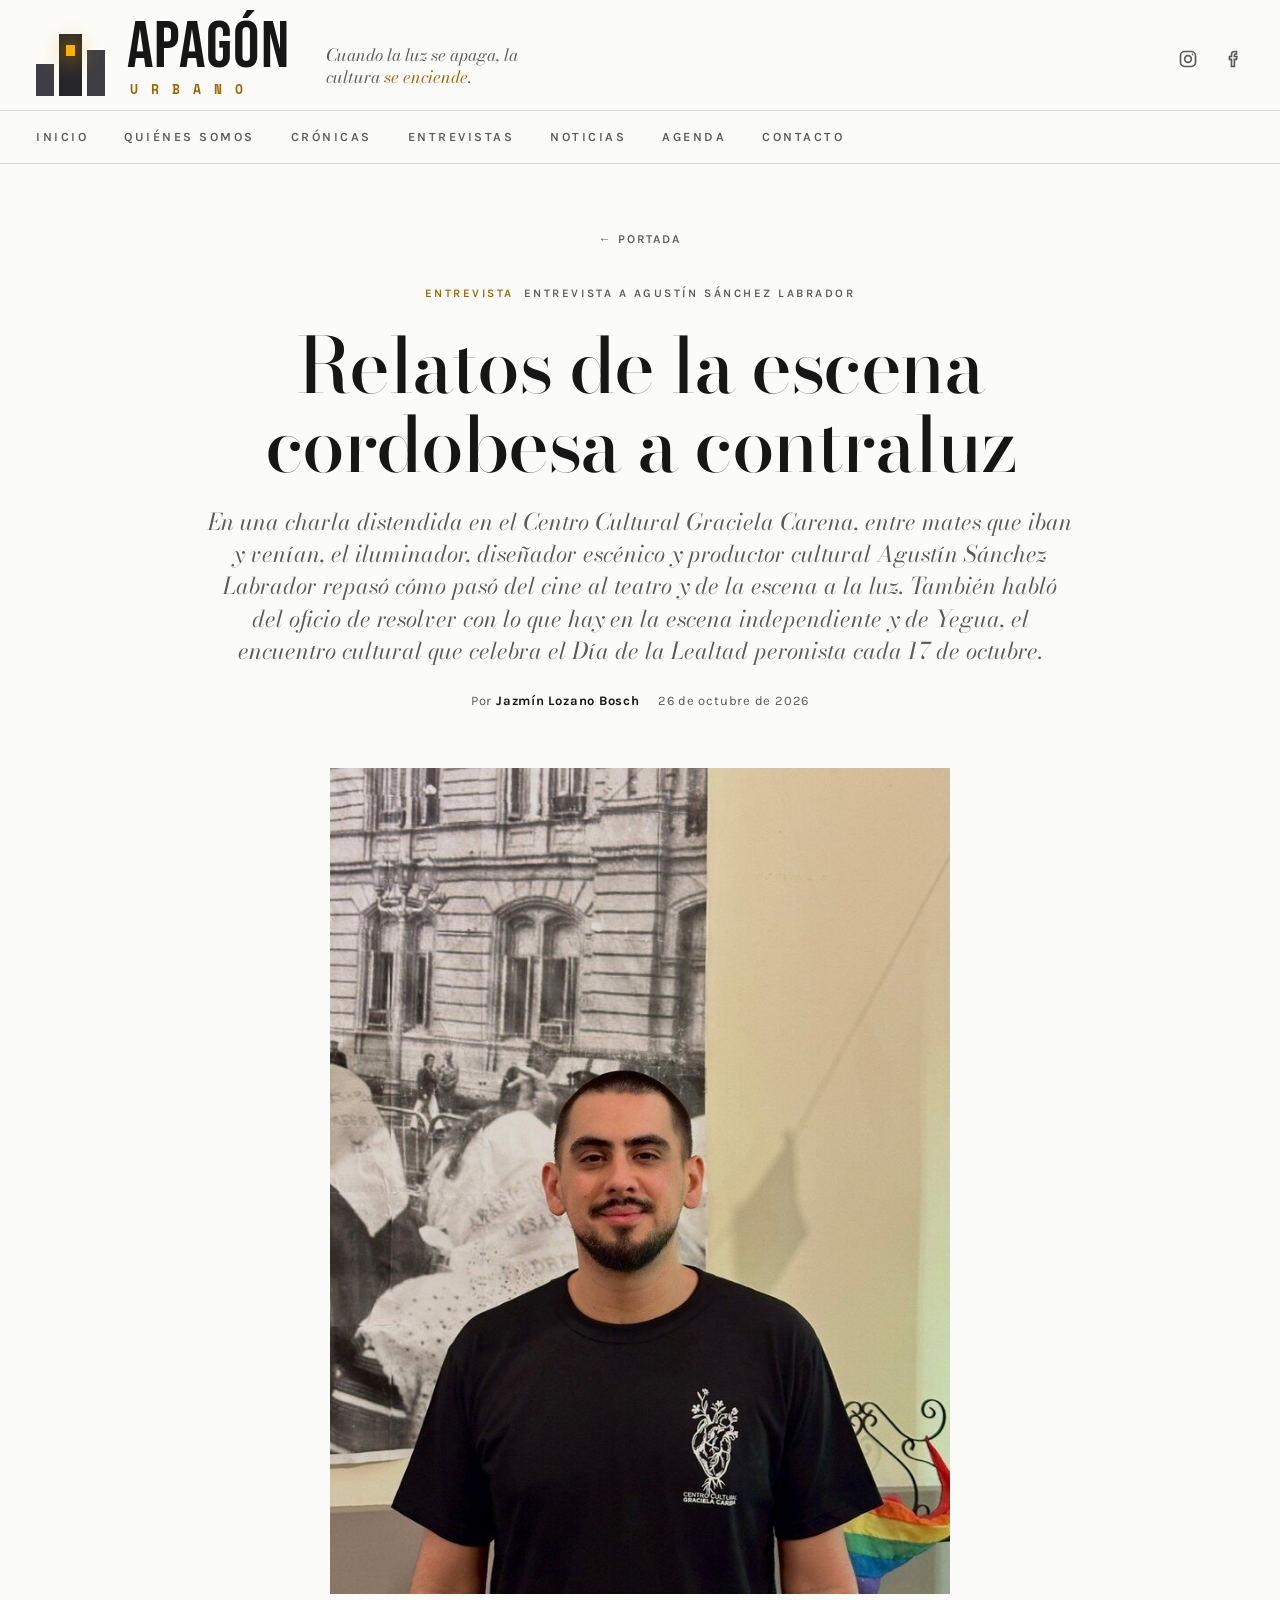
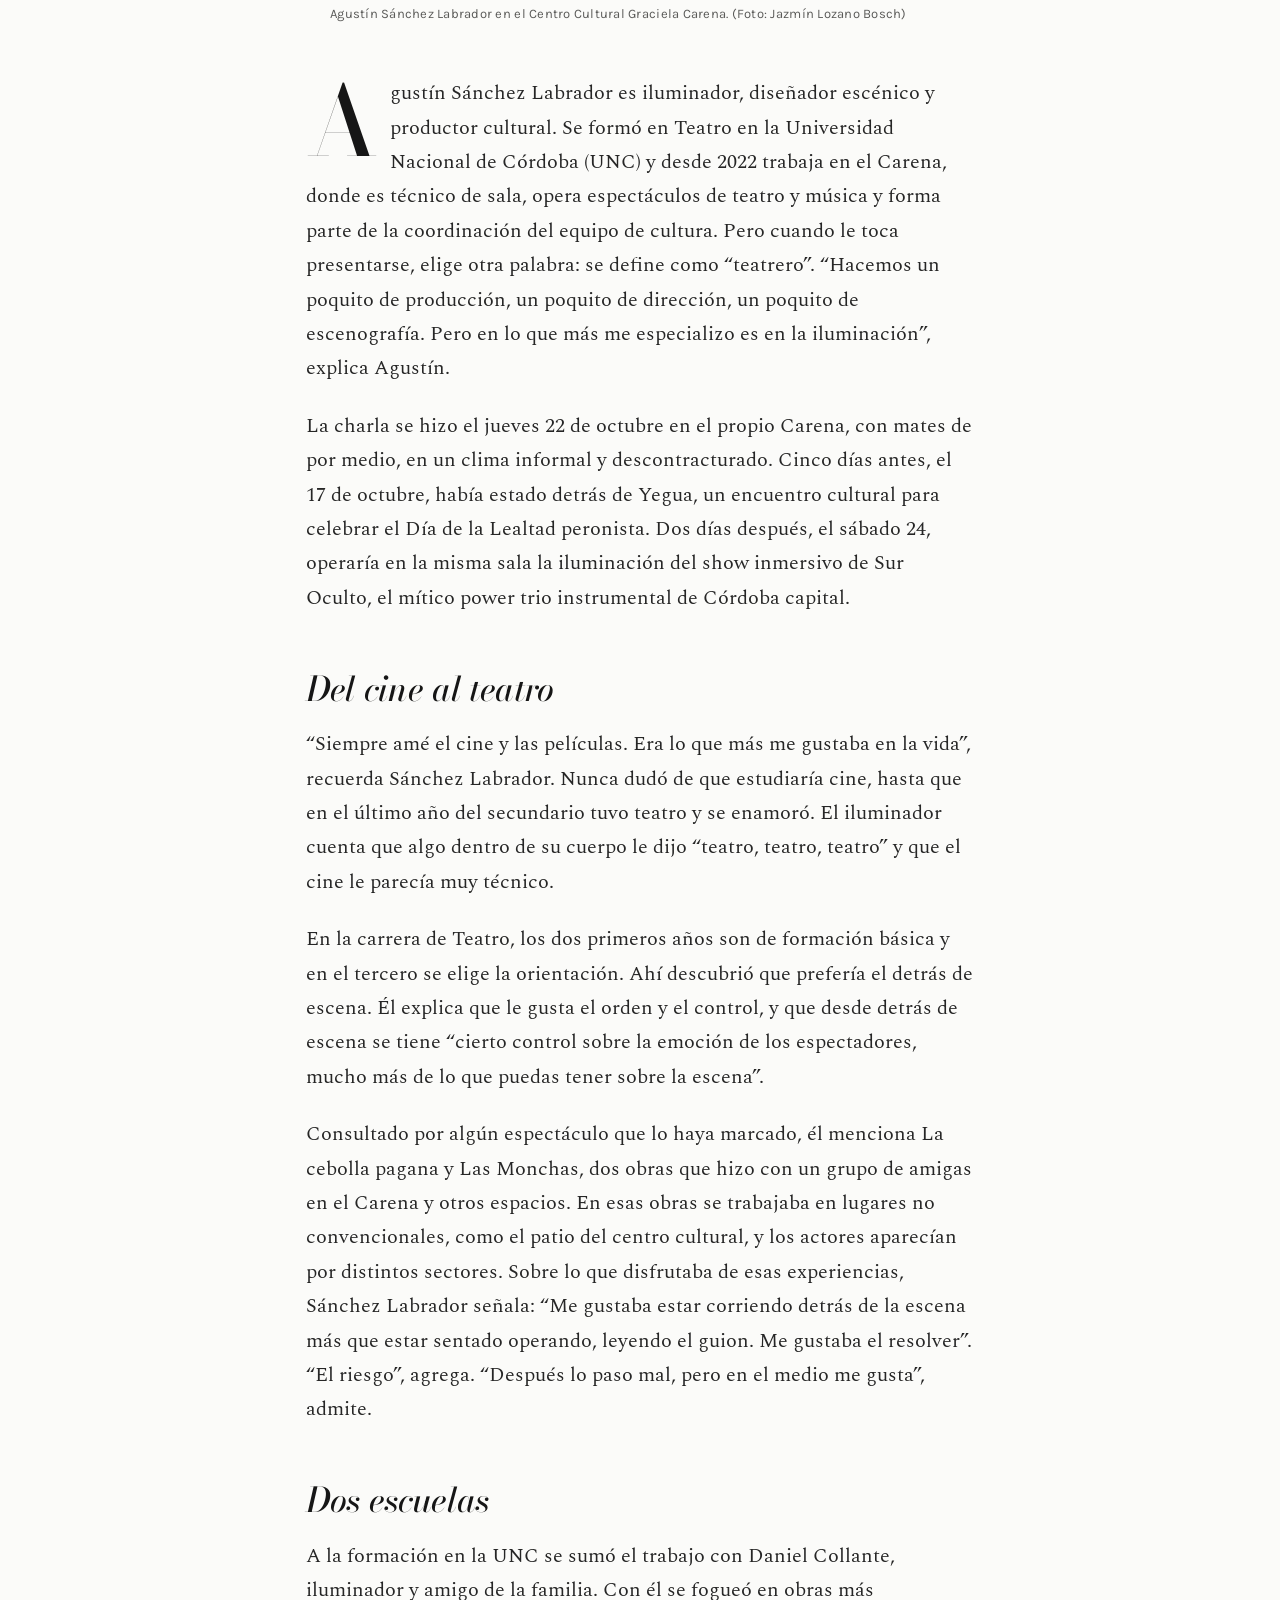
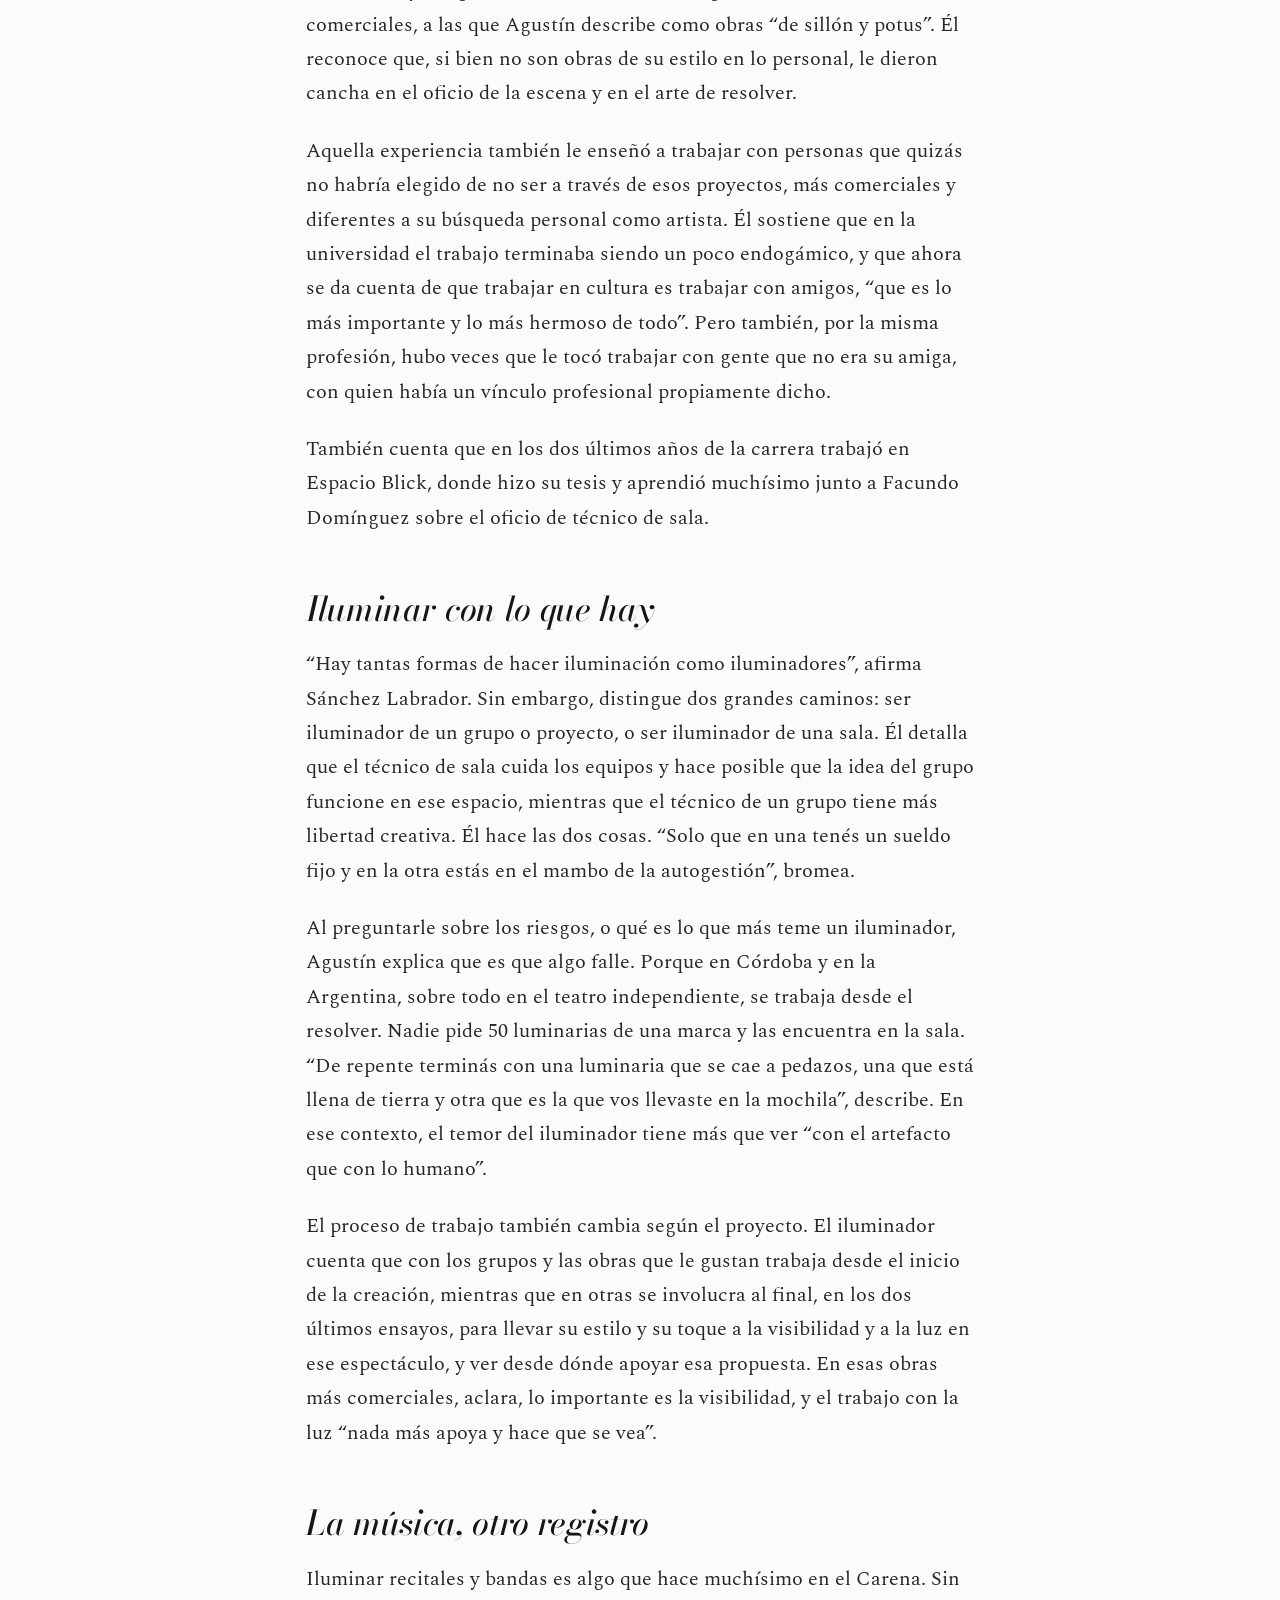
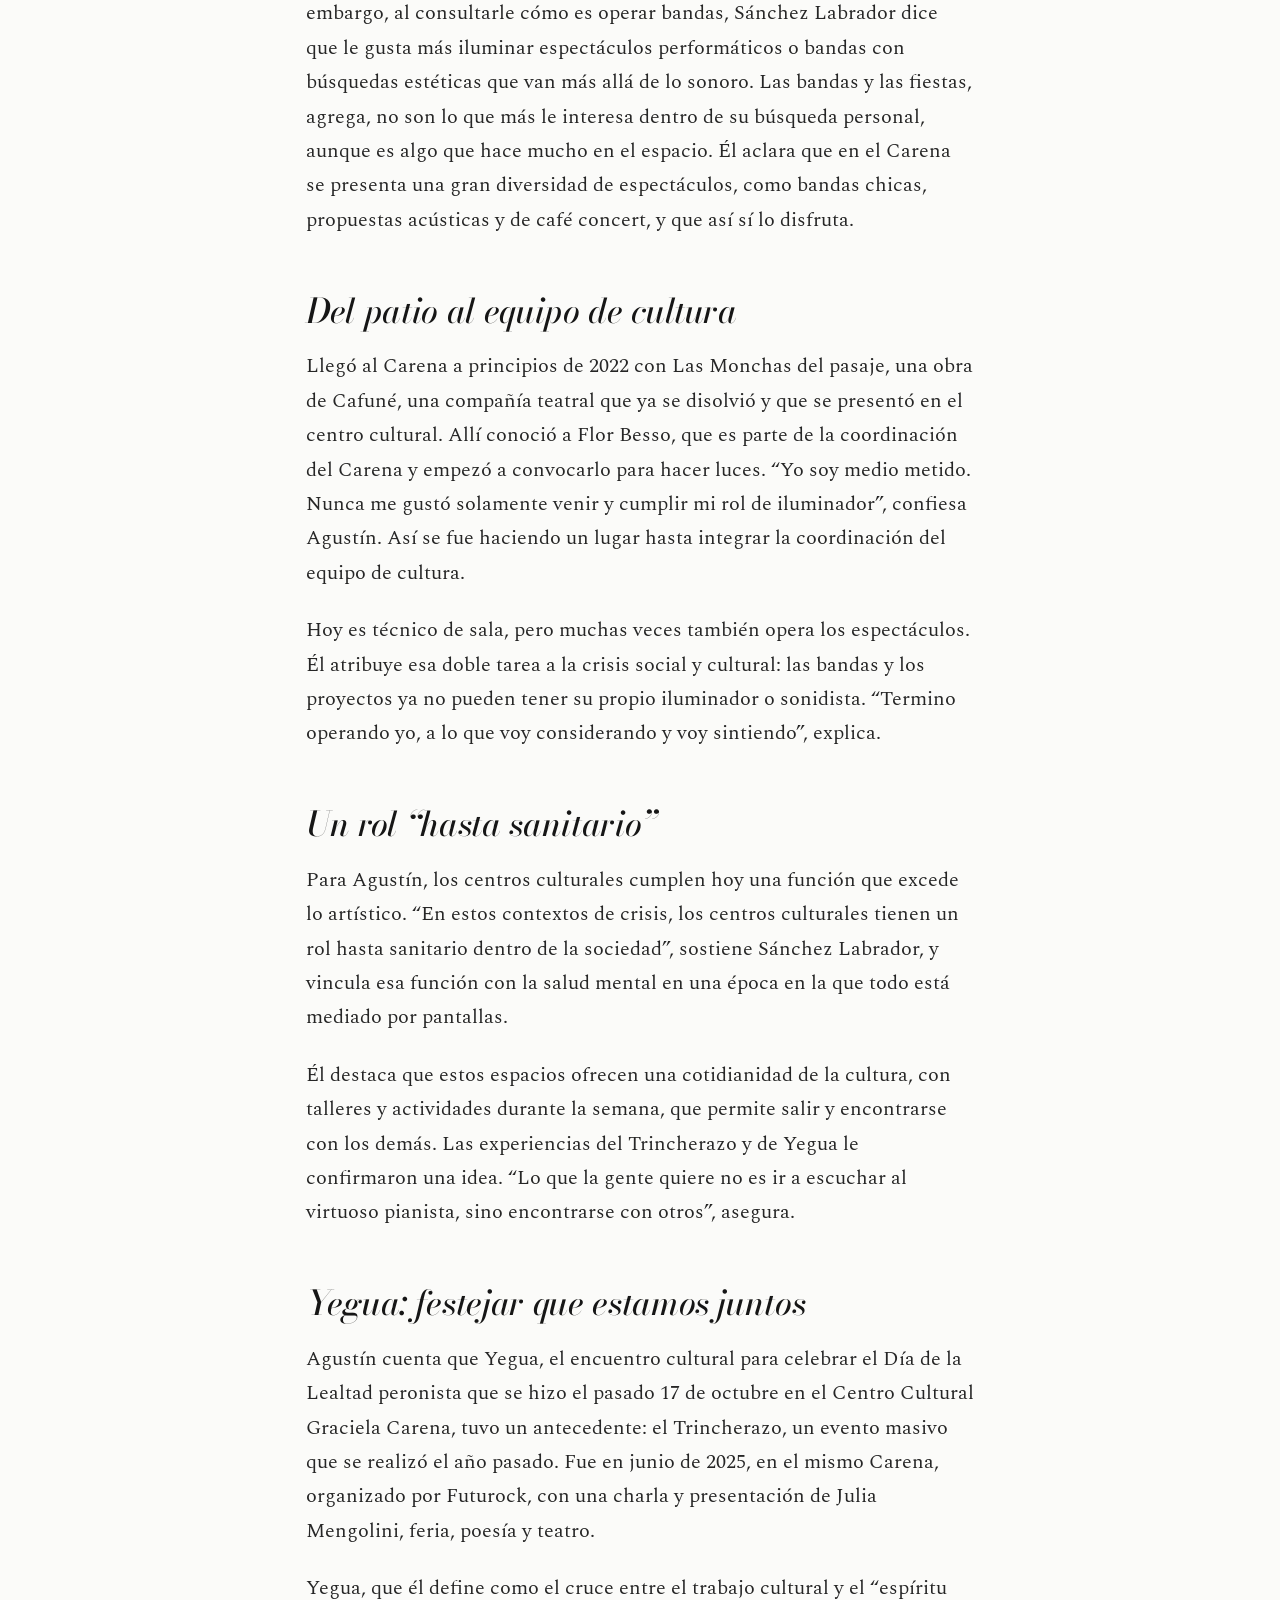
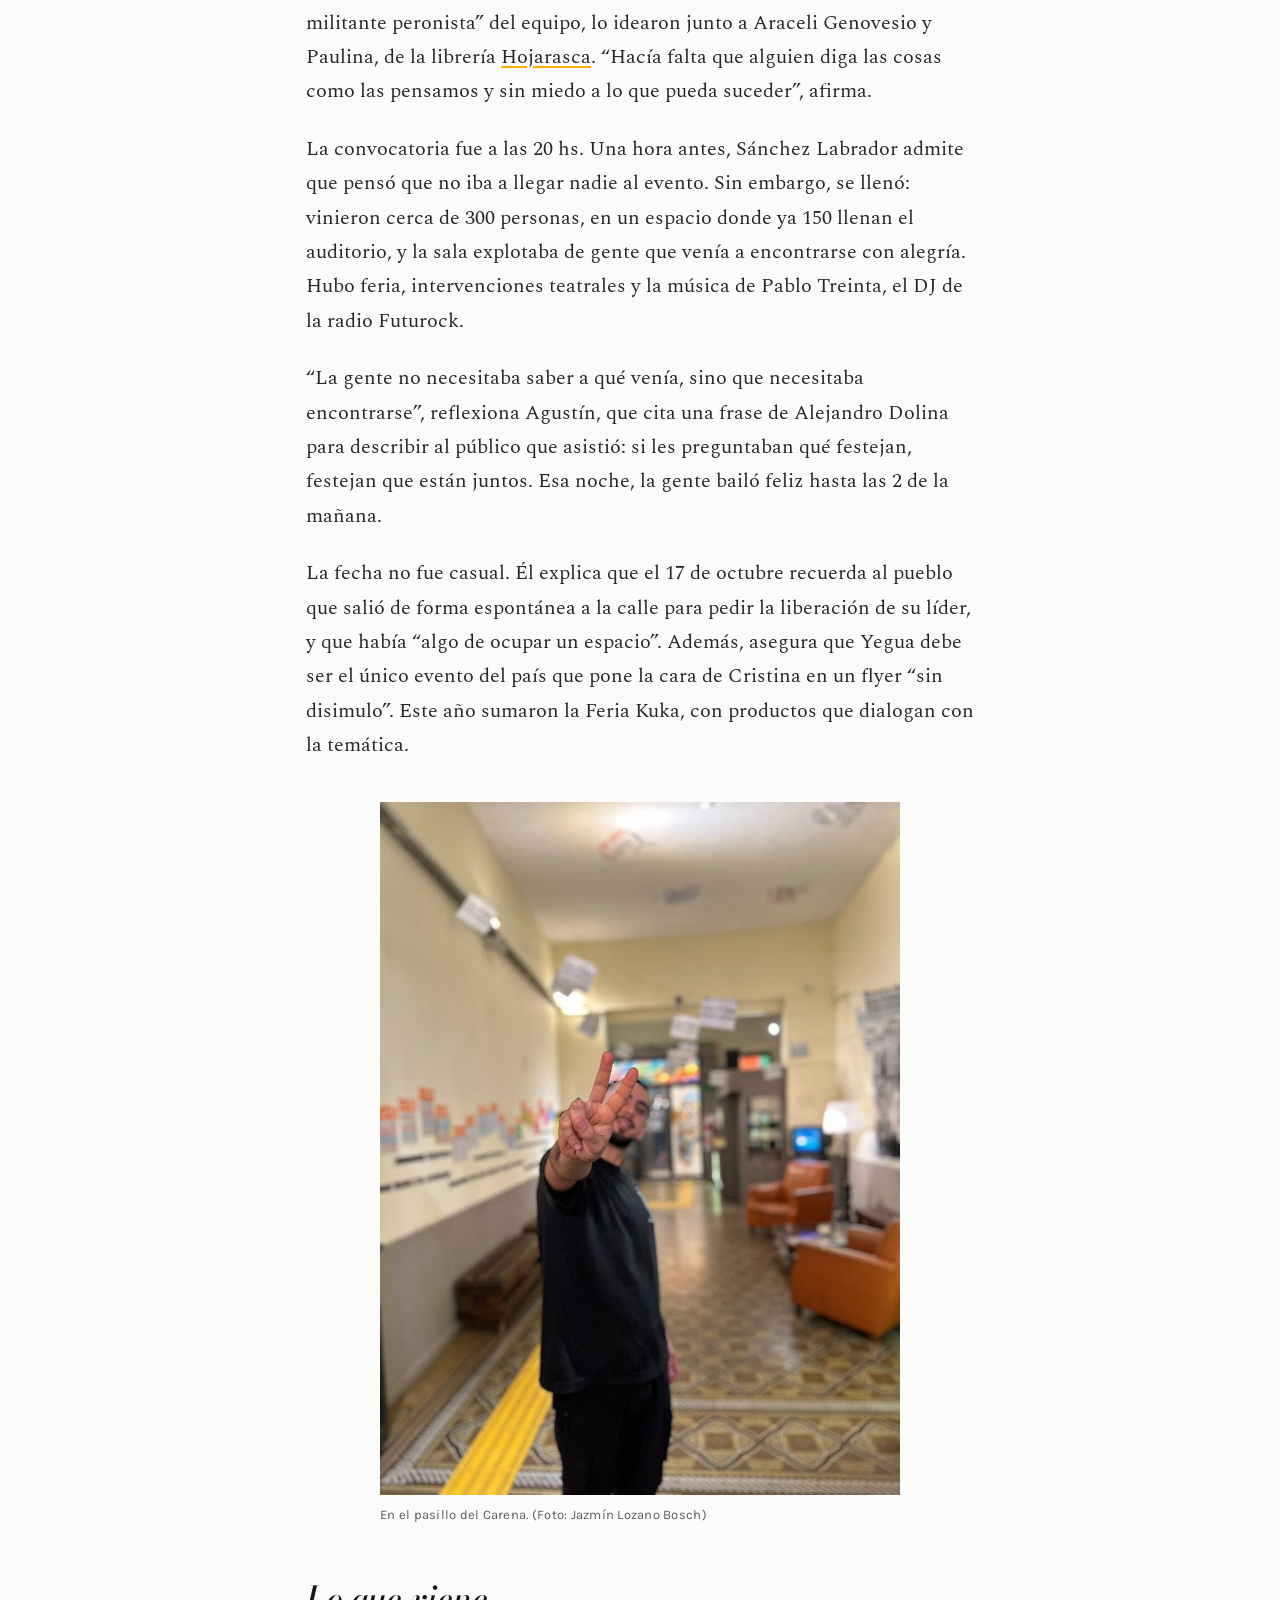
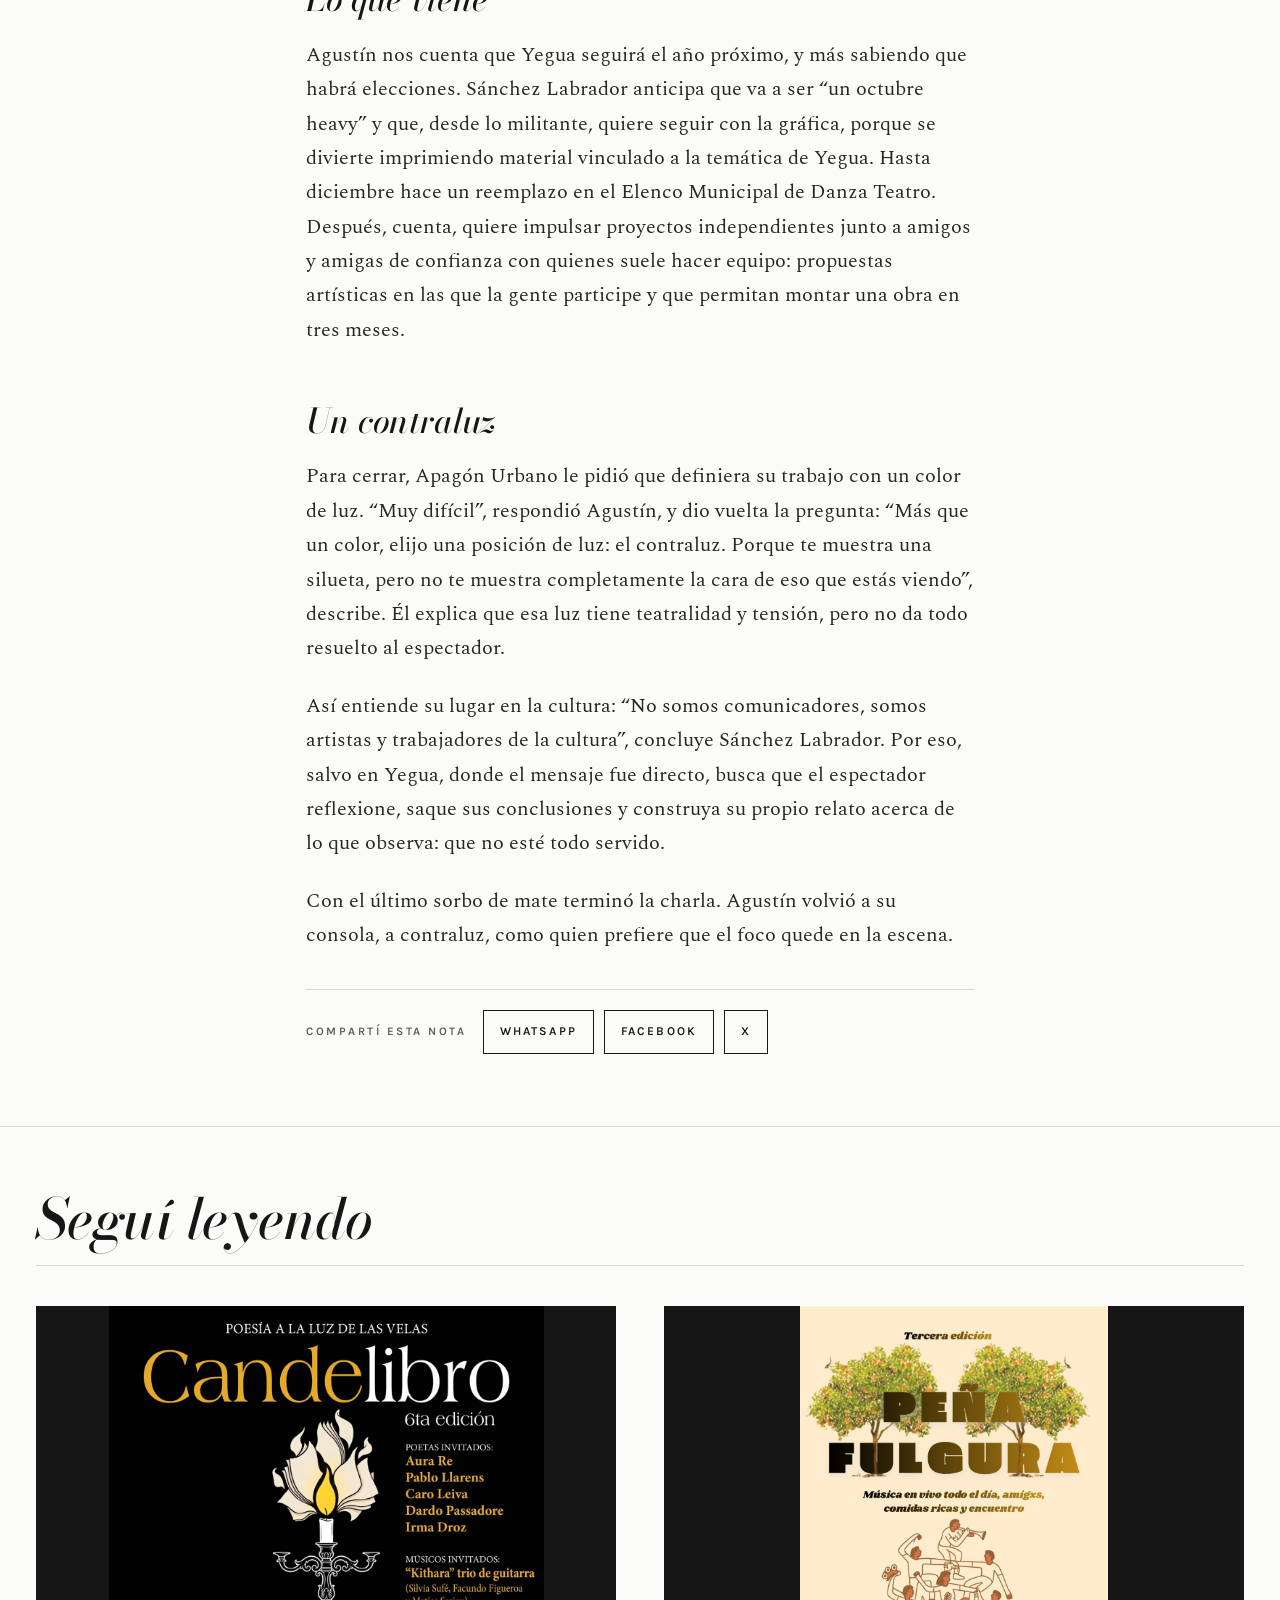
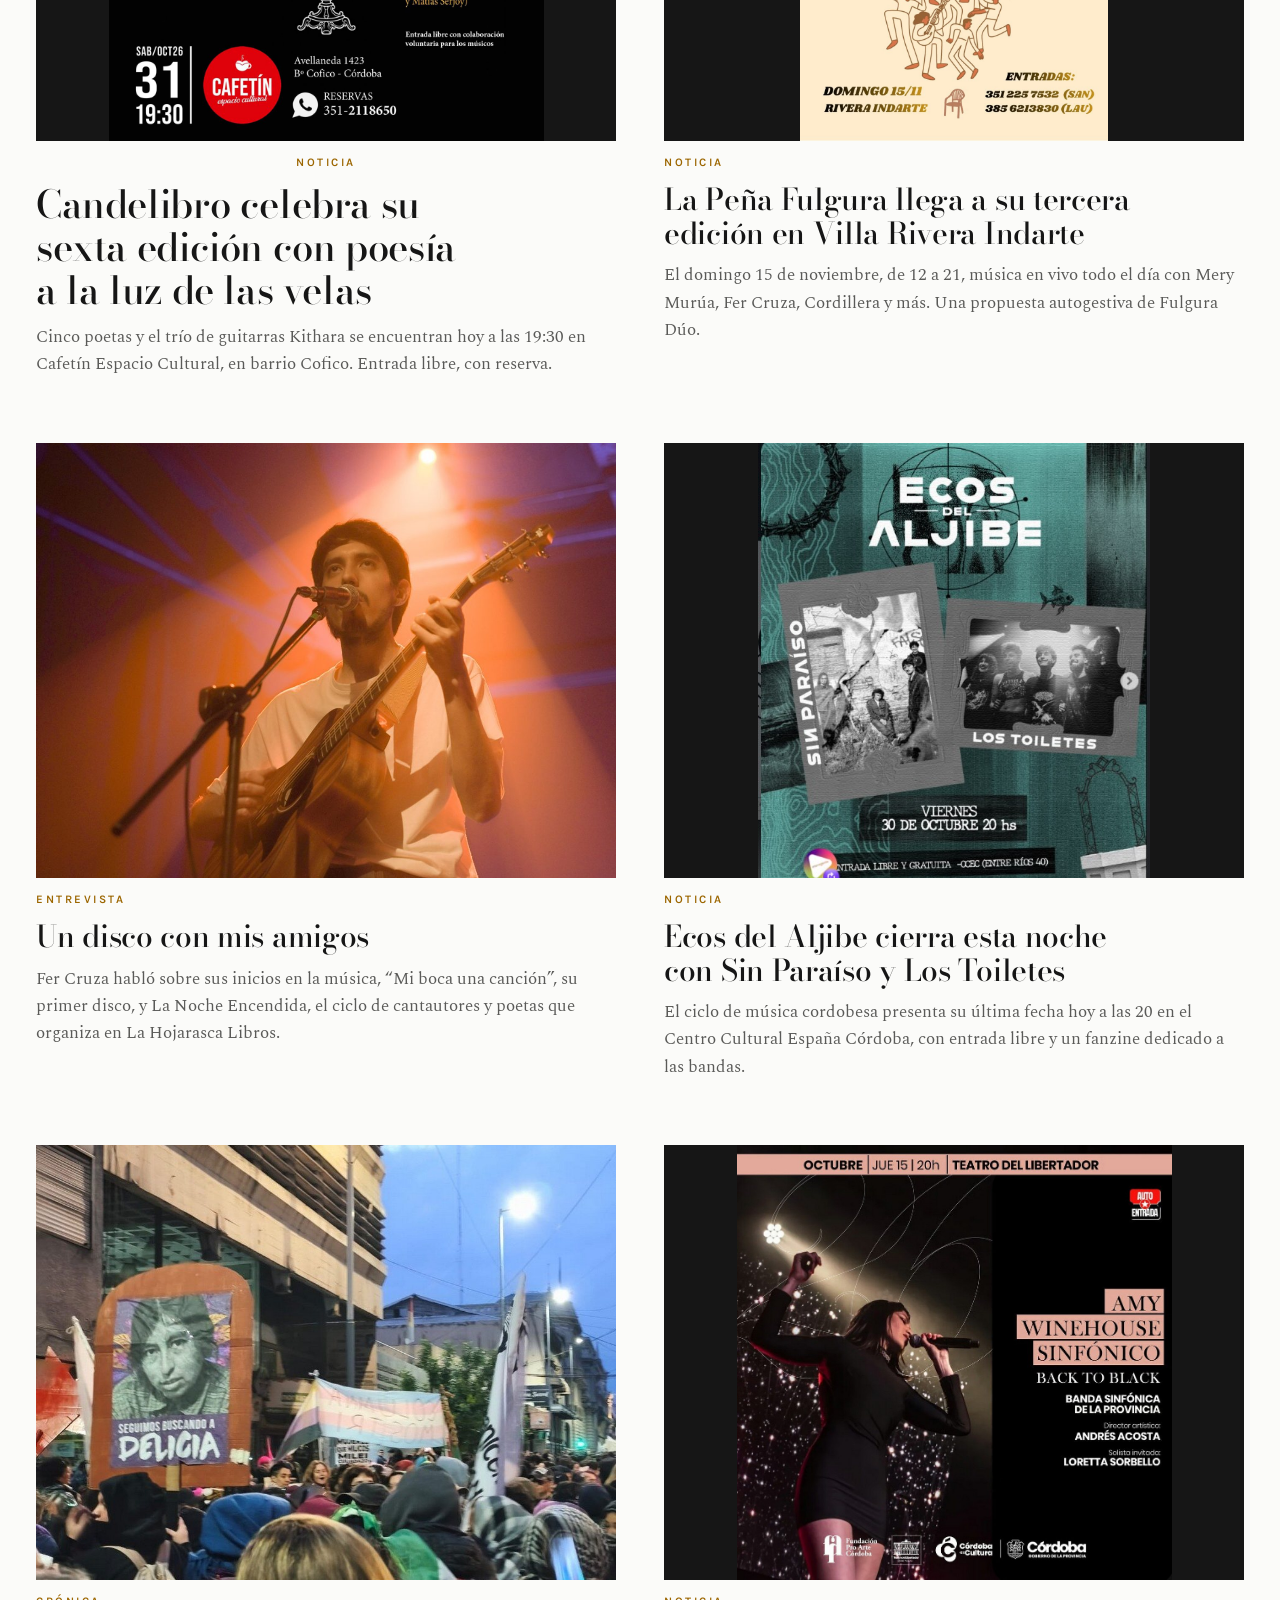
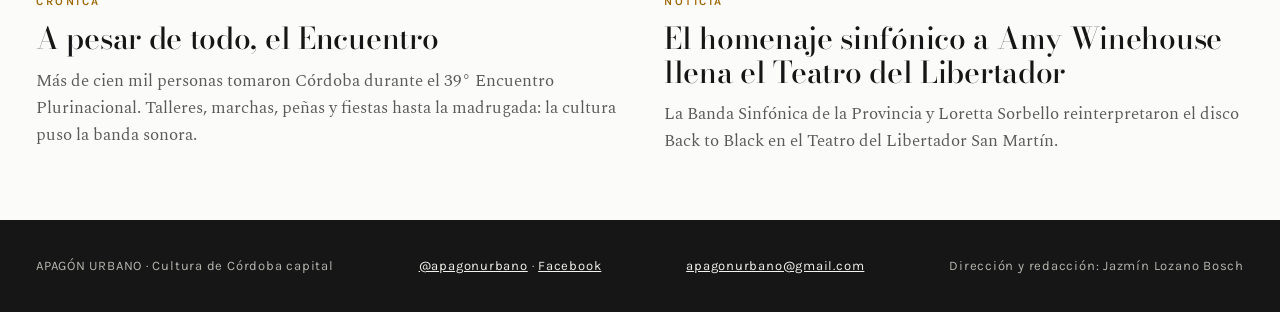
==== commit e2324d9a: "Prueba de estética 2: revista cultural (Bodoni Moda, Spectral y Karla) Co-Authored-By: Claude Opus 5" ====
--- a/agustin-sanchez-labrador.html
+++ b/agustin-sanchez-labrador.html
@@ -18,9 +18,9 @@
 <meta name="twitter:card" content="summary_large_image">
 <link rel="preconnect" href="https://fonts.googleapis.com">
 <link rel="preconnect" href="https://fonts.gstatic.com" crossorigin>
-<link rel="stylesheet" href="https://fonts.googleapis.com/css2?family=Bebas+Neue&amp;family=Libre+Franklin:wght@400;600;700;800;900&amp;family=PT+Serif:ital,wght@0,400;0,700;1,400&amp;family=Space+Mono:wght@700&amp;display=swap">
+<link rel="stylesheet" href="https://fonts.googleapis.com/css2?family=Bebas+Neue&amp;family=Bodoni+Moda:ital,opsz,wght@0,6..96,400;0,6..96,500;0,6..96,600;1,6..96,400;1,6..96,500&amp;family=Spectral:ital,wght@0,400;0,600;1,400&amp;family=Karla:wght@400;600;700&amp;family=Space+Mono:wght@700&amp;display=swap">
 <link rel="stylesheet" href="styles.css">
-<link rel="stylesheet" href="diario.css">
+<link rel="stylesheet" href="revista.css">
 </head>
 <body>
 <header class="masthead chica" id="apagon-urbano">
--- a/revista.css
+++ b/revista.css
@@ -0,0 +1,181 @@
+/* Apagón Urbano — prueba de estética 2: revista cultural.
+   Mucho aire, fotos grandes, titulares en Bodoni Moda, texto en Spectral y datos en Karla.
+   El logotipo (edificios + APAGÓN URBANO en Bebas Neue) no cambia. */
+:root {
+  --papel: #FBFBF9;
+  --tinta: #161616;
+  --tinta-2: #5A5A58;
+  --velo: #EEEEEA;
+  --regla: #D9D9D4;
+  --farol-oscuro: #9C6600;
+  --noche: #161616;
+  --edificio: #EEEEEA;
+  --edificio-2: #3E3E44;
+  --linea: #D9D9D4;
+  --tiza: #161616;
+  --gris: #5A5A58;
+  --titular: "Bodoni Moda", "Didot", "Bodoni 72", Georgia, serif;
+  --texto: "Spectral", Georgia, "Times New Roman", serif;
+  --datos: "Karla", "Helvetica Neue", Arial, sans-serif;
+  --mono: "Karla", "Helvetica Neue", Arial, sans-serif;
+  --display: "Bodoni Moda", Georgia, serif;
+  color-scheme: light;
+}
+body { background: var(--papel); color: var(--tinta); font-family: var(--texto); font-size: 19px; line-height: 1.6; }
+body::before { background: var(--papel); }
+a:focus-visible, button:focus-visible, input:focus-visible, textarea:focus-visible { outline-color: var(--farol-oscuro); }
+.label { font-family: var(--datos); font-weight: 600; letter-spacing: .22em; font-size: 11.5px; }
+.wrap { max-width: 1240px; }
+
+/* Logotipo: igual, adaptado al fondo claro */
+.marca b { font-family: "Bebas Neue", Impact, sans-serif; color: var(--tinta); }
+.marca small { font-family: "Space Mono", ui-monospace, monospace; color: var(--farol-oscuro); }
+.marca.grande .iso span { background: #3E3E44; }
+.marca.grande .iso span:nth-child(2) { background: #26262A; }
+
+/* Cabecera: logo a la izquierda, lema al lado, mucho aire */
+.masthead .wrap { padding-block: 40px 28px; }
+.mh-top { align-items: center; }
+.mh-marca { flex-direction: row; align-items: flex-end; gap: 34px; flex-wrap: wrap; }
+.lema { font-family: var(--titular); font-style: italic; font-weight: 400; color: var(--tinta-2); font-size: clamp(18px, 1.9vw, 24px); max-width: 22ch; line-height: 1.25; padding-bottom: 8px; }
+.lema em { color: var(--farol-oscuro); }
+.redes a { color: var(--tinta-2); }
+.redes a:hover { color: var(--farol-oscuro); }
+.masthead.chica .wrap { padding-block: 22px 14px; }
+.masthead.chica .lema { font-size: 17px; }
+
+.menu-barra { background: var(--papel); color: var(--tinta); border-top: 1px solid var(--regla); border-bottom: 1px solid var(--regla); }
+.menu-barra li + li { border-left: 0; }
+.menu-barra a { font-family: var(--datos); font-weight: 600; font-size: 12.5px; letter-spacing: .2em; color: var(--tinta-2); padding: 16px 18px; }
+.menu-barra a:hover, .menu-barra a:focus-visible { background: transparent; color: var(--tinta); }
+.menu-barra li:first-child a:hover { box-shadow: none; }
+.menu-barra a[aria-current="page"] { background: transparent; color: var(--tinta); text-decoration: underline; text-decoration-color: var(--farol); text-decoration-thickness: 2px; text-underline-offset: 7px; }
+
+/* Botones */
+.btn { font-family: var(--datos); font-weight: 600; letter-spacing: .18em; font-size: 12px; background: transparent; color: var(--tinta); border: 1px solid var(--tinta); min-height: 46px; }
+.btn:hover { background: var(--tinta); color: var(--papel); }
+.btn-linea { background: transparent; color: var(--tinta); border: 1px solid var(--tinta); }
+.btn-linea:hover { background: var(--tinta); color: var(--papel); border-color: var(--tinta); }
+
+/* Nota de tapa: foto a todo lo ancho y titular grande debajo */
+.hero { border-bottom: 0; }
+.hero .wrap { grid-template-columns: minmax(0, 1fr); gap: 34px; padding-block: 36px 70px; justify-items: center; text-align: center; }
+.hero .wrap > a { order: -1; width: 100%; }
+.hero .foto { aspect-ratio: 16 / 8; border: 0; object-position: center 30%; }
+.hero .wrap > div { max-width: 820px; display: flex; flex-direction: column; align-items: center; }
+.hero .kicker { color: var(--farol-oscuro); }
+.hero h1 { font-family: var(--titular); font-weight: 500; font-size: clamp(46px, 6.6vw, 92px); line-height: 1; letter-spacing: -.02em; margin: 16px 0 22px; }
+.hero h1 em { font-style: italic; color: inherit; }
+.hero .bajada { font-size: 21px; color: var(--tinta-2); max-width: 46ch; }
+.firma { font-family: var(--datos); font-size: 13px; letter-spacing: .06em; color: var(--tinta-2); }
+.skyline { display: none; }
+
+/* Secciones */
+section.bloque .wrap { padding-block: 64px; }
+.encabezado { border-bottom: 1px solid var(--regla); padding-bottom: 18px; margin-bottom: 40px; align-items: flex-end; }
+.encabezado h1, .encabezado h2 { font-family: var(--titular); font-weight: 500; font-style: italic; font-size: clamp(40px, 4.4vw, 60px); letter-spacing: -.015em; line-height: 1; }
+.encabezado p { font-family: var(--datos); font-size: 13px; letter-spacing: .08em; color: var(--tinta-2); }
+
+/* Notas: dos columnas, imágenes grandes */
+.notas { grid-template-columns: repeat(2, minmax(0, 1fr)); gap: 64px 48px; }
+.notas .nota:first-child { grid-column: 1 / -1; display: grid; grid-template-columns: minmax(0, 1.3fr) minmax(0, 1fr); gap: 12px 40px; align-items: center; }
+.notas .nota:first-child .img { grid-row: 1 / span 4; aspect-ratio: 4 / 3; }
+.notas .nota:first-child h3 { font-size: clamp(30px, 3vw, 42px); }
+.nota { gap: 12px; }
+.nota .img { aspect-ratio: 4 / 3; border-bottom: 0; background: var(--velo); }
+.nota .img.entera { background: #161616; }
+.nota .seccion { color: var(--farol-oscuro); }
+.nota h3 { font-family: var(--titular); font-weight: 500; font-size: 30px; line-height: 1.12; letter-spacing: -.01em; }
+.nota:hover h3 { text-decoration-color: var(--farol); text-decoration-thickness: 1px; }
+.nota p { color: var(--tinta-2); font-size: 17px; }
+.nota .img-agenda { background: #161616; color: var(--papel); font-family: var(--titular); font-style: italic; font-weight: 500; font-size: 52px; line-height: 1; }
+.nota .img-agenda span { font-family: var(--datos); font-style: normal; color: var(--farol); }
+.notas.dos .nota:first-child { display: flex; grid-column: auto; }
+.mas .notas .nota:first-child { display: flex; grid-column: auto; }
+
+/* Agenda */
+.destacados { gap: 0 48px; }
+.dest-agenda, .destacados .dest-agenda { background: transparent; border: 0; border-top: 1px solid var(--regla); padding: 28px 0; grid-template-columns: minmax(0, 220px) minmax(0, 1fr); gap: 26px; }
+.dest-agenda figcaption { font-family: var(--datos); font-size: 11.5px; letter-spacing: .04em; }
+.tipo { background: transparent; color: var(--farol-oscuro); padding: 0; }
+.dest-cuando { font-family: var(--datos); font-weight: 600; font-size: 12.5px; letter-spacing: .16em; color: var(--tinta-2); }
+.dest-txt h3, .destacados .dest-txt h3 { font-family: var(--titular); font-weight: 500; font-size: clamp(26px, 2.4vw, 32px); line-height: 1.1; letter-spacing: -.01em; }
+.dest-txt p { color: var(--tinta-2); font-size: 16.5px; }
+.dest-datos { font-family: var(--datos); font-size: 14px; color: var(--tinta); }
+.dest-datos li::before { content: "— "; color: var(--farol-oscuro); }
+.filtros button { font-family: var(--datos); font-weight: 600; letter-spacing: .14em; font-size: 11.5px; color: var(--tinta-2); border-color: var(--regla); background: transparent; border-radius: 999px; }
+.filtros button[aria-pressed="true"] { background: var(--tinta); color: var(--papel); border-color: var(--tinta); }
+.agenda li { border-bottom-color: var(--regla); }
+.agenda li.mes h3 { font-family: var(--titular); font-style: italic; font-weight: 500; font-size: 32px; letter-spacing: 0; text-transform: none; color: var(--tinta); }
+.dia { font-family: var(--titular); font-weight: 500; font-size: 30px; line-height: 1; }
+.dia span { font-family: var(--datos); font-weight: 600; color: var(--farol-oscuro); font-size: 12.5px; letter-spacing: .08em; }
+.evento strong { font-family: var(--texto); font-weight: 600; font-size: 19px; }
+.evento small { font-family: var(--datos); color: var(--tinta-2); font-size: 14px; }
+.tag { font-family: var(--datos); font-weight: 600; letter-spacing: .14em; font-size: 10.5px; color: var(--tinta-2); border-color: var(--regla); border-radius: 999px; }
+.nota-pie, .form-nota, .ok, .gracias { font-family: var(--datos); }
+
+/* Quiénes somos: página de revista sobre fondo noche */
+.manifiesto { background: #161616; color: #F2F2EE; }
+.manifiesto .wrap { padding-block: 96px; }
+.manifiesto h2 { font-family: var(--titular); font-weight: 500; font-style: italic; font-size: clamp(42px, 5vw, 72px); line-height: 1.02; letter-spacing: -.02em; }
+.manifiesto .label { color: var(--farol); }
+.qs-texto .destacado { font-family: var(--titular); font-weight: 500; font-size: 28px; line-height: 1.3; }
+.manifiesto .staff { font-family: var(--datos); }
+.ejes span { font-family: var(--datos); font-weight: 600; letter-spacing: .16em; font-size: 11px; border-color: #6A6A66; border-radius: 999px; }
+.por-que { border-left: 1px solid var(--farol); }
+.por-que h3 { font-family: var(--titular); font-style: italic; font-weight: 500; font-size: 30px; letter-spacing: 0; }
+
+/* Contacto */
+.contacto h2 { font-family: var(--titular); font-weight: 500; font-style: italic; font-size: 52px; letter-spacing: -.015em; }
+.contacto p { color: var(--tinta-2); }
+label { font-family: var(--datos); font-weight: 600; letter-spacing: .14em; color: var(--tinta-2); }
+input, textarea { background: transparent; border: 0; border-bottom: 1px solid var(--tinta); color: var(--tinta); padding-inline: 0; }
+.mail-grande { font-family: var(--titular); font-style: italic; font-weight: 500; font-size: clamp(22px, 2.4vw, 28px); }
+.mail-grande a { color: var(--tinta); text-decoration-color: var(--farol); }
+
+/* Página de nota */
+.articulo-cab { border-bottom: 0; }
+.articulo-cab .wrap { padding-block: 56px 20px; max-width: 900px; text-align: center; }
+.volver { font-family: var(--datos); font-weight: 600; letter-spacing: .16em; color: var(--tinta-2); }
+.volver:hover { color: var(--farol-oscuro); }
+.seccion-nota { color: var(--tinta-2); }
+.articulo-cab h1 { font-family: var(--titular); font-weight: 500; font-size: clamp(42px, 6vw, 80px); line-height: 1.02; letter-spacing: -.02em; margin: 20px 0 22px; }
+.articulo-cab .bajada { font-family: var(--titular); font-style: italic; font-size: 23px; line-height: 1.4; color: var(--tinta-2); margin-inline: auto; }
+.firma-nota { font-family: var(--datos); letter-spacing: .06em; color: var(--tinta-2); justify-content: center; }
+.firma-nota b { color: var(--tinta); }
+.foto-principal { max-width: 1100px; }
+.lectura { max-width: 700px; padding-block: 52px 72px; }
+.lectura p { font-size: 20px; line-height: 1.72; color: #262626; }
+.lectura p:first-of-type::first-letter { font-family: var(--titular); font-weight: 500; color: var(--tinta); font-size: 96px; line-height: .78; padding: 8px 12px 0 0; }
+.lectura h2 { font-family: var(--titular); font-style: italic; font-weight: 500; font-size: 34px; letter-spacing: -.01em; line-height: 1.15; }
+.lectura a { text-decoration-color: var(--farol); }
+.lectura a:hover { color: var(--farol-oscuro); }
+figure img { background: var(--velo); }
+figcaption { font-family: var(--datos); font-size: 13px; letter-spacing: .02em; color: var(--tinta-2); }
+.caja { border-color: var(--regla); }
+.opciones button { background: transparent; color: var(--tinta); border-color: var(--regla); }
+.compartir { border-top-color: var(--regla); }
+.mas { border-top: 1px solid var(--regla); }
+
+/* Pie */
+footer { background: #161616; border-top: 0; }
+.mas + footer { border-top: 0; }
+footer .wrap { font-family: var(--datos); color: #B5B5AF; letter-spacing: .06em; font-size: 13px; }
+footer a { color: #F2F2EE; }
+
+@media (max-width: 860px) {
+  .mh-marca { gap: 10px; flex-direction: column; align-items: flex-start; }
+  .lema { max-width: none; padding-bottom: 0; }
+  .hero .wrap { padding-block: 18px 44px; gap: 22px; }
+  .hero .foto { aspect-ratio: 4 / 3; }
+  .menu-barra li { border-bottom: 0; border-right: 0; }
+  .menu-barra a, .menu-barra li:first-child a { padding: 11px 12px; font-size: 11.5px; letter-spacing: .14em; }
+  .notas, .notas .nota:first-child { grid-template-columns: minmax(0, 1fr); }
+  .notas .nota:first-child .img { grid-row: auto; }
+  .notas { gap: 44px; }
+  .nota h3 { font-size: 26px; }
+  .dest-agenda, .destacados .dest-agenda { grid-template-columns: minmax(0, 1fr); }
+  .dia { font-size: 24px; }
+  .articulo-cab .wrap { text-align: left; }
+  .firma-nota { justify-content: flex-start; }
+}
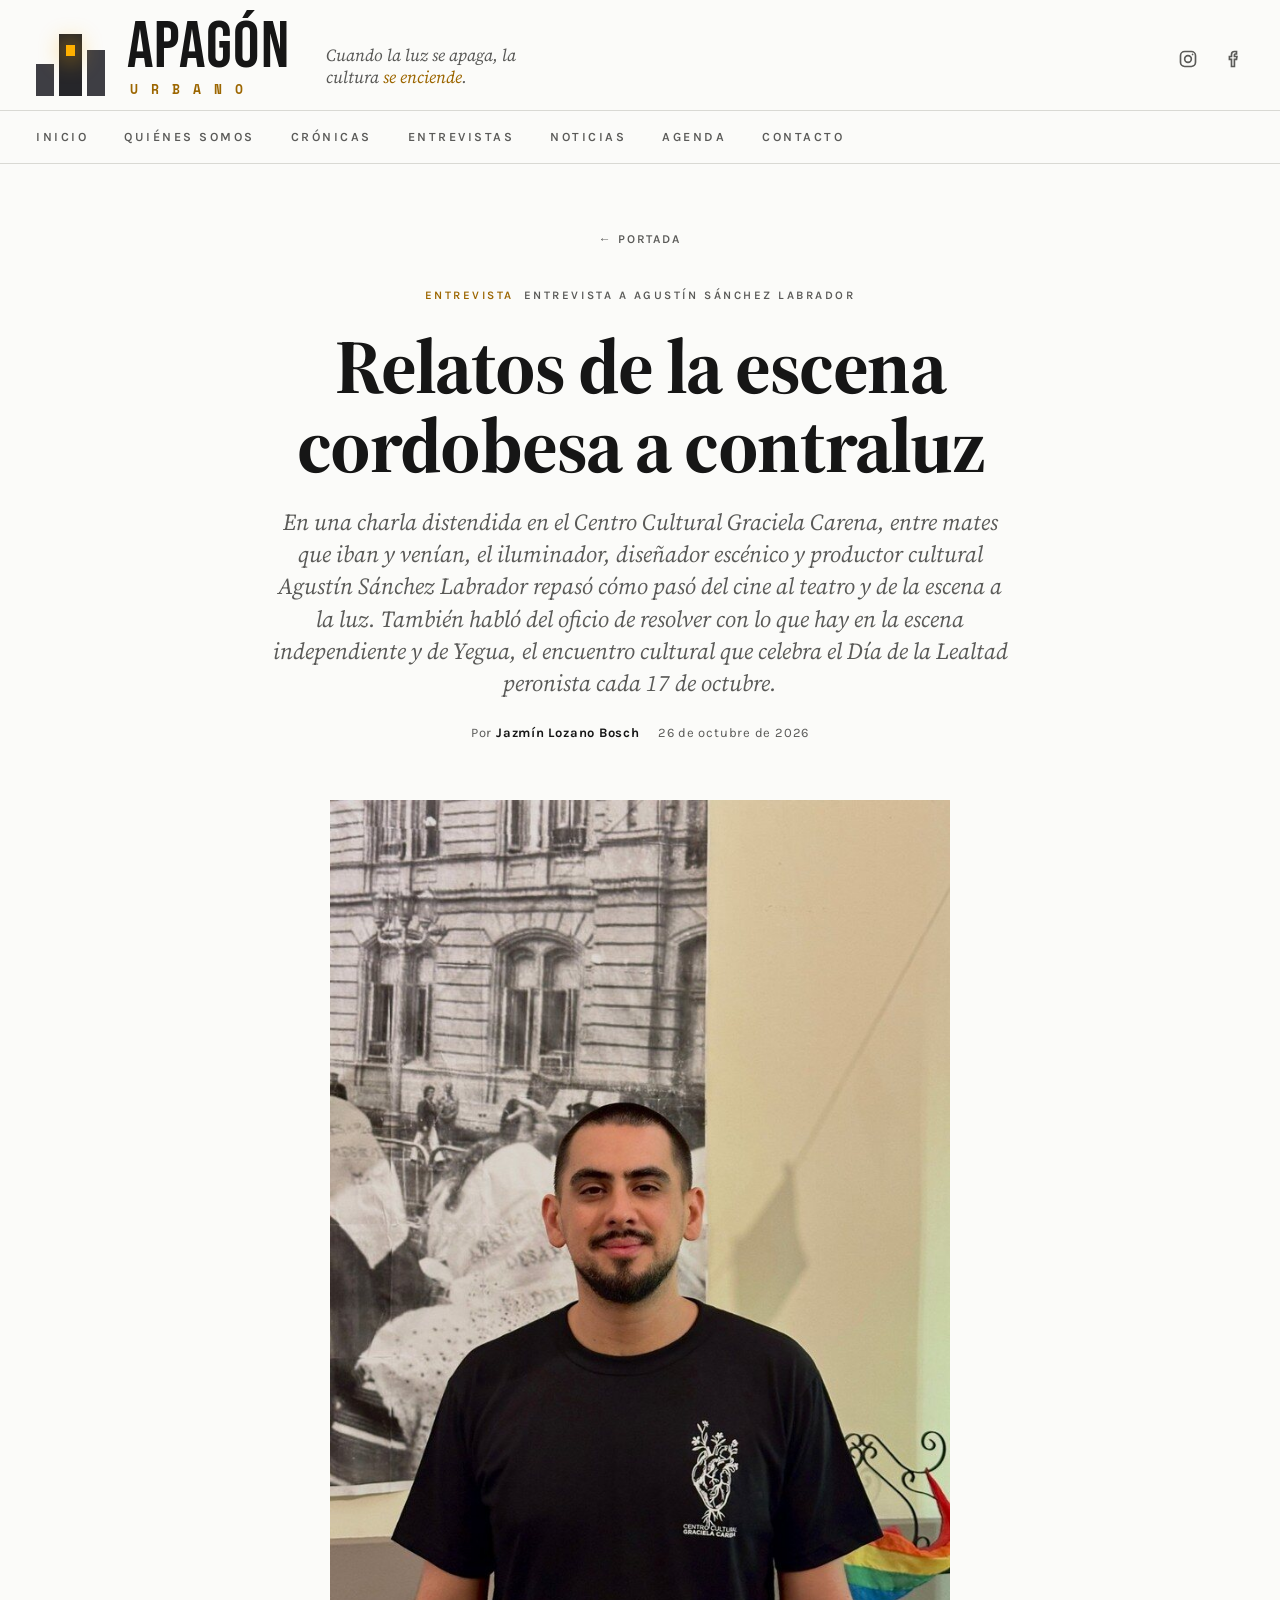
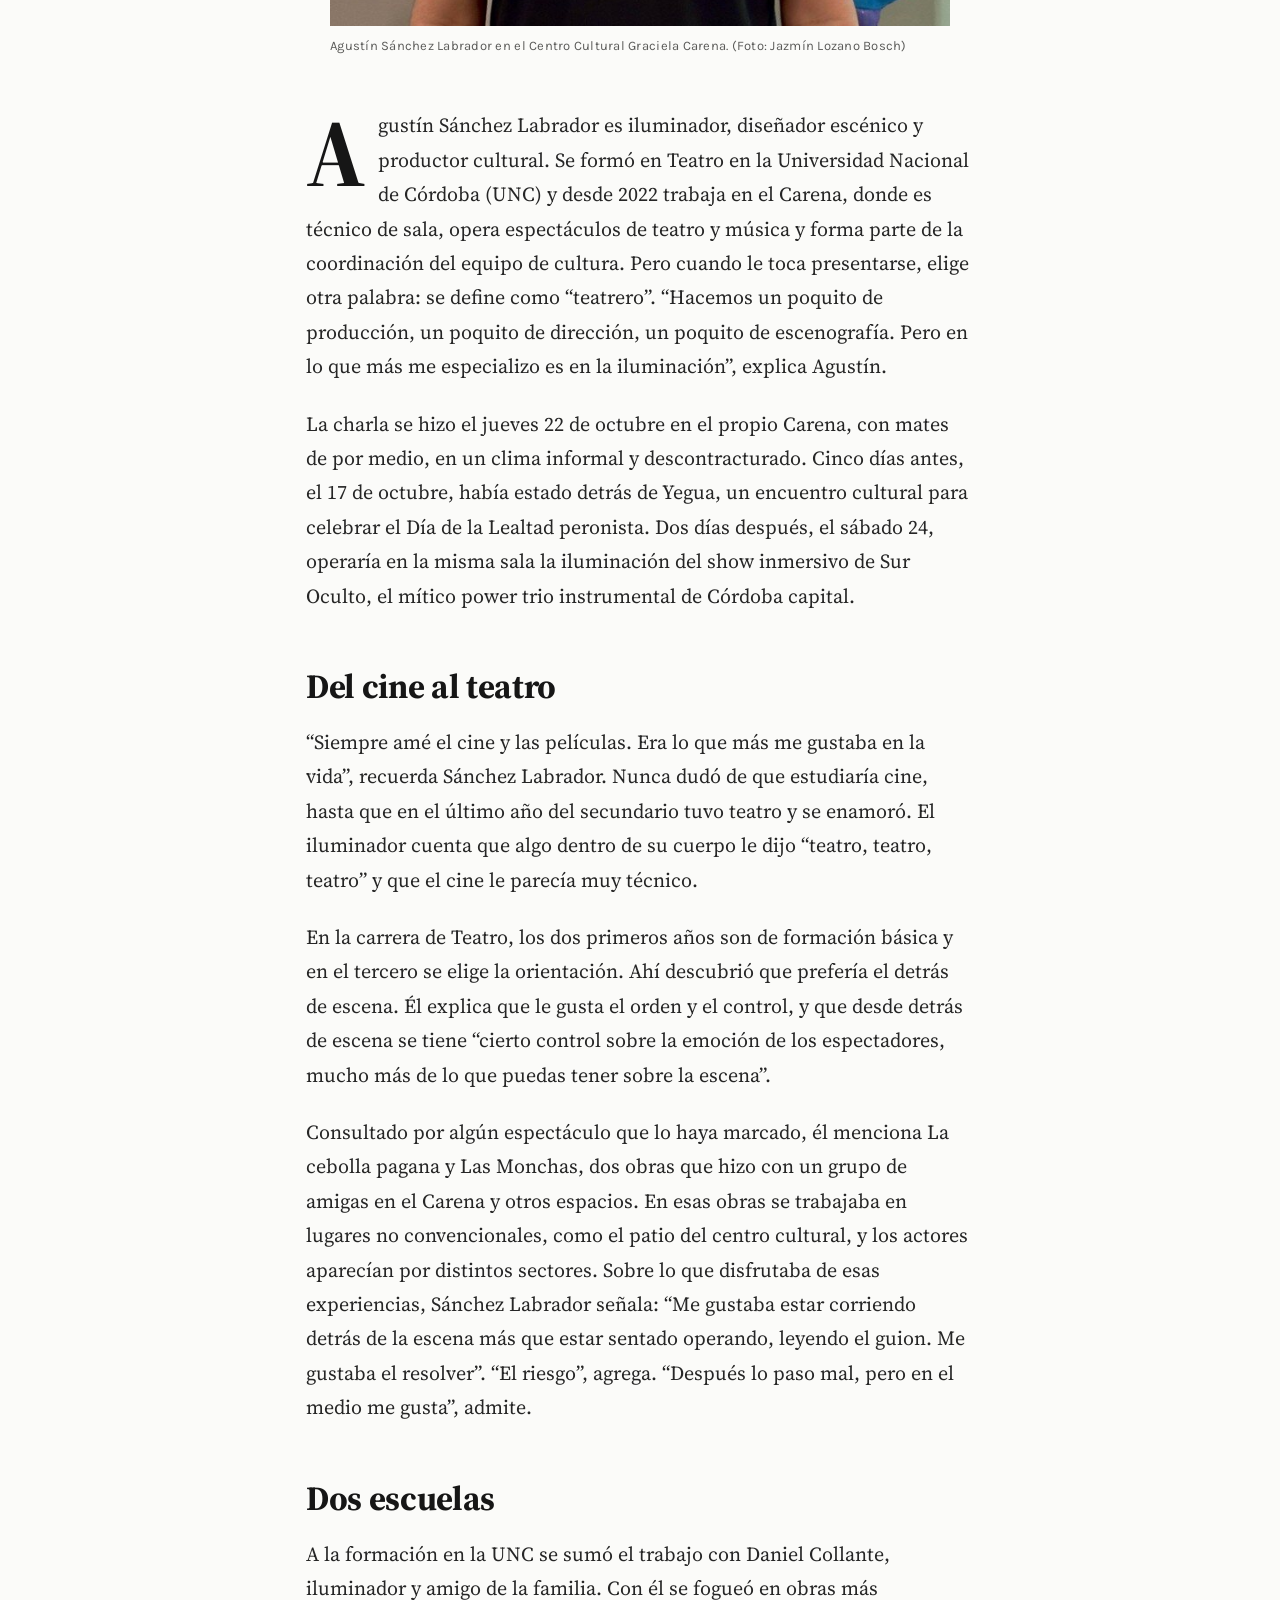
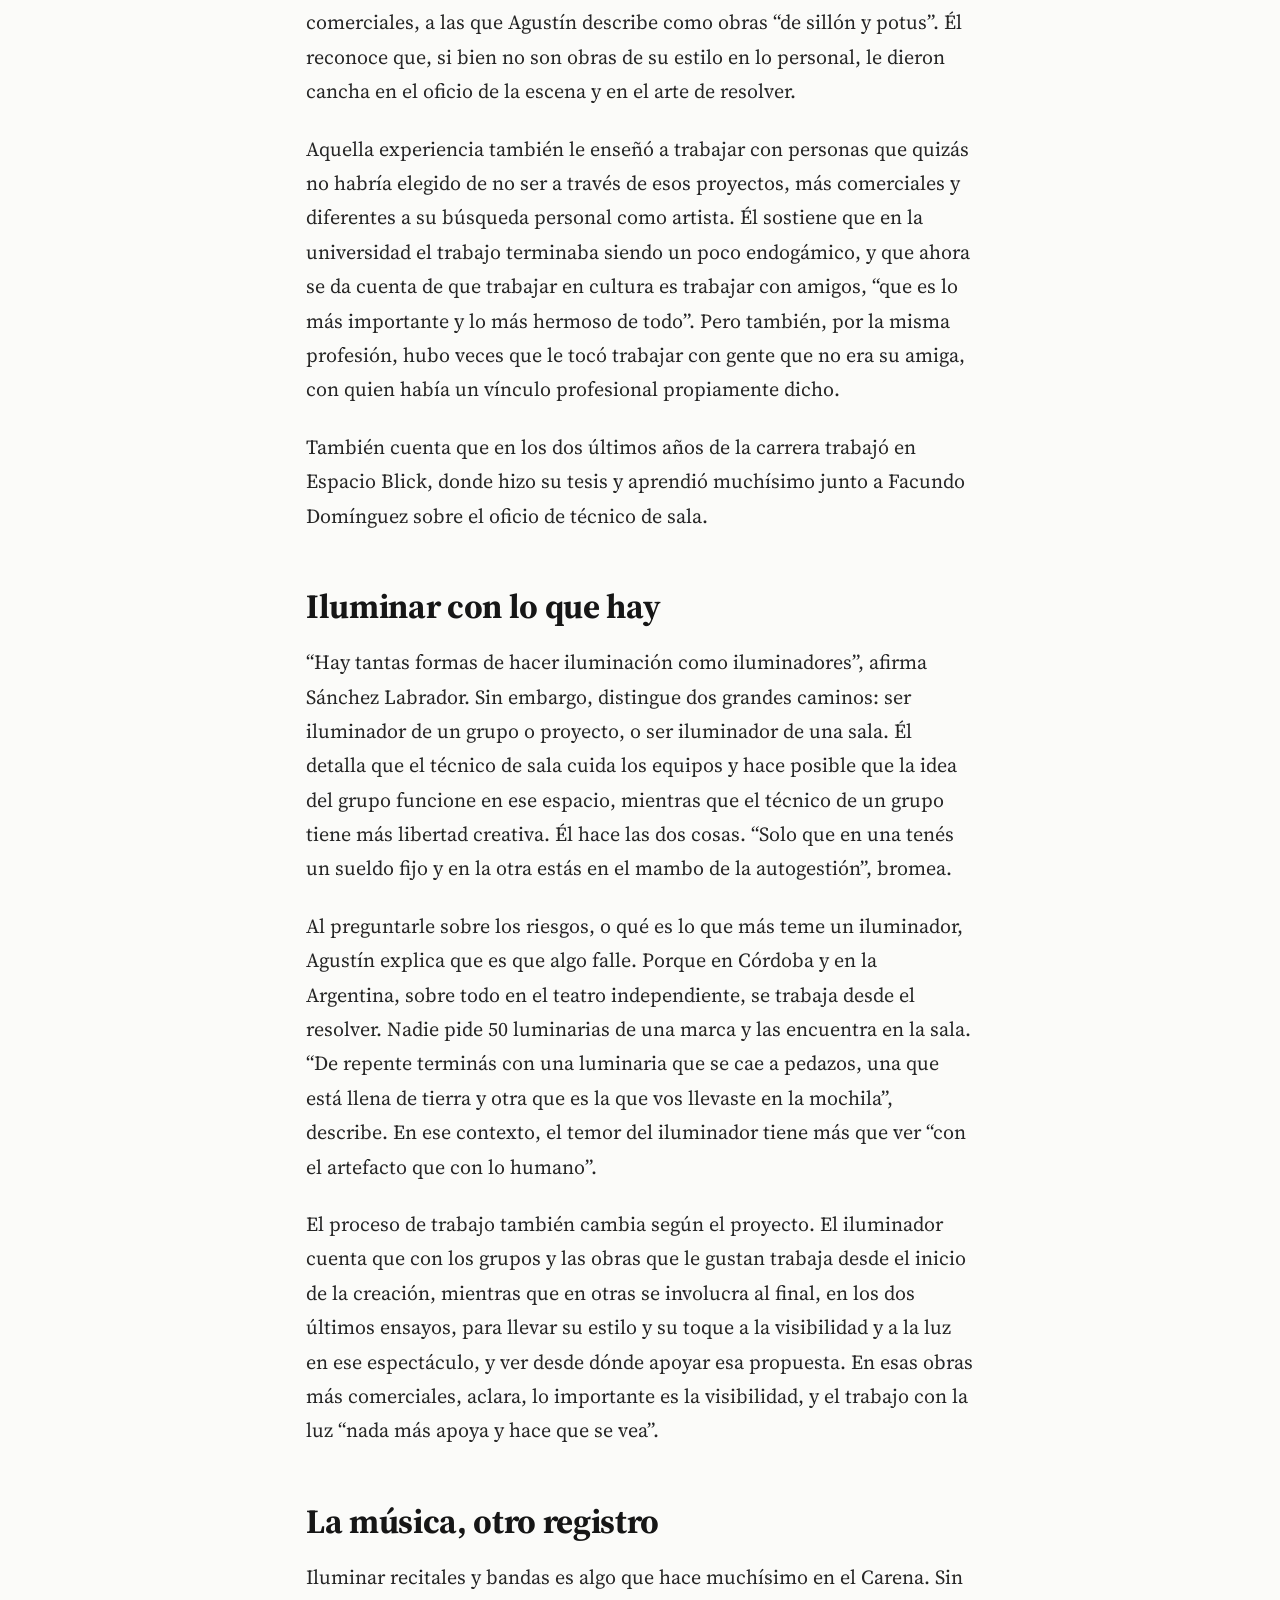
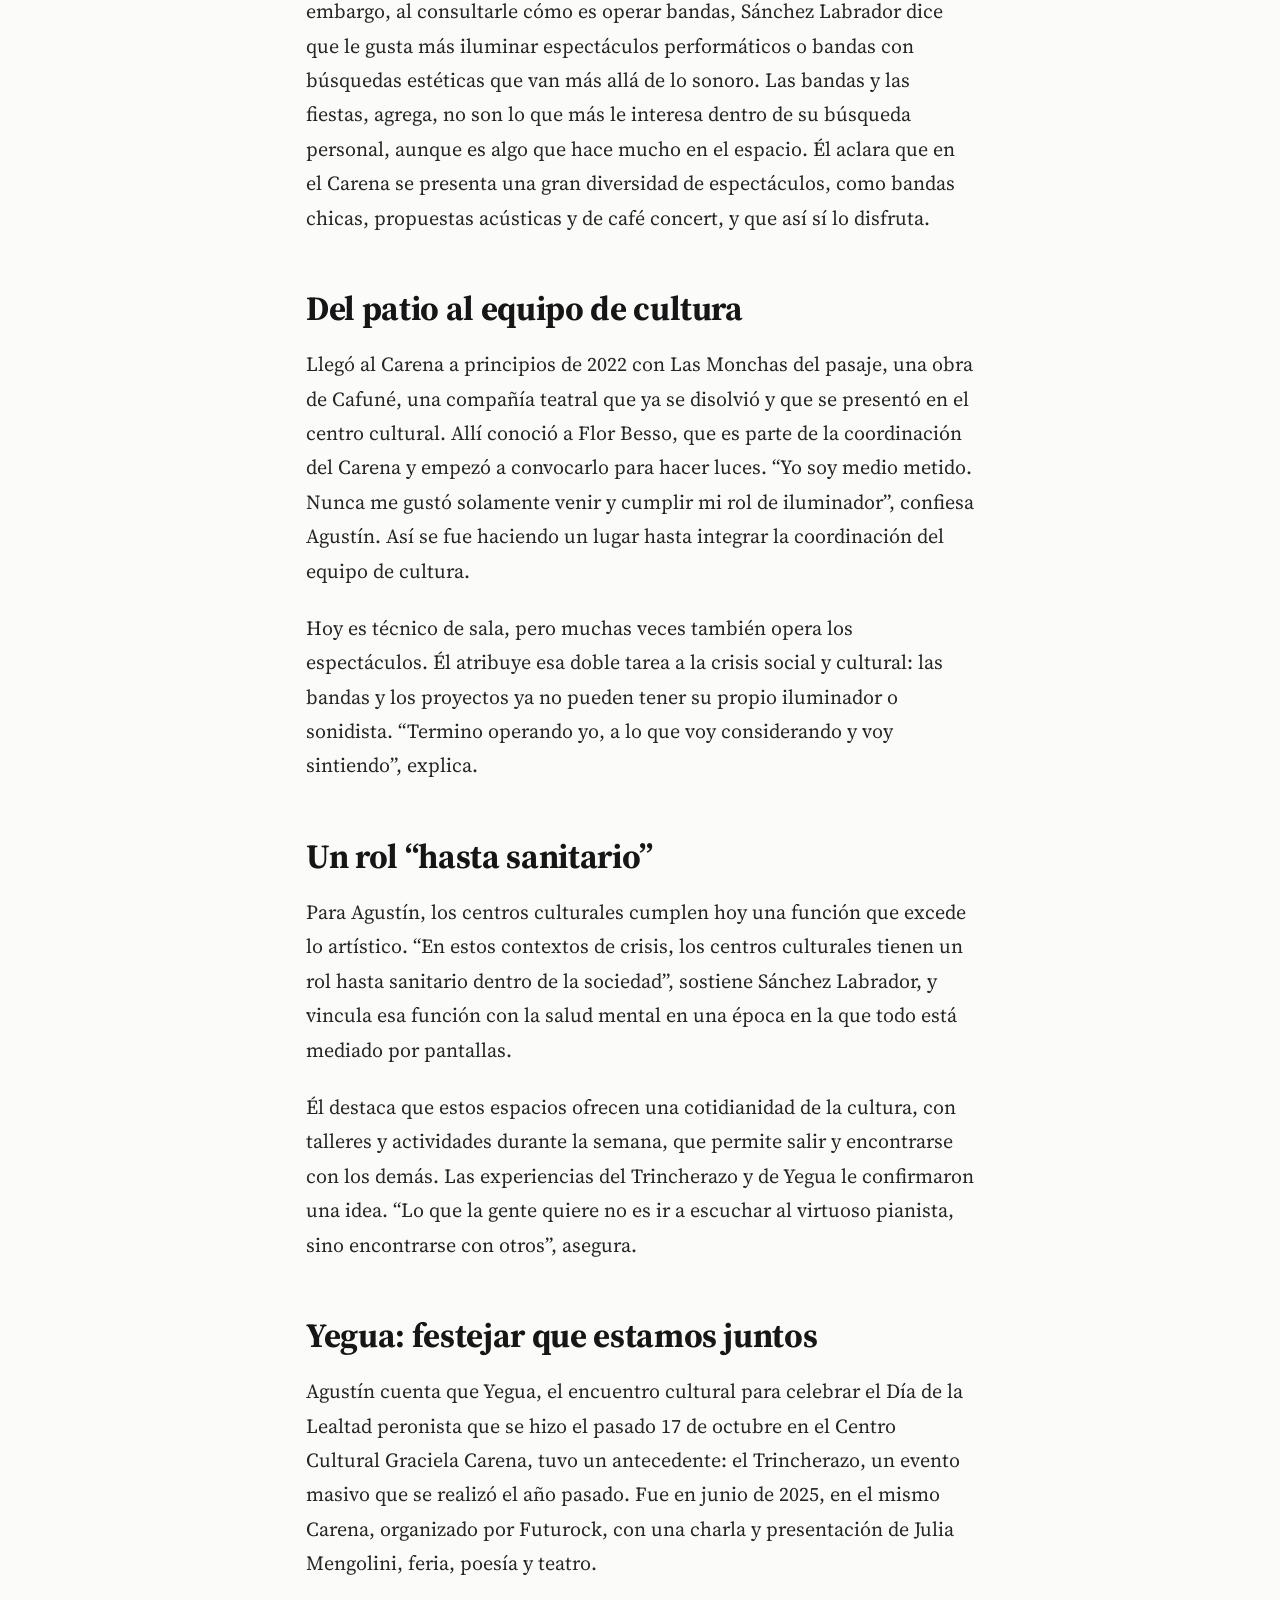
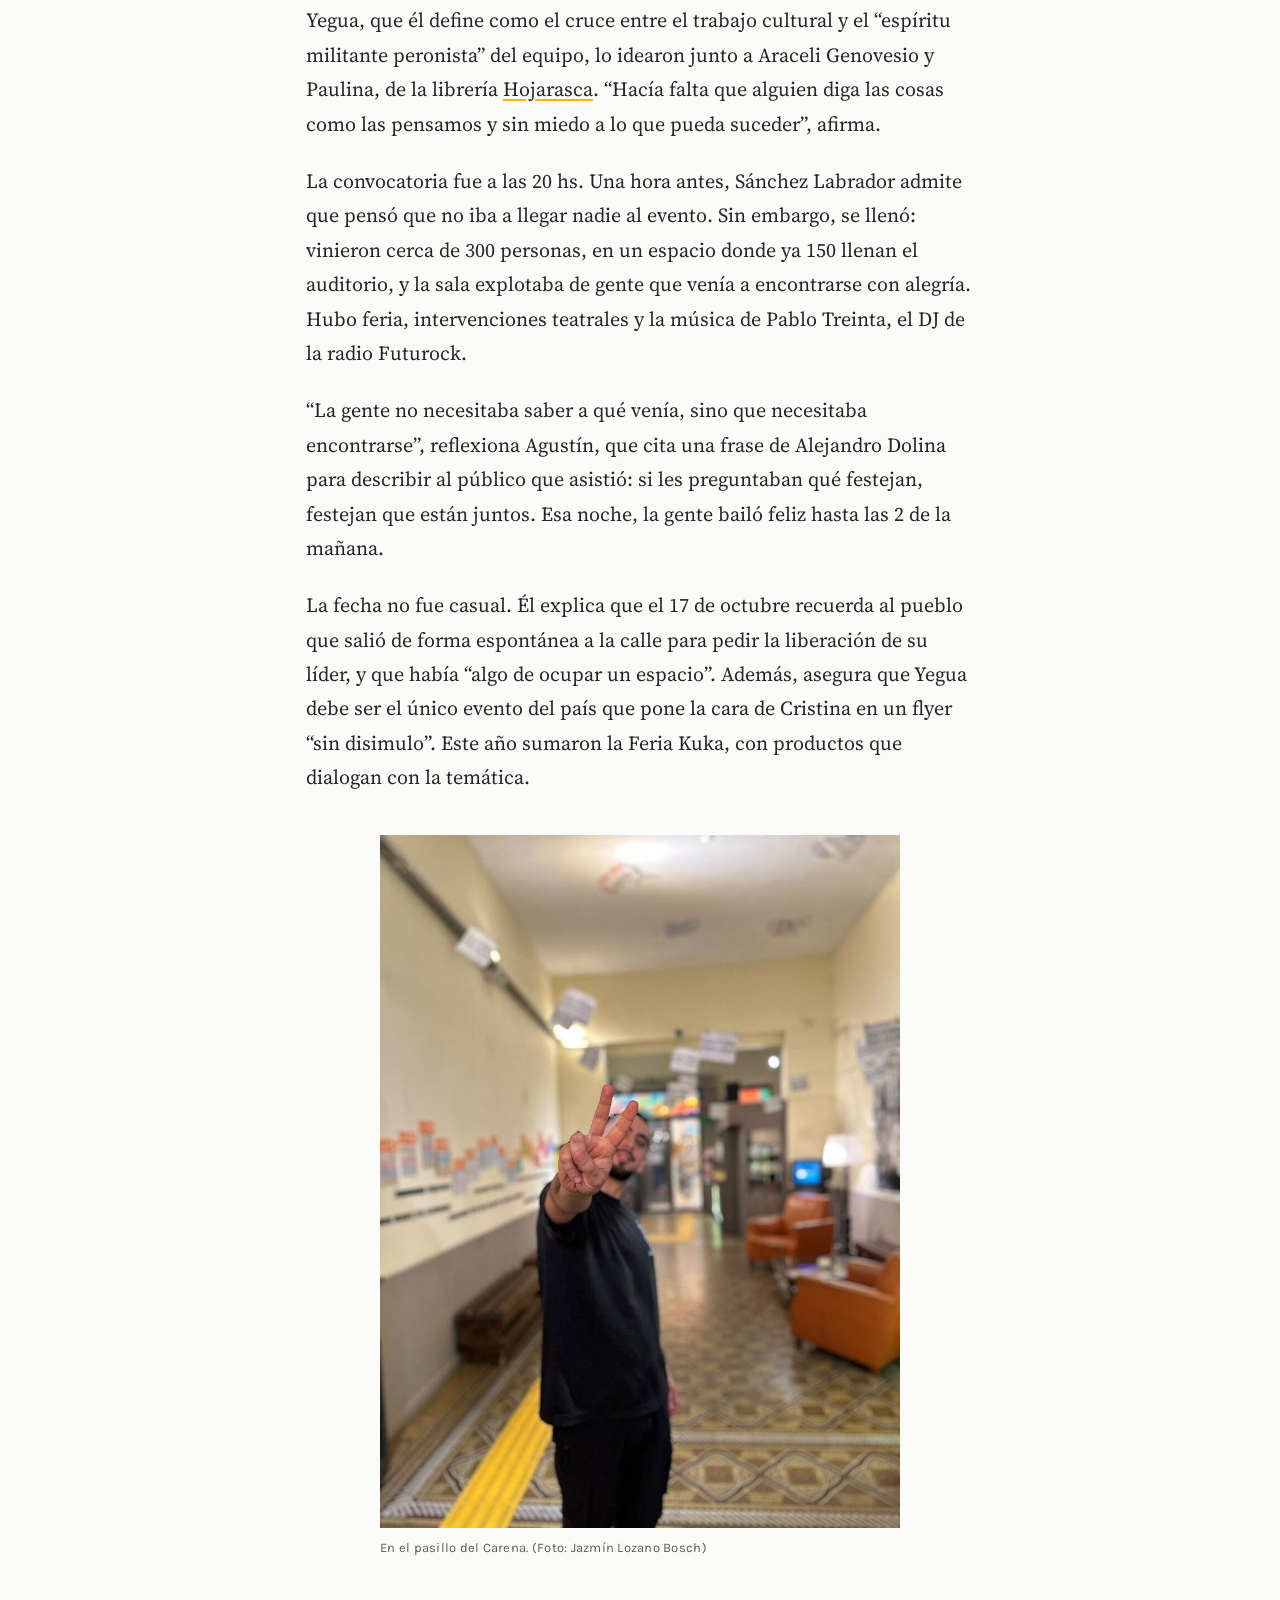
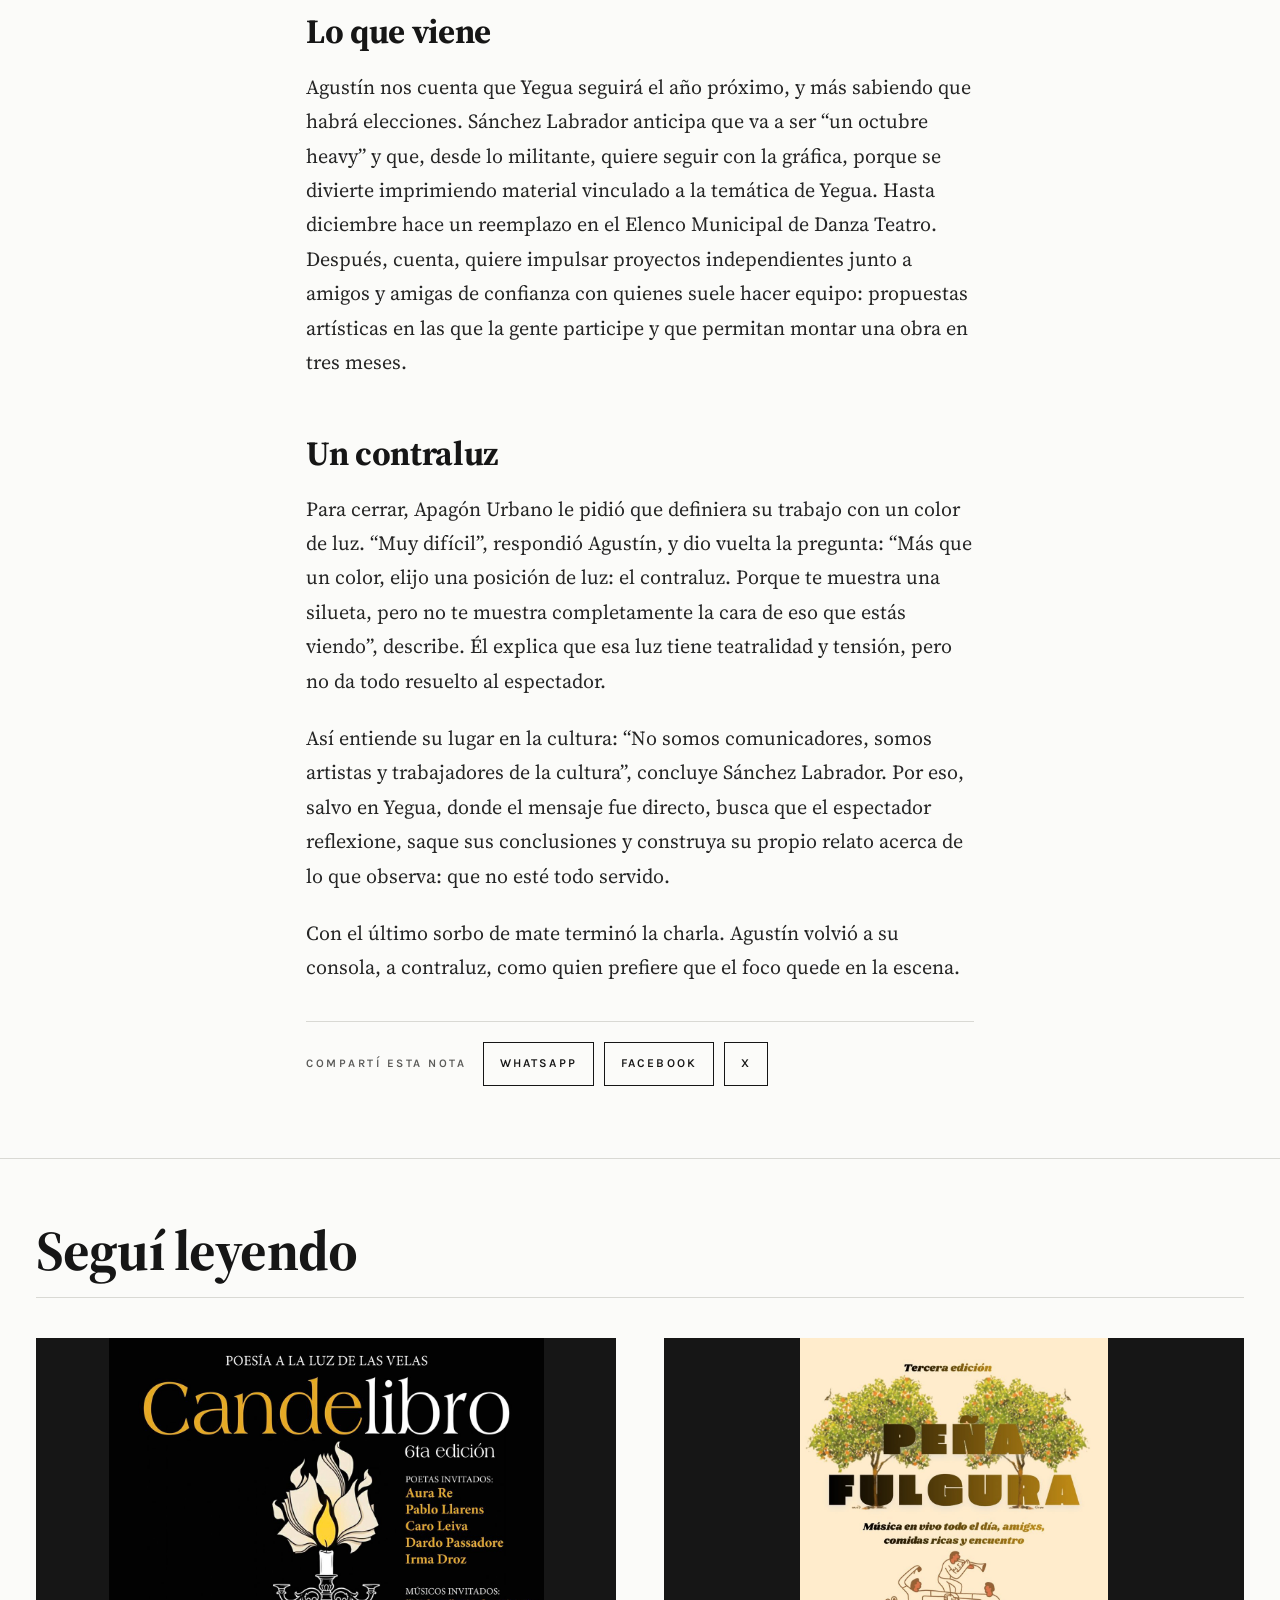
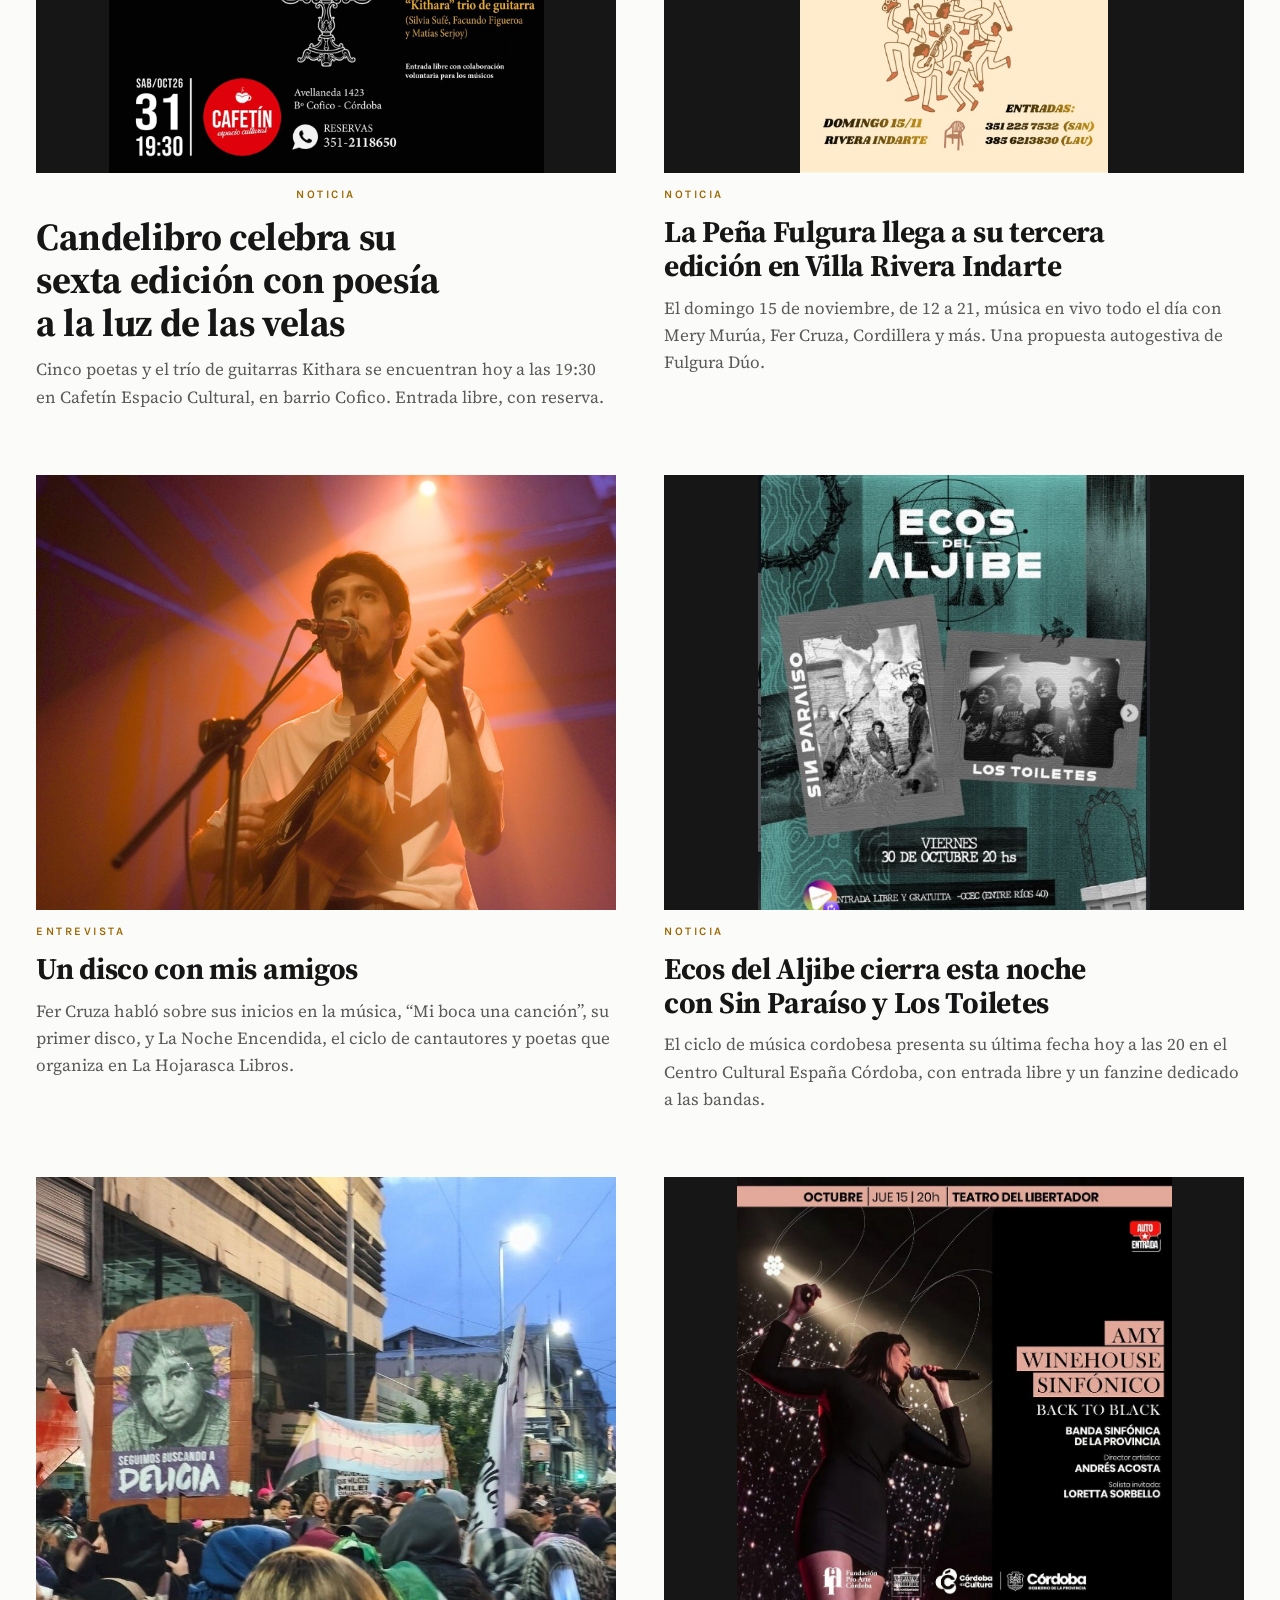
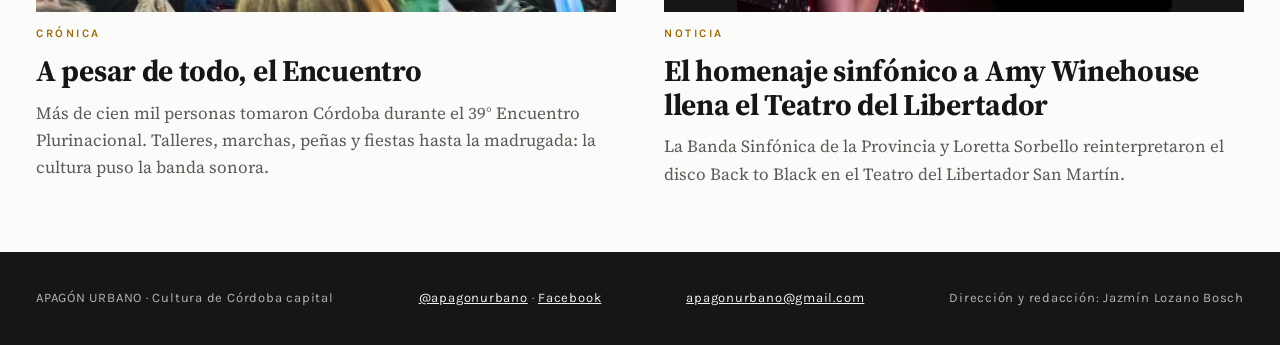
==== commit 75daf6bc: "Revista: titulares y texto en Source Serif 4, estilo diario de referencia Co-Authored-By: Claude Opu" ====
--- a/agustin-sanchez-labrador.html
+++ b/agustin-sanchez-labrador.html
@@ -18,7 +18,7 @@
 <meta name="twitter:card" content="summary_large_image">
 <link rel="preconnect" href="https://fonts.googleapis.com">
 <link rel="preconnect" href="https://fonts.gstatic.com" crossorigin>
-<link rel="stylesheet" href="https://fonts.googleapis.com/css2?family=Bebas+Neue&amp;family=Bodoni+Moda:ital,opsz,wght@0,6..96,400;0,6..96,500;0,6..96,600;1,6..96,400;1,6..96,500&amp;family=Spectral:ital,wght@0,400;0,600;1,400&amp;family=Karla:wght@400;600;700&amp;family=Space+Mono:wght@700&amp;display=swap">
+<link rel="stylesheet" href="https://fonts.googleapis.com/css2?family=Bebas+Neue&amp;family=Source+Serif+4:ital,opsz,wght@0,8..60,400;0,8..60,600;0,8..60,700;1,8..60,400&amp;family=Karla:wght@400;600;700&amp;family=Space+Mono:wght@700&amp;display=swap">
 <link rel="stylesheet" href="styles.css">
 <link rel="stylesheet" href="revista.css">
 </head>
--- a/revista.css
+++ b/revista.css
@@ -14,11 +14,11 @@
   --linea: #D9D9D4;
   --tiza: #161616;
   --gris: #5A5A58;
-  --titular: "Bodoni Moda", "Didot", "Bodoni 72", Georgia, serif;
-  --texto: "Spectral", Georgia, "Times New Roman", serif;
+  --titular: "Source Serif 4", Georgia, "Times New Roman", serif;
+  --texto: "Source Serif 4", Georgia, "Times New Roman", serif;
   --datos: "Karla", "Helvetica Neue", Arial, sans-serif;
   --mono: "Karla", "Helvetica Neue", Arial, sans-serif;
-  --display: "Bodoni Moda", Georgia, serif;
+  --display: "Source Serif 4", Georgia, serif;
   color-scheme: light;
 }
 body { background: var(--papel); color: var(--tinta); font-family: var(--texto); font-size: 19px; line-height: 1.6; }
@@ -64,8 +64,8 @@
 .hero .foto { aspect-ratio: 16 / 8; border: 0; object-position: center 30%; }
 .hero .wrap > div { max-width: 820px; display: flex; flex-direction: column; align-items: center; }
 .hero .kicker { color: var(--farol-oscuro); }
-.hero h1 { font-family: var(--titular); font-weight: 500; font-size: clamp(46px, 6.6vw, 92px); line-height: 1; letter-spacing: -.02em; margin: 16px 0 22px; }
-.hero h1 em { font-style: italic; color: inherit; }
+.hero h1 { font-family: var(--titular); font-weight: 700; font-size: clamp(46px, 6.6vw, 92px); line-height: 1; letter-spacing: -.02em; margin: 16px 0 22px; }
+.hero h1 em { font-style: normal; color: inherit; }
 .hero .bajada { font-size: 21px; color: var(--tinta-2); max-width: 46ch; }
 .firma { font-family: var(--datos); font-size: 13px; letter-spacing: .06em; color: var(--tinta-2); }
 .skyline { display: none; }
@@ -73,7 +73,7 @@
 /* Secciones */
 section.bloque .wrap { padding-block: 64px; }
 .encabezado { border-bottom: 1px solid var(--regla); padding-bottom: 18px; margin-bottom: 40px; align-items: flex-end; }
-.encabezado h1, .encabezado h2 { font-family: var(--titular); font-weight: 500; font-style: italic; font-size: clamp(40px, 4.4vw, 60px); letter-spacing: -.015em; line-height: 1; }
+.encabezado h1, .encabezado h2 { font-family: var(--titular); font-weight: 700; font-style: normal; font-size: clamp(40px, 4.4vw, 60px); letter-spacing: -.015em; line-height: 1; }
 .encabezado p { font-family: var(--datos); font-size: 13px; letter-spacing: .08em; color: var(--tinta-2); }
 
 /* Notas: dos columnas, imágenes grandes */
@@ -85,10 +85,10 @@
 .nota .img { aspect-ratio: 4 / 3; border-bottom: 0; background: var(--velo); }
 .nota .img.entera { background: #161616; }
 .nota .seccion { color: var(--farol-oscuro); }
-.nota h3 { font-family: var(--titular); font-weight: 500; font-size: 30px; line-height: 1.12; letter-spacing: -.01em; }
+.nota h3 { font-family: var(--titular); font-weight: 700; font-size: 30px; line-height: 1.12; letter-spacing: -.01em; }
 .nota:hover h3 { text-decoration-color: var(--farol); text-decoration-thickness: 1px; }
 .nota p { color: var(--tinta-2); font-size: 17px; }
-.nota .img-agenda { background: #161616; color: var(--papel); font-family: var(--titular); font-style: italic; font-weight: 500; font-size: 52px; line-height: 1; }
+.nota .img-agenda { background: #161616; color: var(--papel); font-family: var(--titular); font-style: normal; font-weight: 700; font-size: 52px; line-height: 1; }
 .nota .img-agenda span { font-family: var(--datos); font-style: normal; color: var(--farol); }
 .notas.dos .nota:first-child { display: flex; grid-column: auto; }
 .mas .notas .nota:first-child { display: flex; grid-column: auto; }
@@ -99,15 +99,15 @@
 .dest-agenda figcaption { font-family: var(--datos); font-size: 11.5px; letter-spacing: .04em; }
 .tipo { background: transparent; color: var(--farol-oscuro); padding: 0; }
 .dest-cuando { font-family: var(--datos); font-weight: 600; font-size: 12.5px; letter-spacing: .16em; color: var(--tinta-2); }
-.dest-txt h3, .destacados .dest-txt h3 { font-family: var(--titular); font-weight: 500; font-size: clamp(26px, 2.4vw, 32px); line-height: 1.1; letter-spacing: -.01em; }
+.dest-txt h3, .destacados .dest-txt h3 { font-family: var(--titular); font-weight: 700; font-size: clamp(26px, 2.4vw, 32px); line-height: 1.1; letter-spacing: -.01em; }
 .dest-txt p { color: var(--tinta-2); font-size: 16.5px; }
 .dest-datos { font-family: var(--datos); font-size: 14px; color: var(--tinta); }
 .dest-datos li::before { content: "— "; color: var(--farol-oscuro); }
 .filtros button { font-family: var(--datos); font-weight: 600; letter-spacing: .14em; font-size: 11.5px; color: var(--tinta-2); border-color: var(--regla); background: transparent; border-radius: 999px; }
 .filtros button[aria-pressed="true"] { background: var(--tinta); color: var(--papel); border-color: var(--tinta); }
 .agenda li { border-bottom-color: var(--regla); }
-.agenda li.mes h3 { font-family: var(--titular); font-style: italic; font-weight: 500; font-size: 32px; letter-spacing: 0; text-transform: none; color: var(--tinta); }
-.dia { font-family: var(--titular); font-weight: 500; font-size: 30px; line-height: 1; }
+.agenda li.mes h3 { font-family: var(--titular); font-style: normal; font-weight: 700; font-size: 32px; letter-spacing: 0; text-transform: none; color: var(--tinta); }
+.dia { font-family: var(--titular); font-weight: 700; font-size: 30px; line-height: 1; }
 .dia span { font-family: var(--datos); font-weight: 600; color: var(--farol-oscuro); font-size: 12.5px; letter-spacing: .08em; }
 .evento strong { font-family: var(--texto); font-weight: 600; font-size: 19px; }
 .evento small { font-family: var(--datos); color: var(--tinta-2); font-size: 14px; }
@@ -117,16 +117,16 @@
 /* Quiénes somos: página de revista sobre fondo noche */
 .manifiesto { background: #161616; color: #F2F2EE; }
 .manifiesto .wrap { padding-block: 96px; }
-.manifiesto h2 { font-family: var(--titular); font-weight: 500; font-style: italic; font-size: clamp(42px, 5vw, 72px); line-height: 1.02; letter-spacing: -.02em; }
+.manifiesto h2 { font-family: var(--titular); font-weight: 700; font-style: normal; font-size: clamp(42px, 5vw, 72px); line-height: 1.02; letter-spacing: -.02em; }
 .manifiesto .label { color: var(--farol); }
-.qs-texto .destacado { font-family: var(--titular); font-weight: 500; font-size: 28px; line-height: 1.3; }
+.qs-texto .destacado { font-family: var(--titular); font-weight: 600; font-size: 28px; line-height: 1.3; }
 .manifiesto .staff { font-family: var(--datos); }
 .ejes span { font-family: var(--datos); font-weight: 600; letter-spacing: .16em; font-size: 11px; border-color: #6A6A66; border-radius: 999px; }
 .por-que { border-left: 1px solid var(--farol); }
-.por-que h3 { font-family: var(--titular); font-style: italic; font-weight: 500; font-size: 30px; letter-spacing: 0; }
+.por-que h3 { font-family: var(--titular); font-style: normal; font-weight: 700; font-size: 30px; letter-spacing: 0; }
 
 /* Contacto */
-.contacto h2 { font-family: var(--titular); font-weight: 500; font-style: italic; font-size: 52px; letter-spacing: -.015em; }
+.contacto h2 { font-family: var(--titular); font-weight: 700; font-style: normal; font-size: 52px; letter-spacing: -.015em; }
 .contacto p { color: var(--tinta-2); }
 label { font-family: var(--datos); font-weight: 600; letter-spacing: .14em; color: var(--tinta-2); }
 input, textarea { background: transparent; border: 0; border-bottom: 1px solid var(--tinta); color: var(--tinta); padding-inline: 0; }
@@ -139,15 +139,15 @@
 .volver { font-family: var(--datos); font-weight: 600; letter-spacing: .16em; color: var(--tinta-2); }
 .volver:hover { color: var(--farol-oscuro); }
 .seccion-nota { color: var(--tinta-2); }
-.articulo-cab h1 { font-family: var(--titular); font-weight: 500; font-size: clamp(42px, 6vw, 80px); line-height: 1.02; letter-spacing: -.02em; margin: 20px 0 22px; }
+.articulo-cab h1 { font-family: var(--titular); font-weight: 700; font-size: clamp(42px, 6vw, 80px); line-height: 1.02; letter-spacing: -.02em; margin: 20px 0 22px; }
 .articulo-cab .bajada { font-family: var(--titular); font-style: italic; font-size: 23px; line-height: 1.4; color: var(--tinta-2); margin-inline: auto; }
 .firma-nota { font-family: var(--datos); letter-spacing: .06em; color: var(--tinta-2); justify-content: center; }
 .firma-nota b { color: var(--tinta); }
 .foto-principal { max-width: 1100px; }
 .lectura { max-width: 700px; padding-block: 52px 72px; }
 .lectura p { font-size: 20px; line-height: 1.72; color: #262626; }
-.lectura p:first-of-type::first-letter { font-family: var(--titular); font-weight: 500; color: var(--tinta); font-size: 96px; line-height: .78; padding: 8px 12px 0 0; }
-.lectura h2 { font-family: var(--titular); font-style: italic; font-weight: 500; font-size: 34px; letter-spacing: -.01em; line-height: 1.15; }
+.lectura p:first-of-type::first-letter { font-family: var(--titular); font-weight: 700; color: var(--tinta); font-size: 96px; line-height: .78; padding: 8px 12px 0 0; }
+.lectura h2 { font-family: var(--titular); font-style: normal; font-weight: 700; font-size: 34px; letter-spacing: -.01em; line-height: 1.15; }
 .lectura a { text-decoration-color: var(--farol); }
 .lectura a:hover { color: var(--farol-oscuro); }
 figure img { background: var(--velo); }
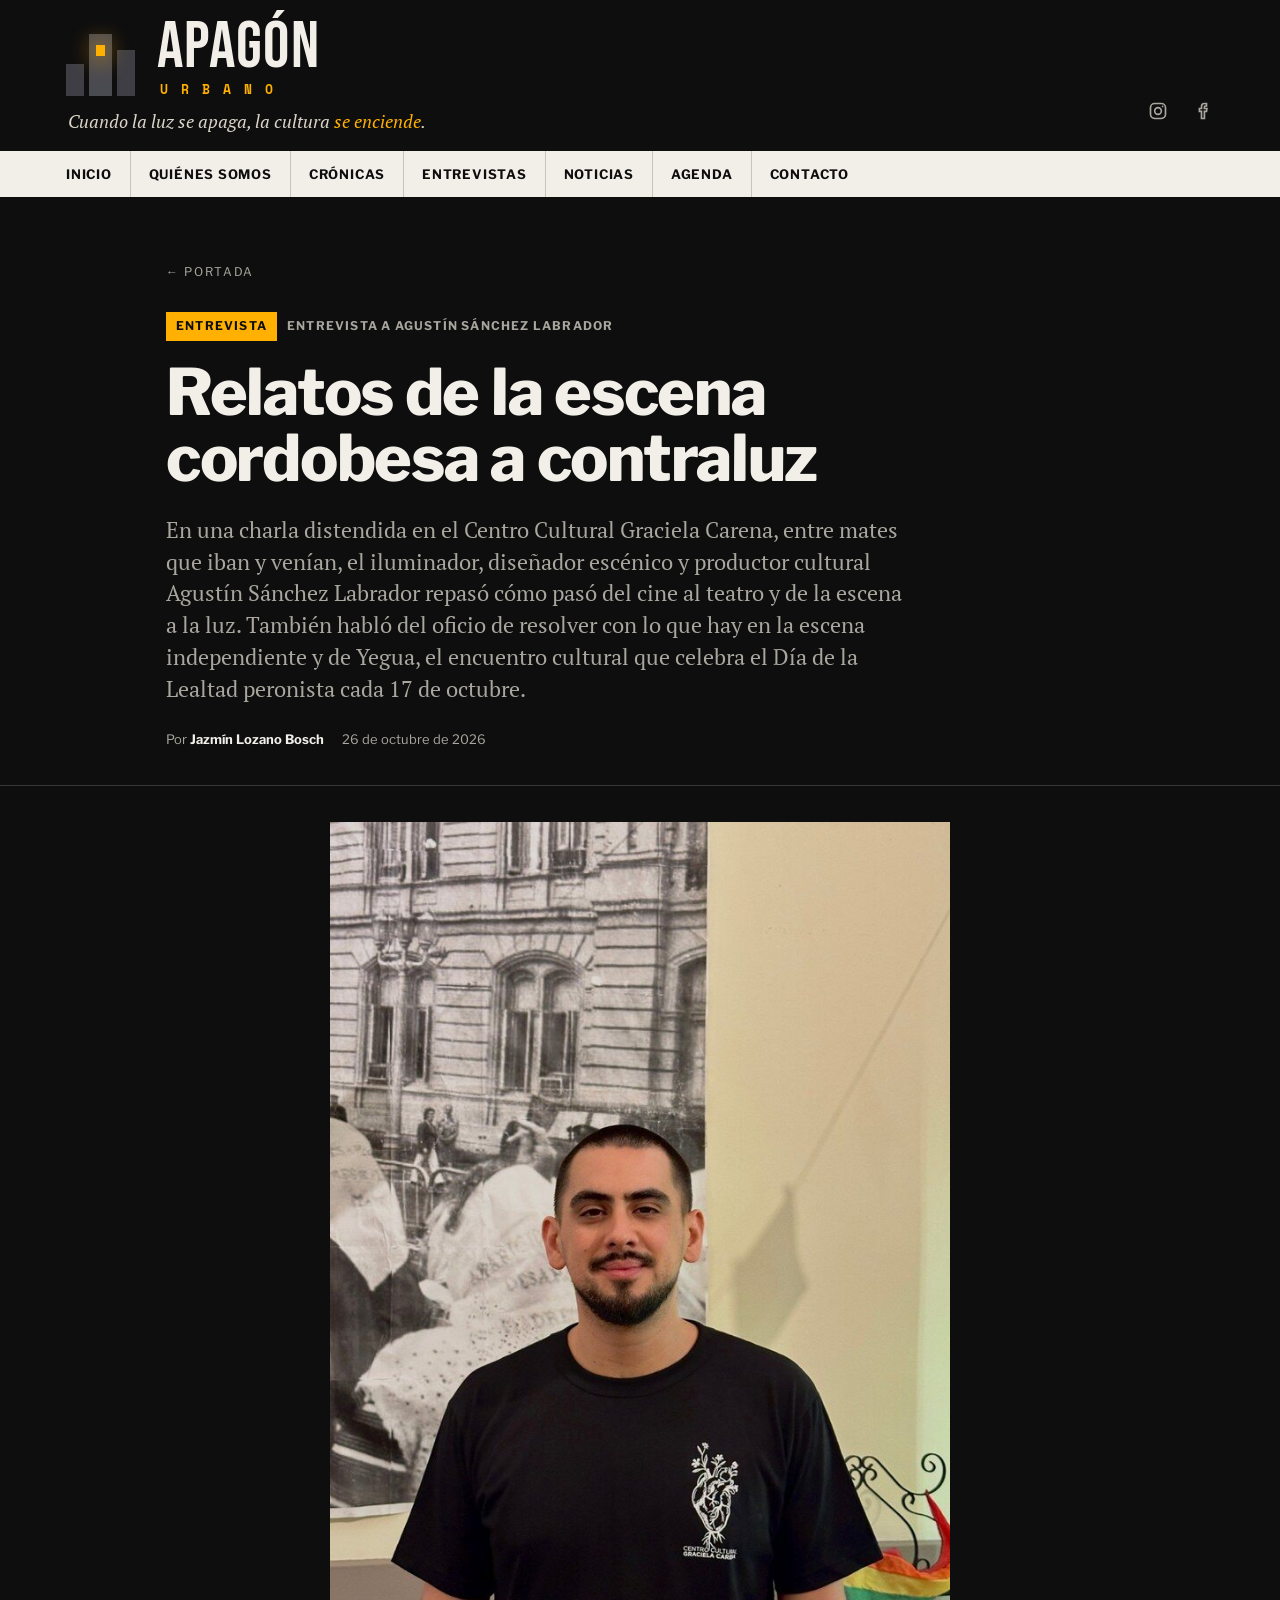
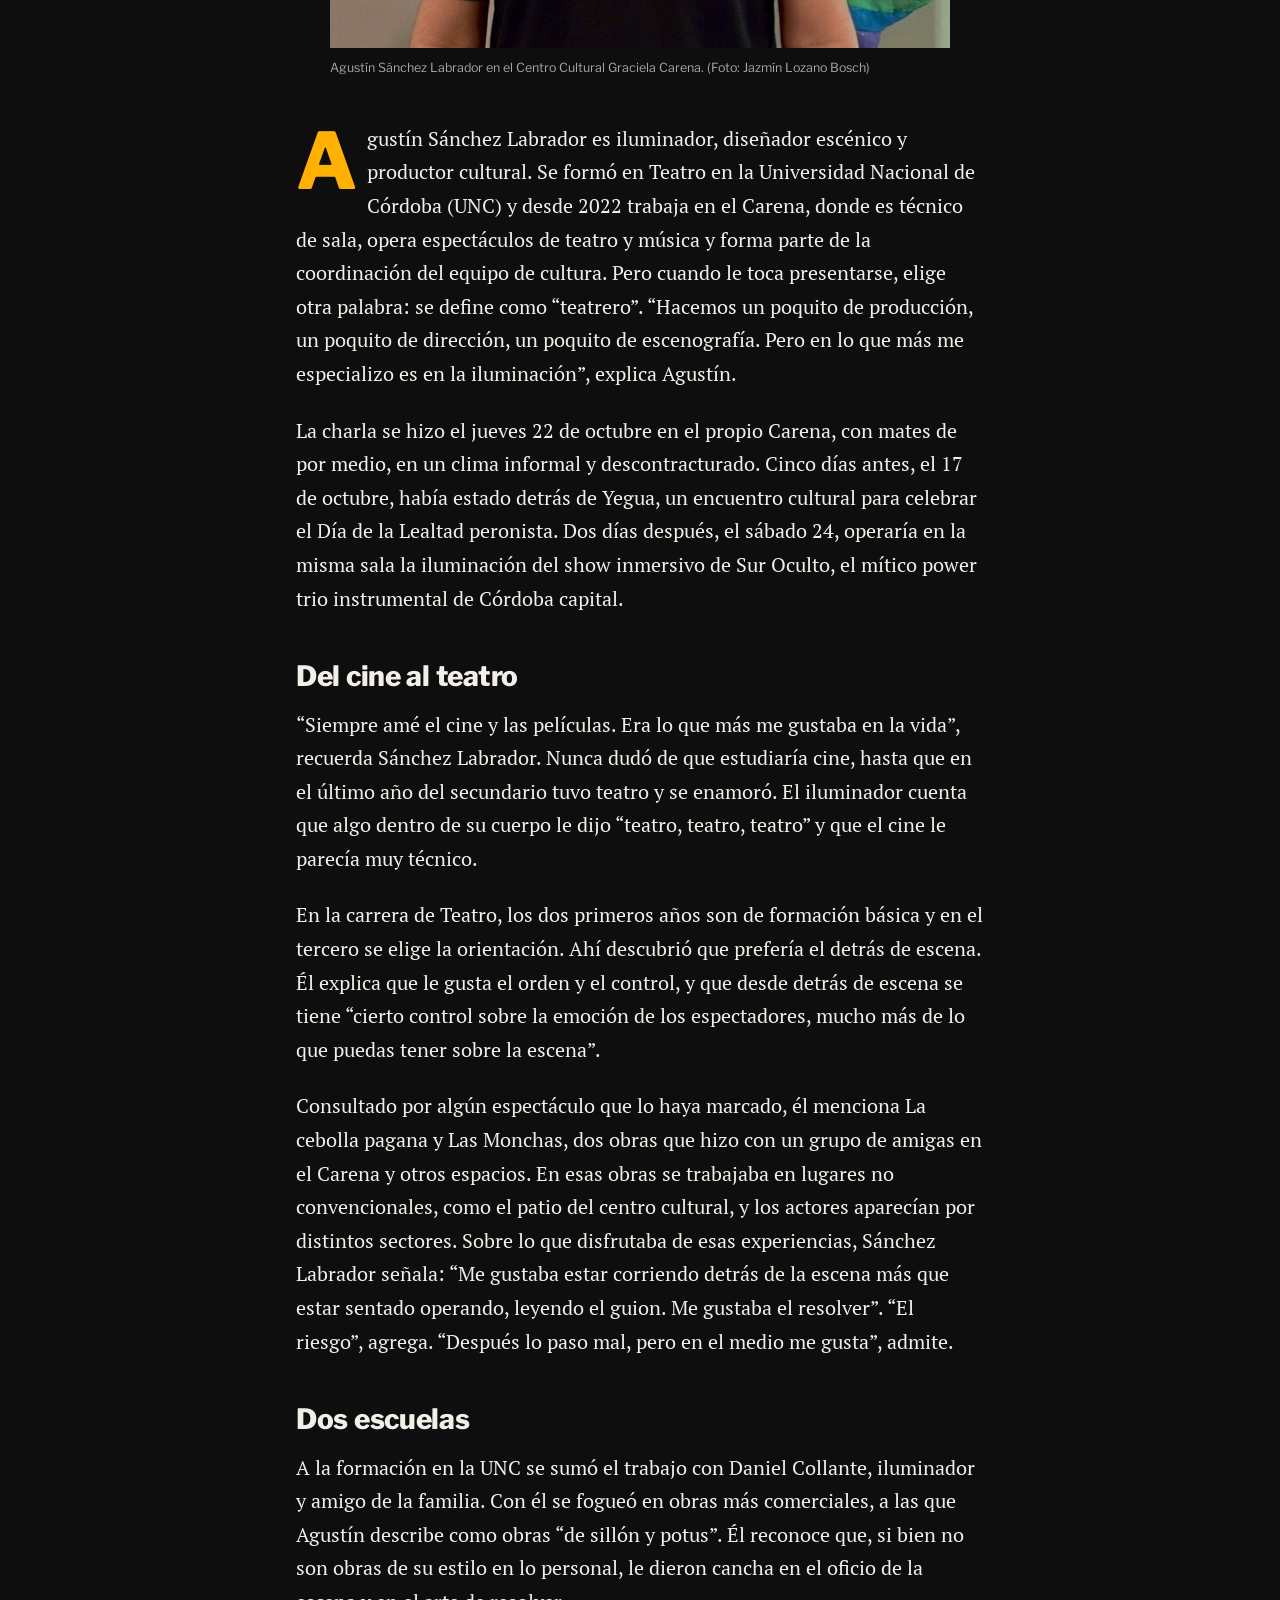
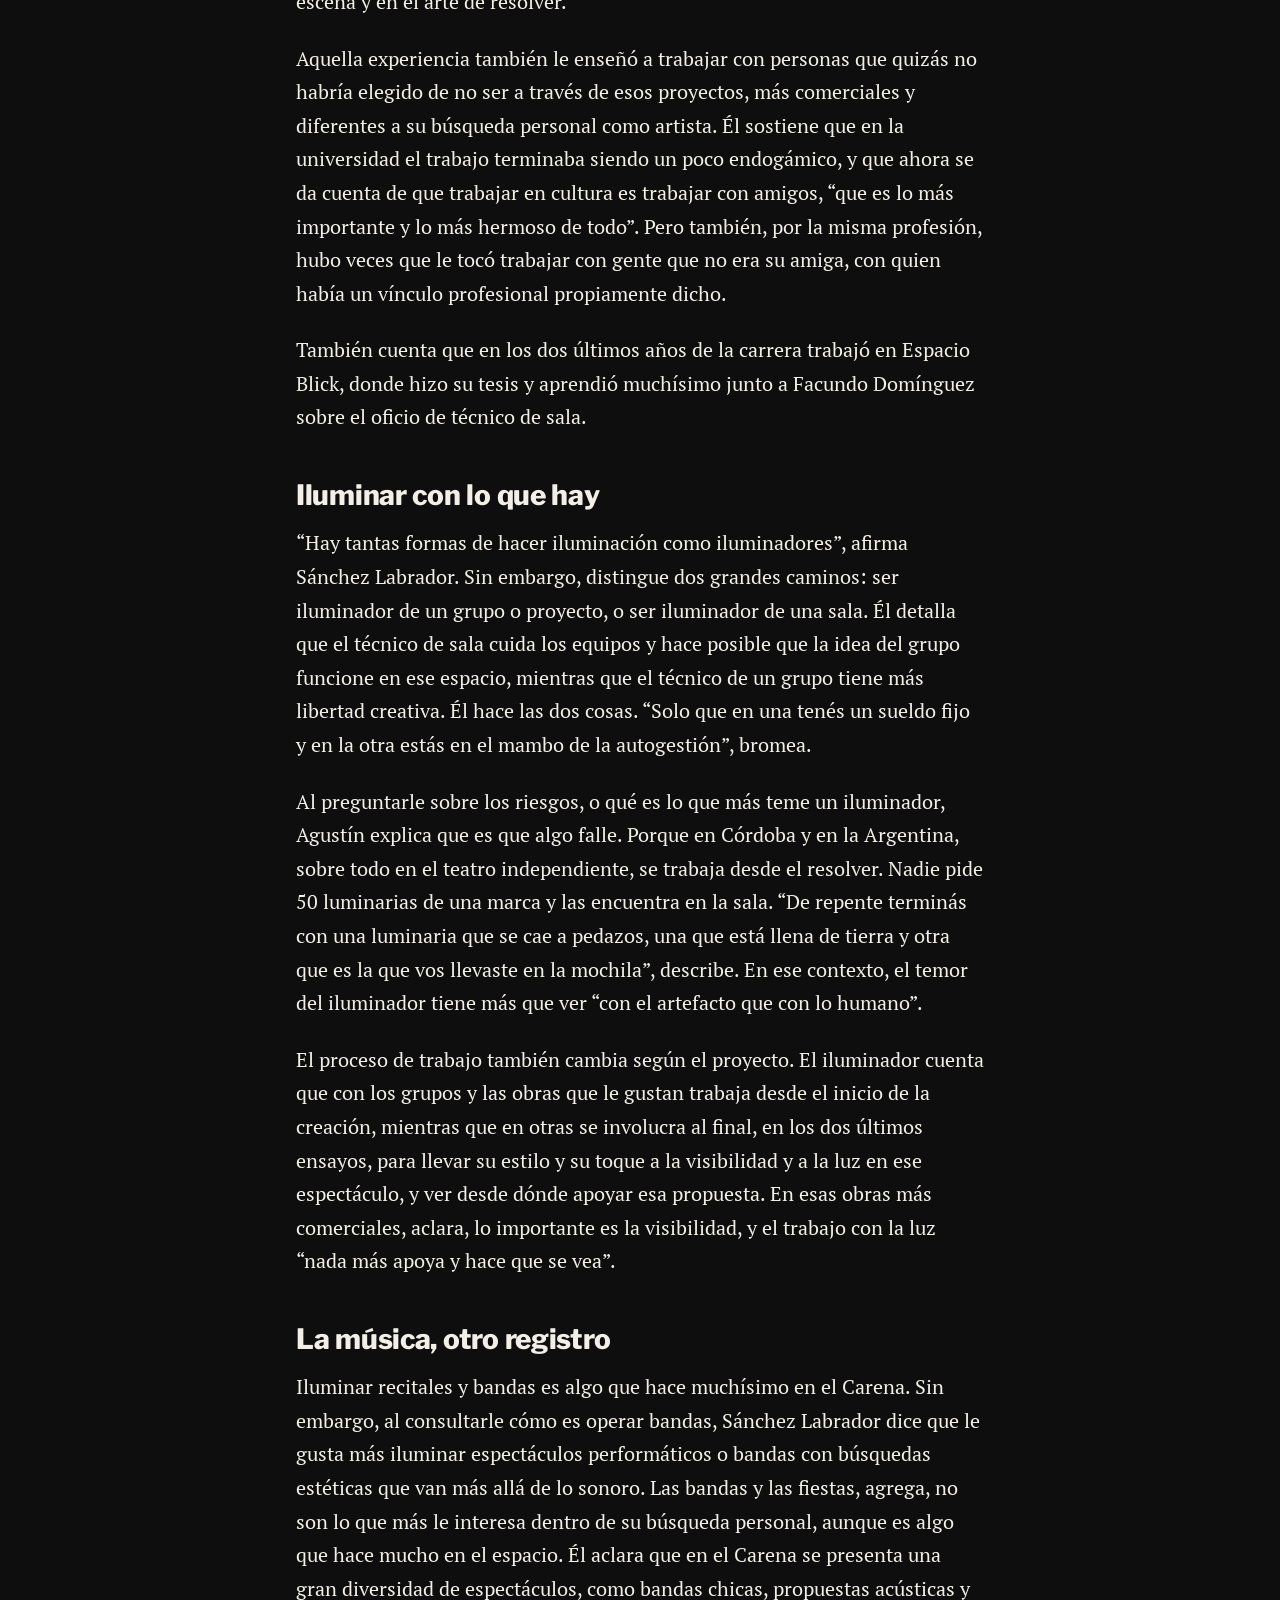
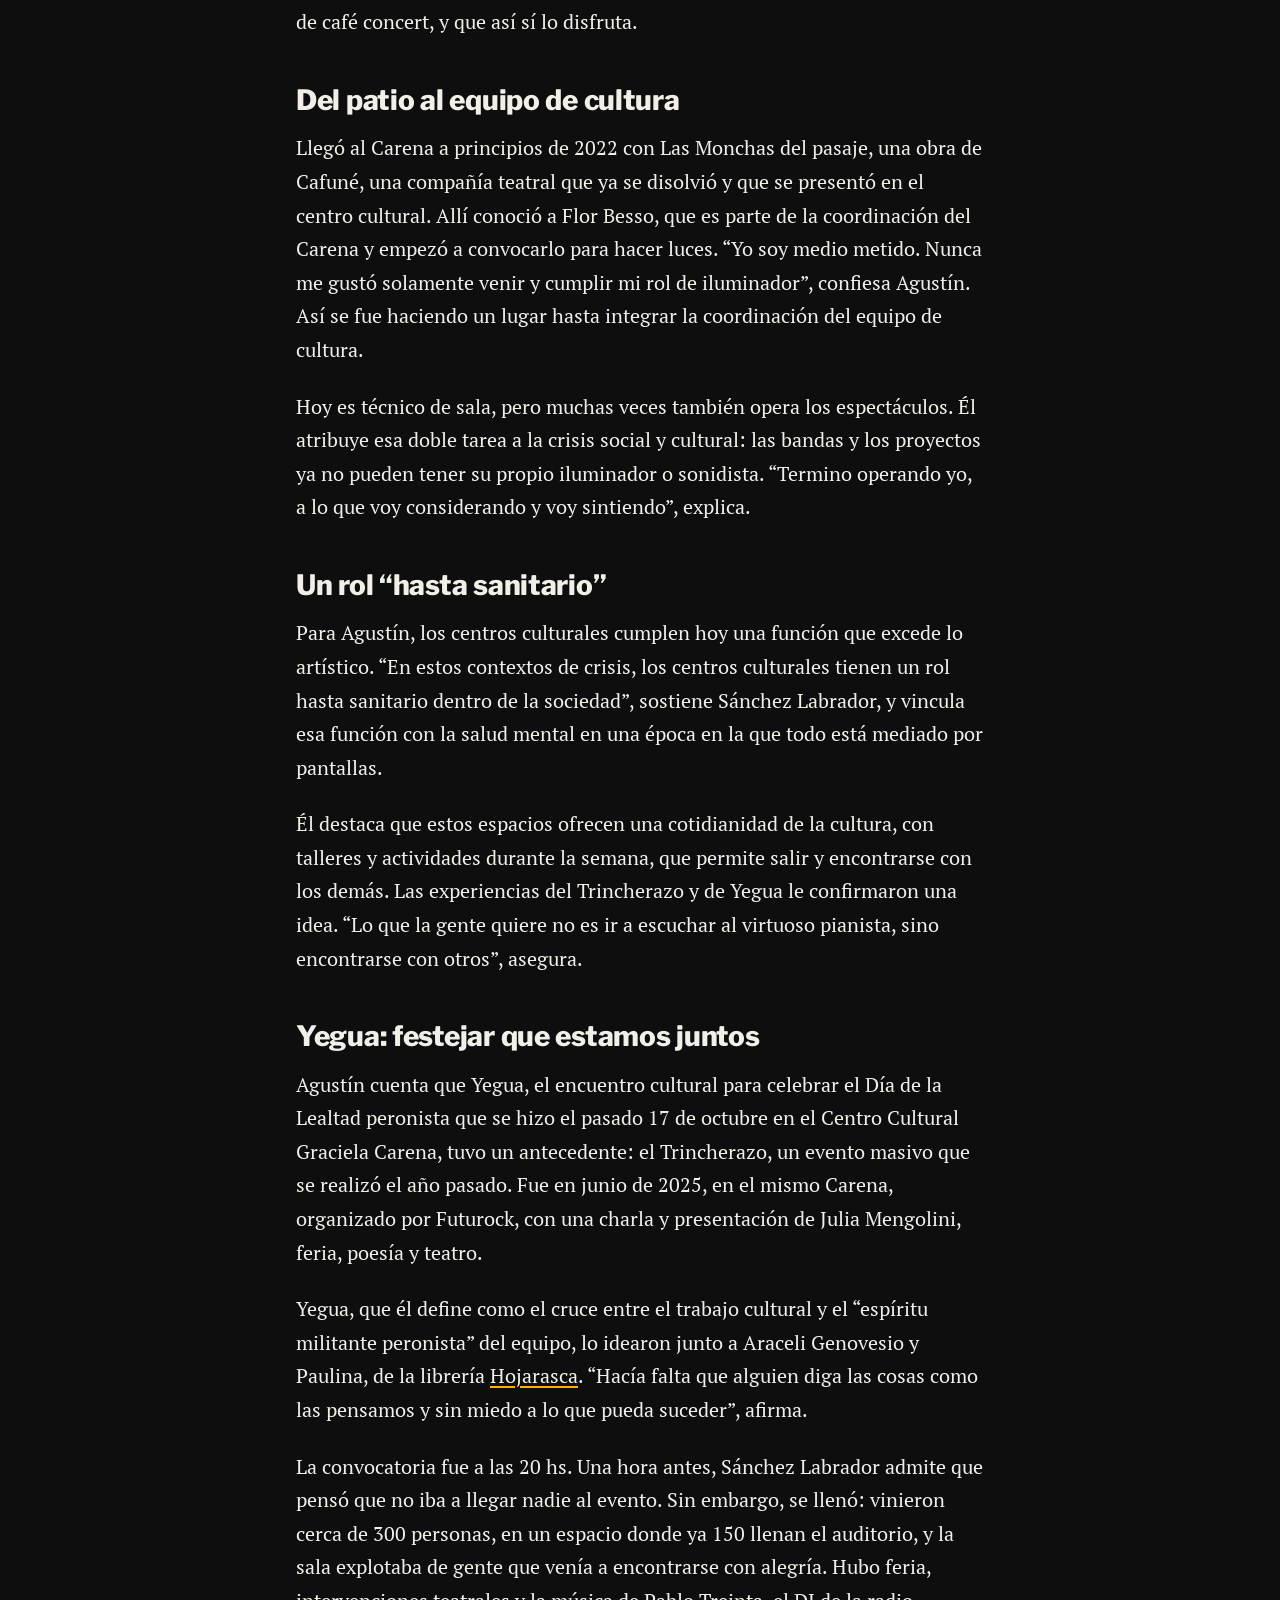
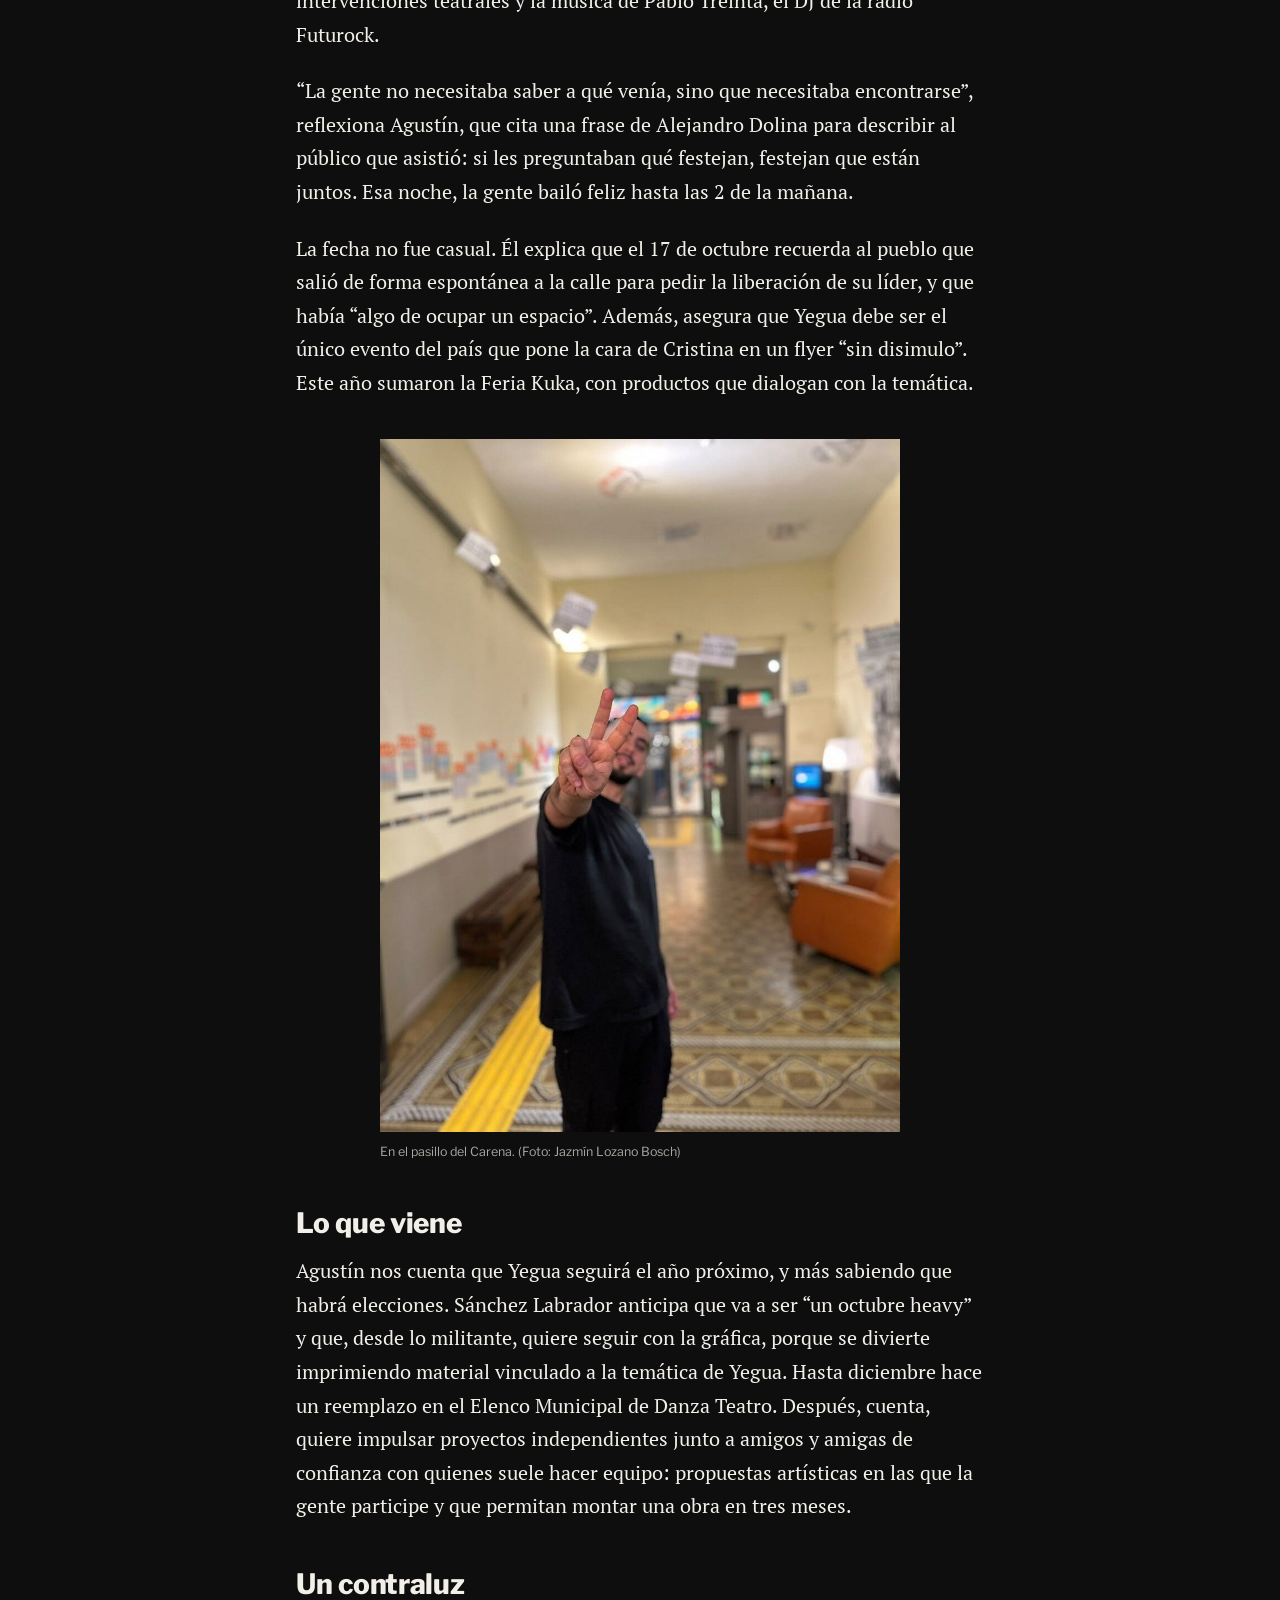
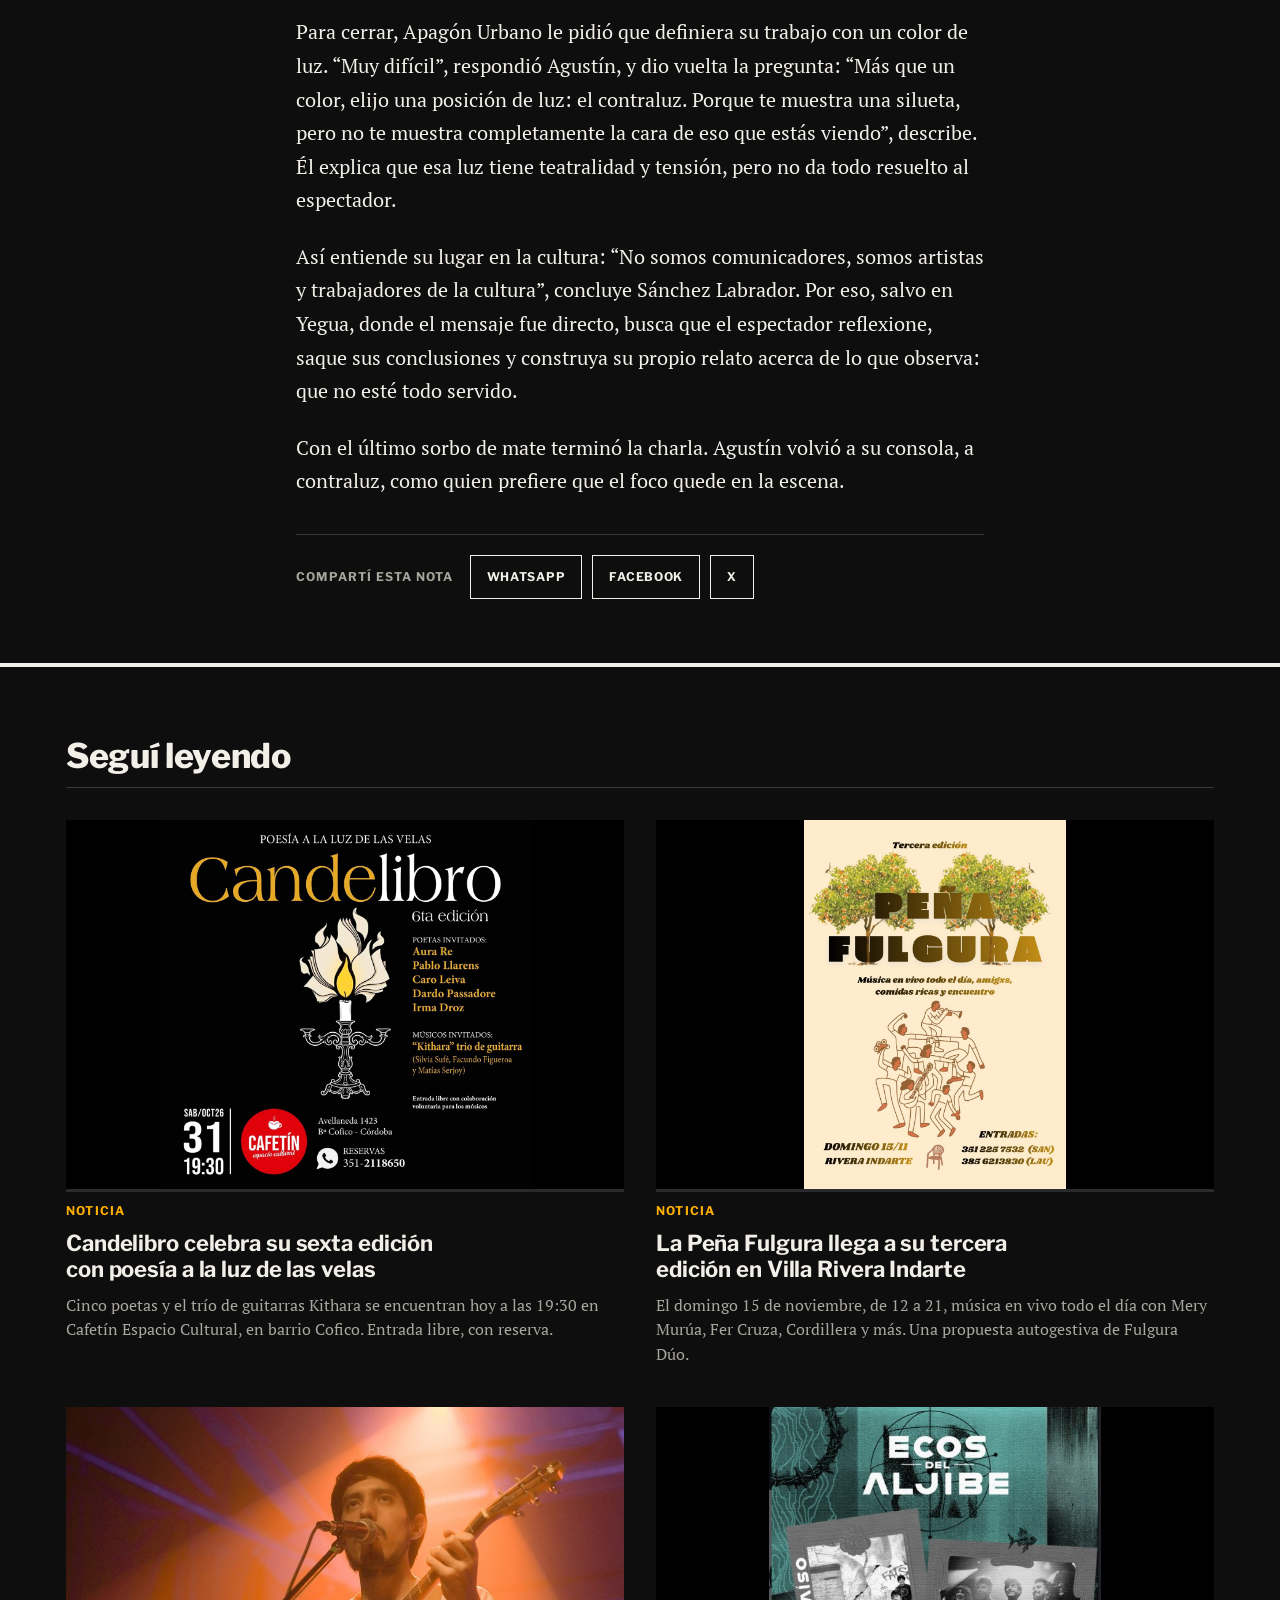
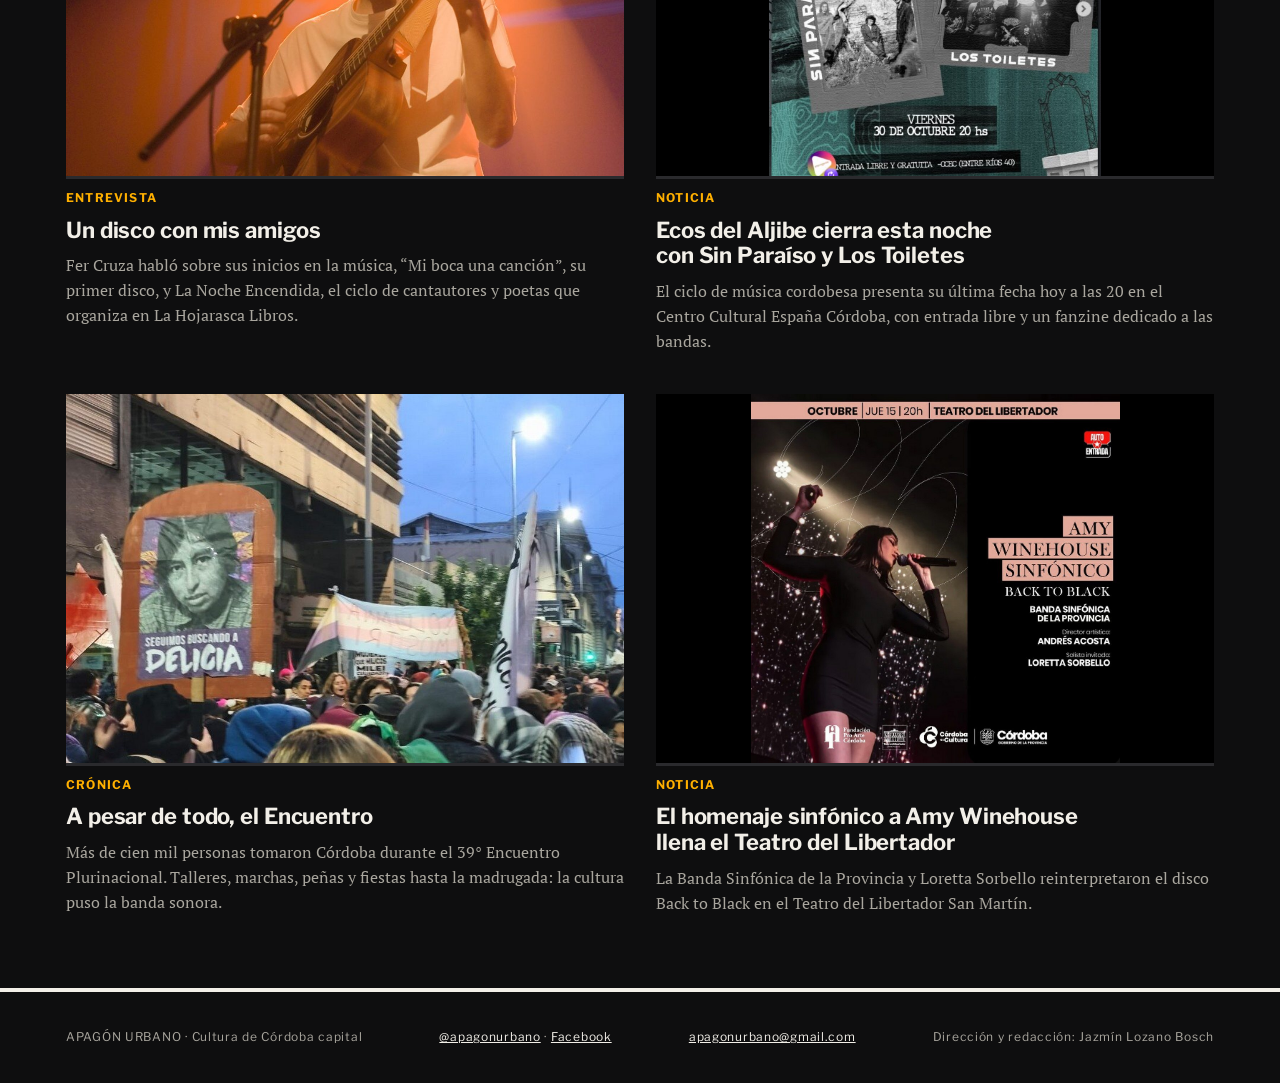
==== commit 8856ebcb: "Diseño original con la tipografía del diario (Libre Franklin y PT Serif) Co-Authored-By: Claude Opus" ====
--- a/agustin-sanchez-labrador.html
+++ b/agustin-sanchez-labrador.html
@@ -18,9 +18,9 @@
 <meta name="twitter:card" content="summary_large_image">
 <link rel="preconnect" href="https://fonts.googleapis.com">
 <link rel="preconnect" href="https://fonts.gstatic.com" crossorigin>
-<link rel="stylesheet" href="https://fonts.googleapis.com/css2?family=Bebas+Neue&amp;family=Source+Serif+4:ital,opsz,wght@0,8..60,400;0,8..60,600;0,8..60,700;1,8..60,400&amp;family=Karla:wght@400;600;700&amp;family=Space+Mono:wght@700&amp;display=swap">
+<link rel="stylesheet" href="https://fonts.googleapis.com/css2?family=Bebas+Neue&amp;family=Libre+Franklin:wght@400;600;700;800;900&amp;family=PT+Serif:ital,wght@0,400;0,700;1,400&amp;family=Space+Mono:wght@700&amp;display=swap">
 <link rel="stylesheet" href="styles.css">
-<link rel="stylesheet" href="revista.css">
+<link rel="stylesheet" href="tipografia.css">
 </head>
 <body>
 <header class="masthead chica" id="apagon-urbano">
--- a/tipografia.css
+++ b/tipografia.css
@@ -0,0 +1,40 @@
+/* Apagón Urbano — diseño original con la tipografía de la prueba "diario":
+   titulares en Libre Franklin, texto en PT Serif. El logotipo no cambia. */
+:root {
+  --titular: "Libre Franklin", "Helvetica Neue", Arial, sans-serif;
+  --display: "Libre Franklin", "Helvetica Neue", Arial, sans-serif;
+  --texto: "PT Serif", Georgia, "Times New Roman", serif;
+  --mono: "Libre Franklin", "Helvetica Neue", Arial, sans-serif;
+}
+/* Logotipo: igual que siempre */
+.marca b { font-family: "Bebas Neue", Impact, sans-serif; font-weight: 400; }
+.marca small { font-family: "Space Mono", ui-monospace, monospace; }
+
+/* Etiquetas, menú y datos */
+.label, .menu-barra a, nav.secciones a, .btn, .filtros button, .tag, .firma, .firma-nota, .volver,
+.dest-cuando, .dest-datos, figcaption, label, .nota-pie, .form-nota, .ok, .gracias, footer .wrap,
+.ejes span, .manifiesto .staff, .agenda li.mes h3, .evento small, .dia span, .mail-grande { font-family: var(--titular); }
+.label { letter-spacing: .1em; font-weight: 700; }
+.menu-barra a { font-weight: 700; letter-spacing: .06em; }
+.btn { letter-spacing: .06em; }
+
+/* Titulares: Franklin negrita, en minúscula y con tamaños ajustados (es más ancha que la Bebas) */
+.hero h1 { font-family: var(--titular); font-weight: 800; font-size: clamp(40px, 5.4vw, 72px); line-height: 1.02; letter-spacing: -.02em; }
+.encabezado h1, .encabezado h2 { font-family: var(--titular); font-weight: 800; font-size: 34px; letter-spacing: -.01em; }
+.nota h3 { font-family: var(--titular); font-weight: 700; font-size: 22px; line-height: 1.18; letter-spacing: -.005em; }
+.nota .img-agenda { font-family: var(--titular); font-weight: 900; font-size: 40px; line-height: 1; }
+.dest-txt h3, .destacados .dest-txt h3 { font-family: var(--titular); font-weight: 800; font-size: clamp(24px, 2.4vw, 30px); line-height: 1.1; letter-spacing: -.01em; }
+.dia { font-family: var(--titular); font-weight: 800; font-size: 28px; line-height: 1; }
+.evento strong { font-family: var(--titular); font-weight: 700; font-size: 18px; }
+.manifiesto h2 { font-family: var(--titular); font-weight: 800; font-size: clamp(36px, 4.4vw, 58px); line-height: 1.02; letter-spacing: -.02em; }
+.qs-texto .destacado { font-weight: 700; }
+.por-que h3 { font-family: var(--titular); font-weight: 800; font-size: 26px; letter-spacing: -.01em; }
+.contacto h2 { font-family: var(--titular); font-weight: 800; font-size: 42px; letter-spacing: -.015em; }
+.articulo-cab h1 { font-family: var(--titular); font-weight: 800; font-size: clamp(36px, 5.2vw, 64px); line-height: 1.04; letter-spacing: -.02em; }
+.lectura p:first-of-type::first-letter { font-family: var(--titular); font-weight: 800; font-size: 78px; line-height: .8; }
+.lectura h2 { font-family: var(--titular); font-weight: 800; font-size: 28px; line-height: 1.15; letter-spacing: -.01em; }
+.caja h2 { font-size: 24px; }
+@media (max-width: 860px) {
+  .dia { font-size: 22px; }
+  .lectura p:first-of-type::first-letter { font-size: 64px; }
+}
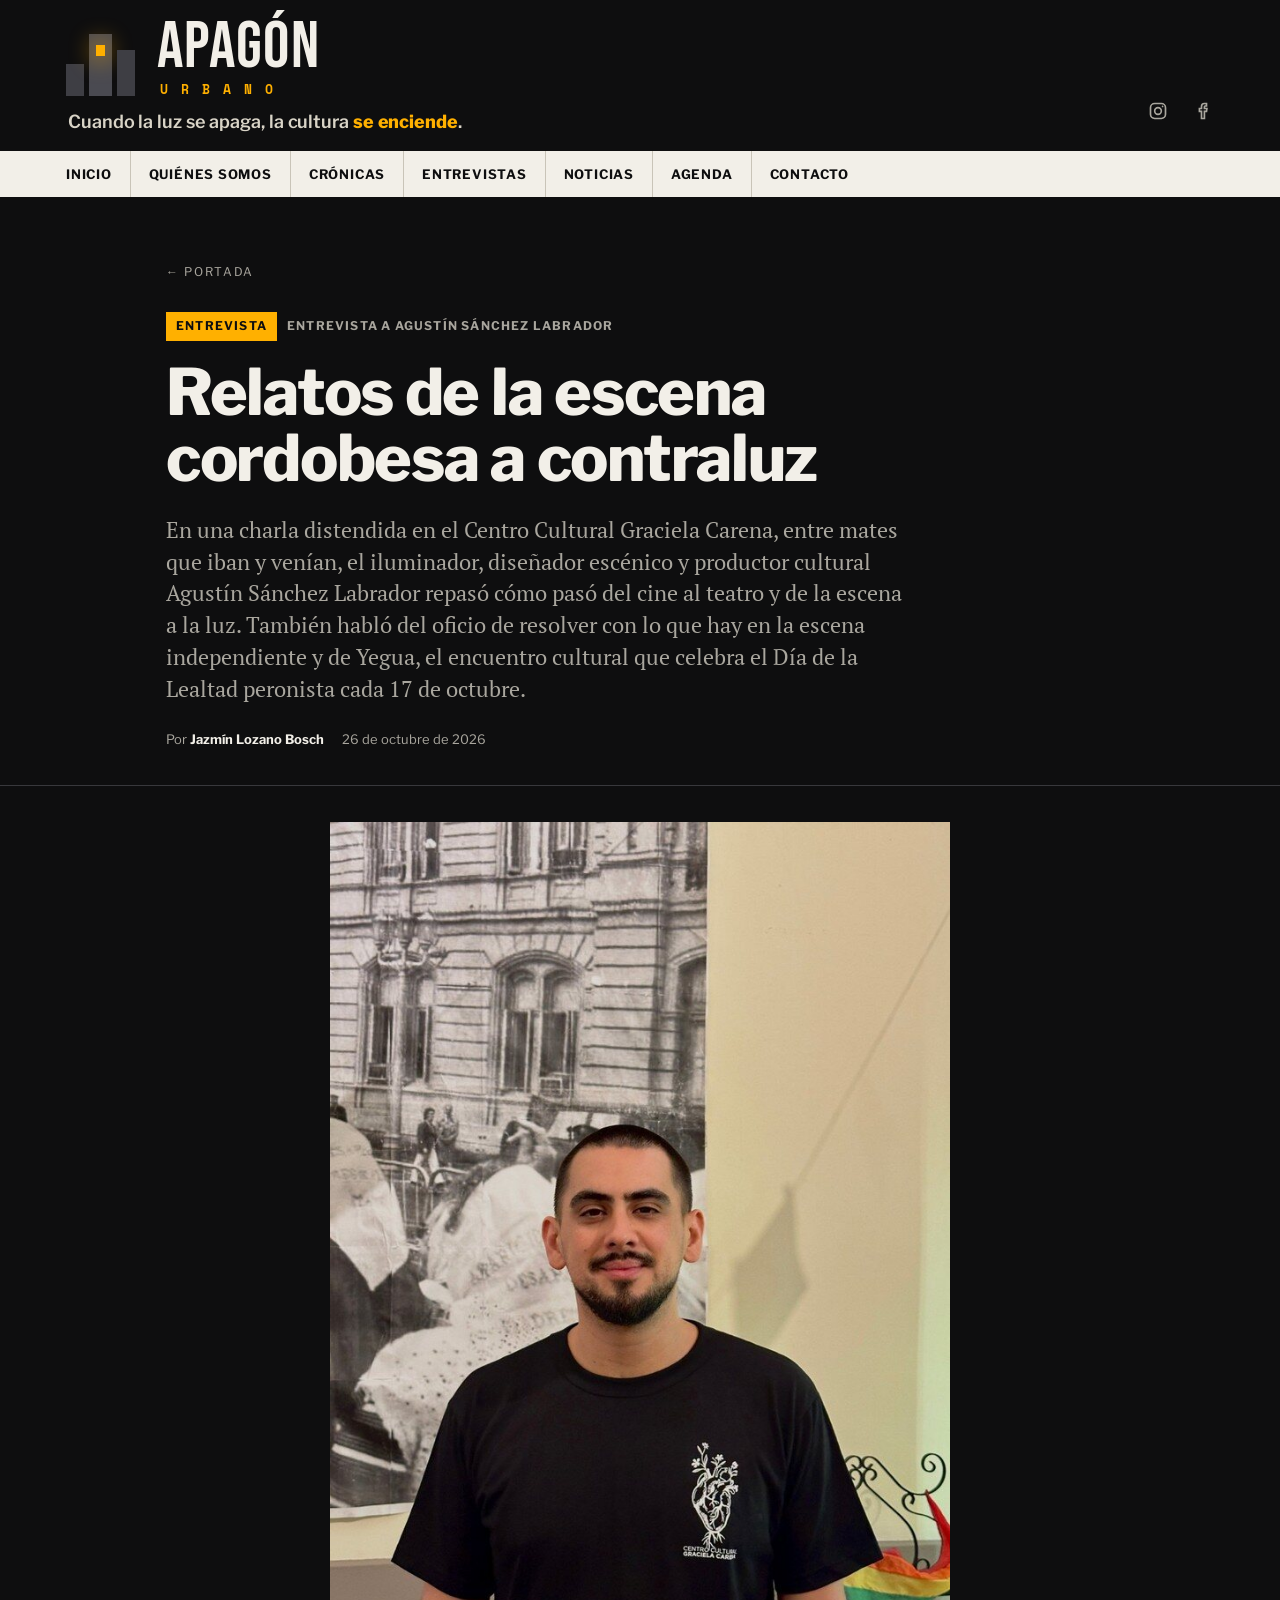
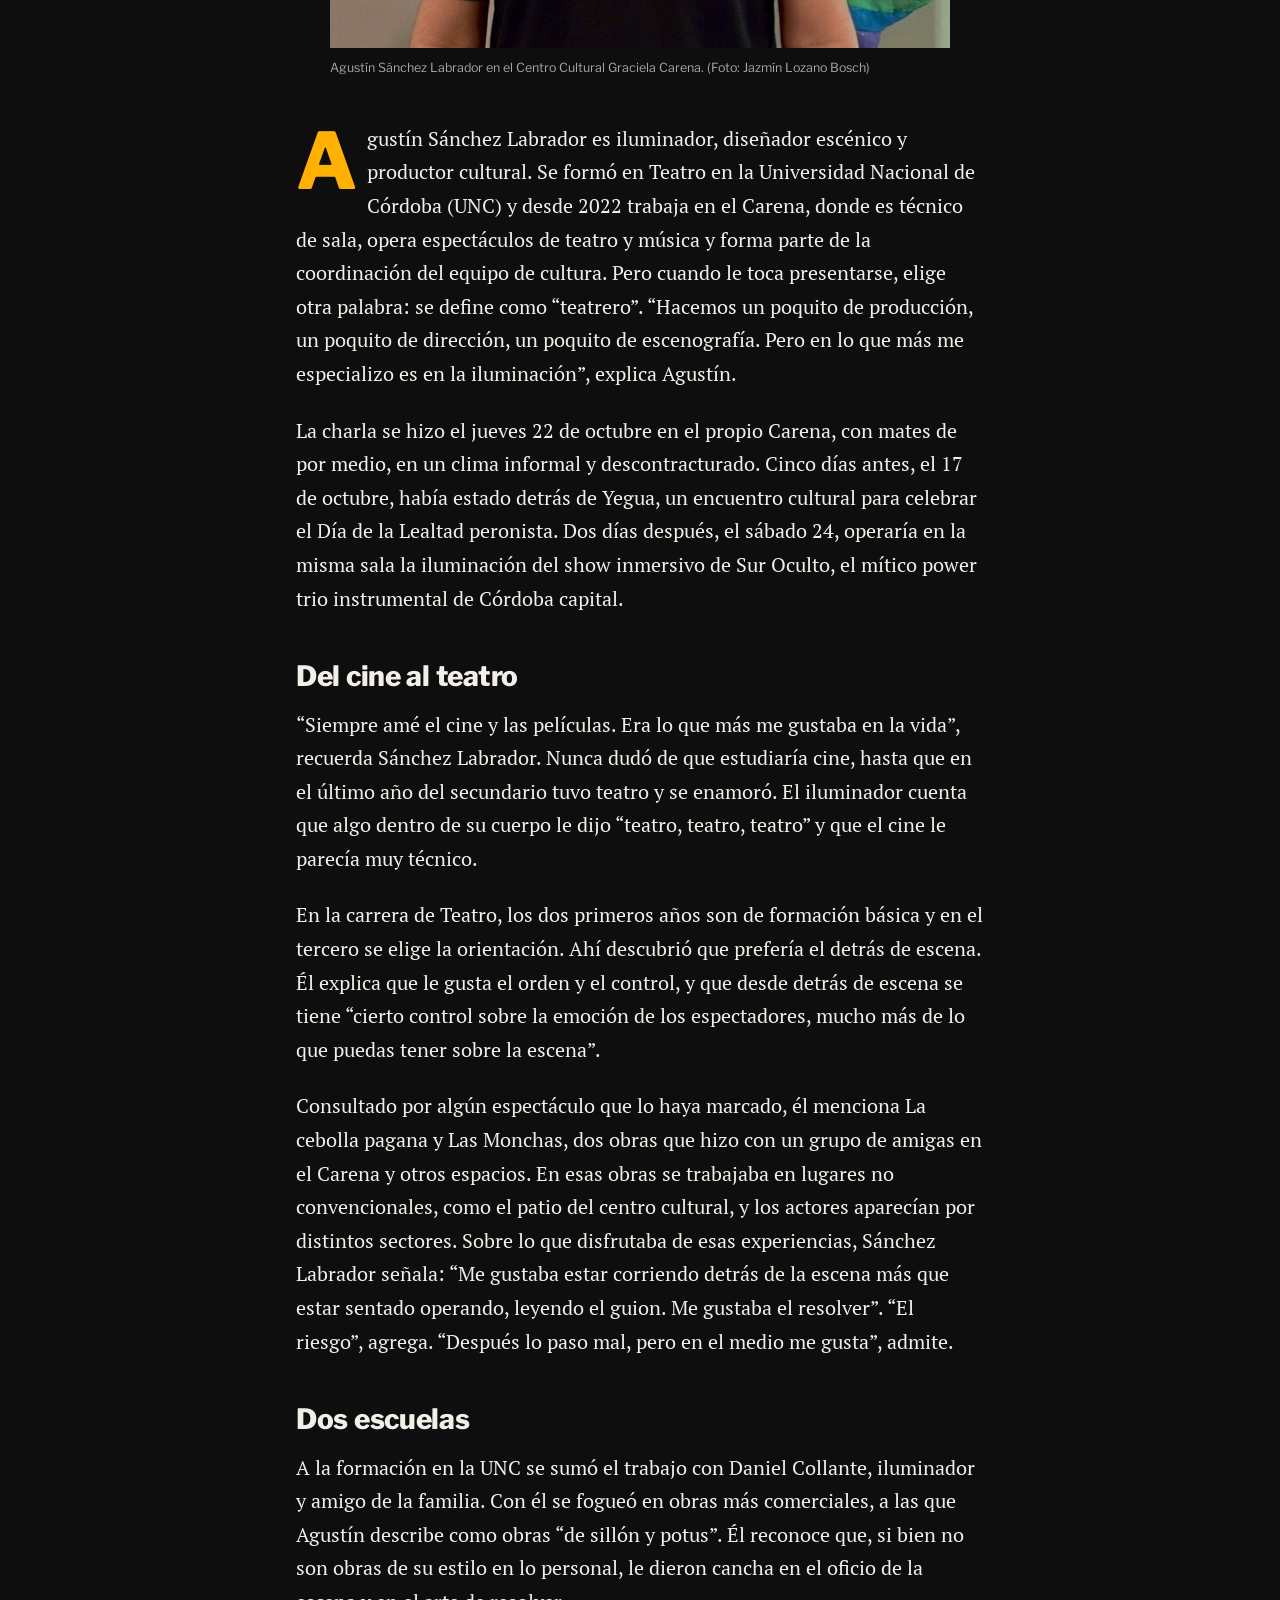
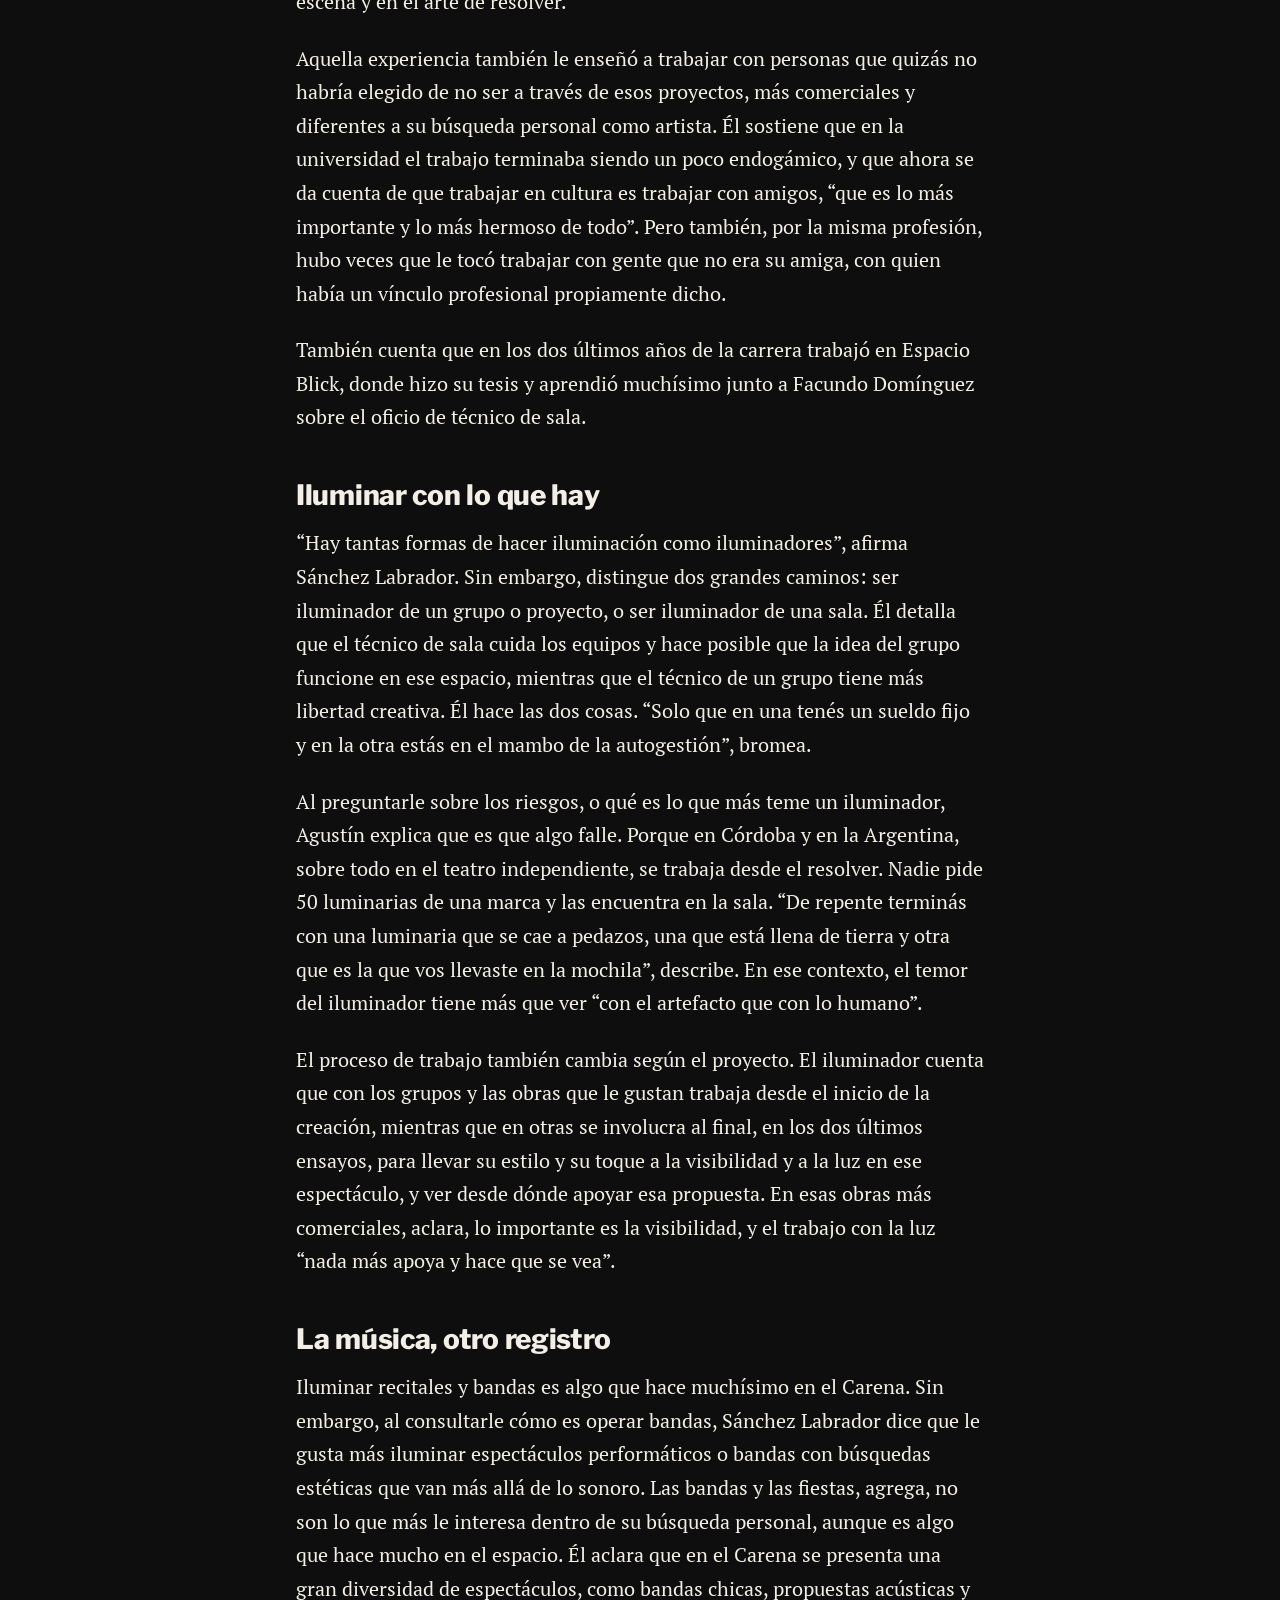
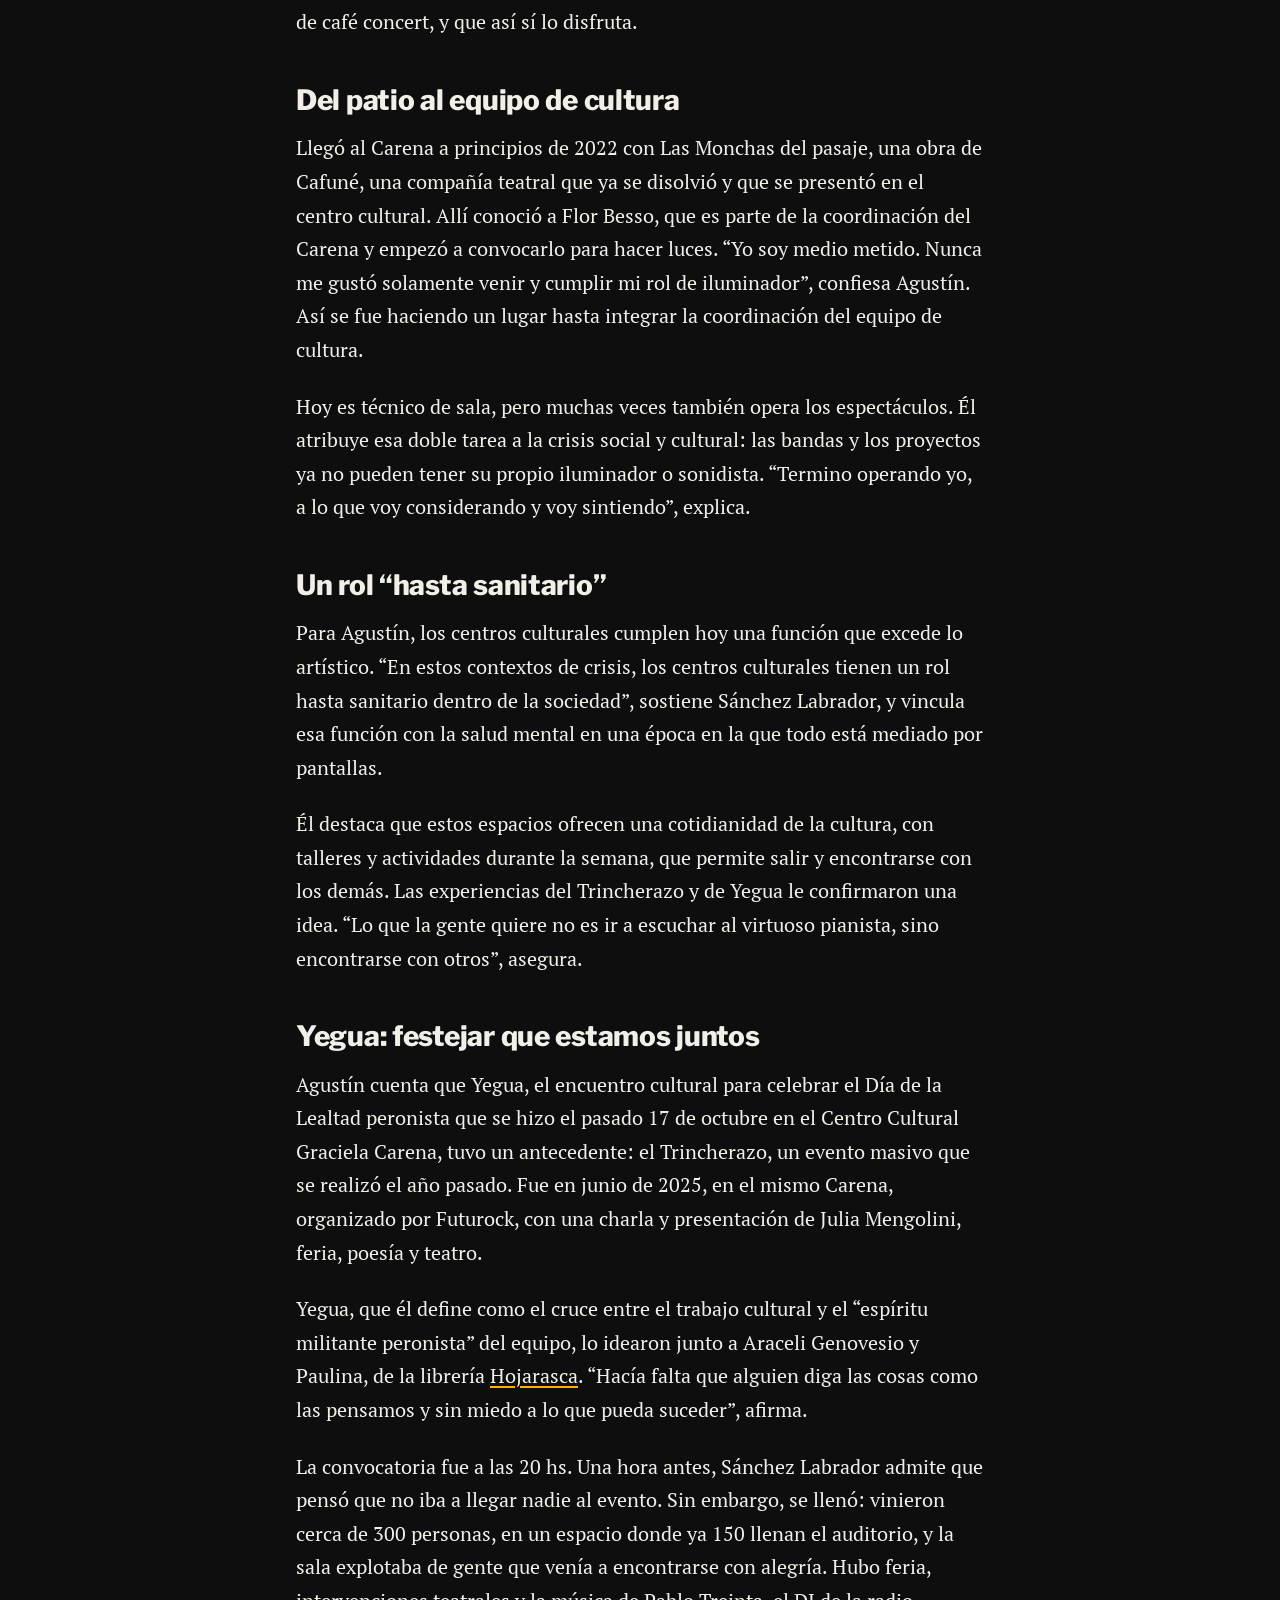
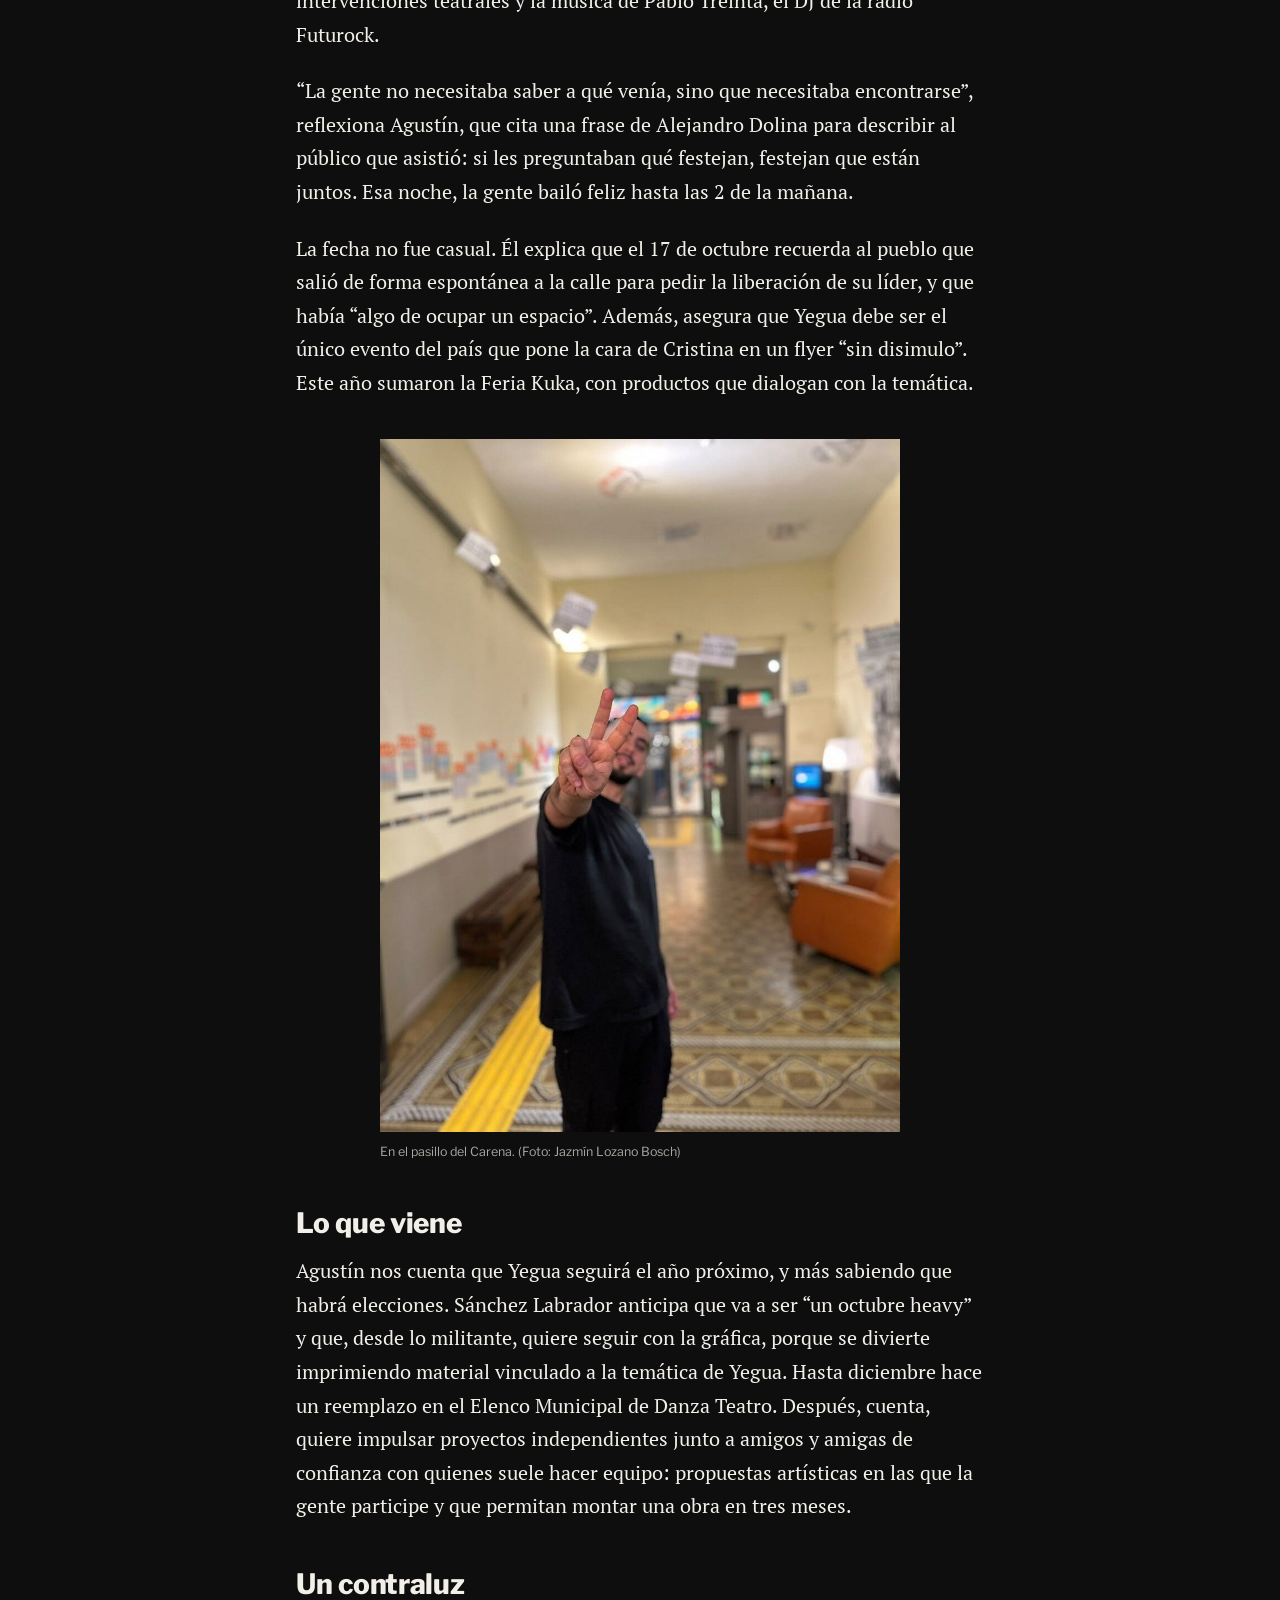
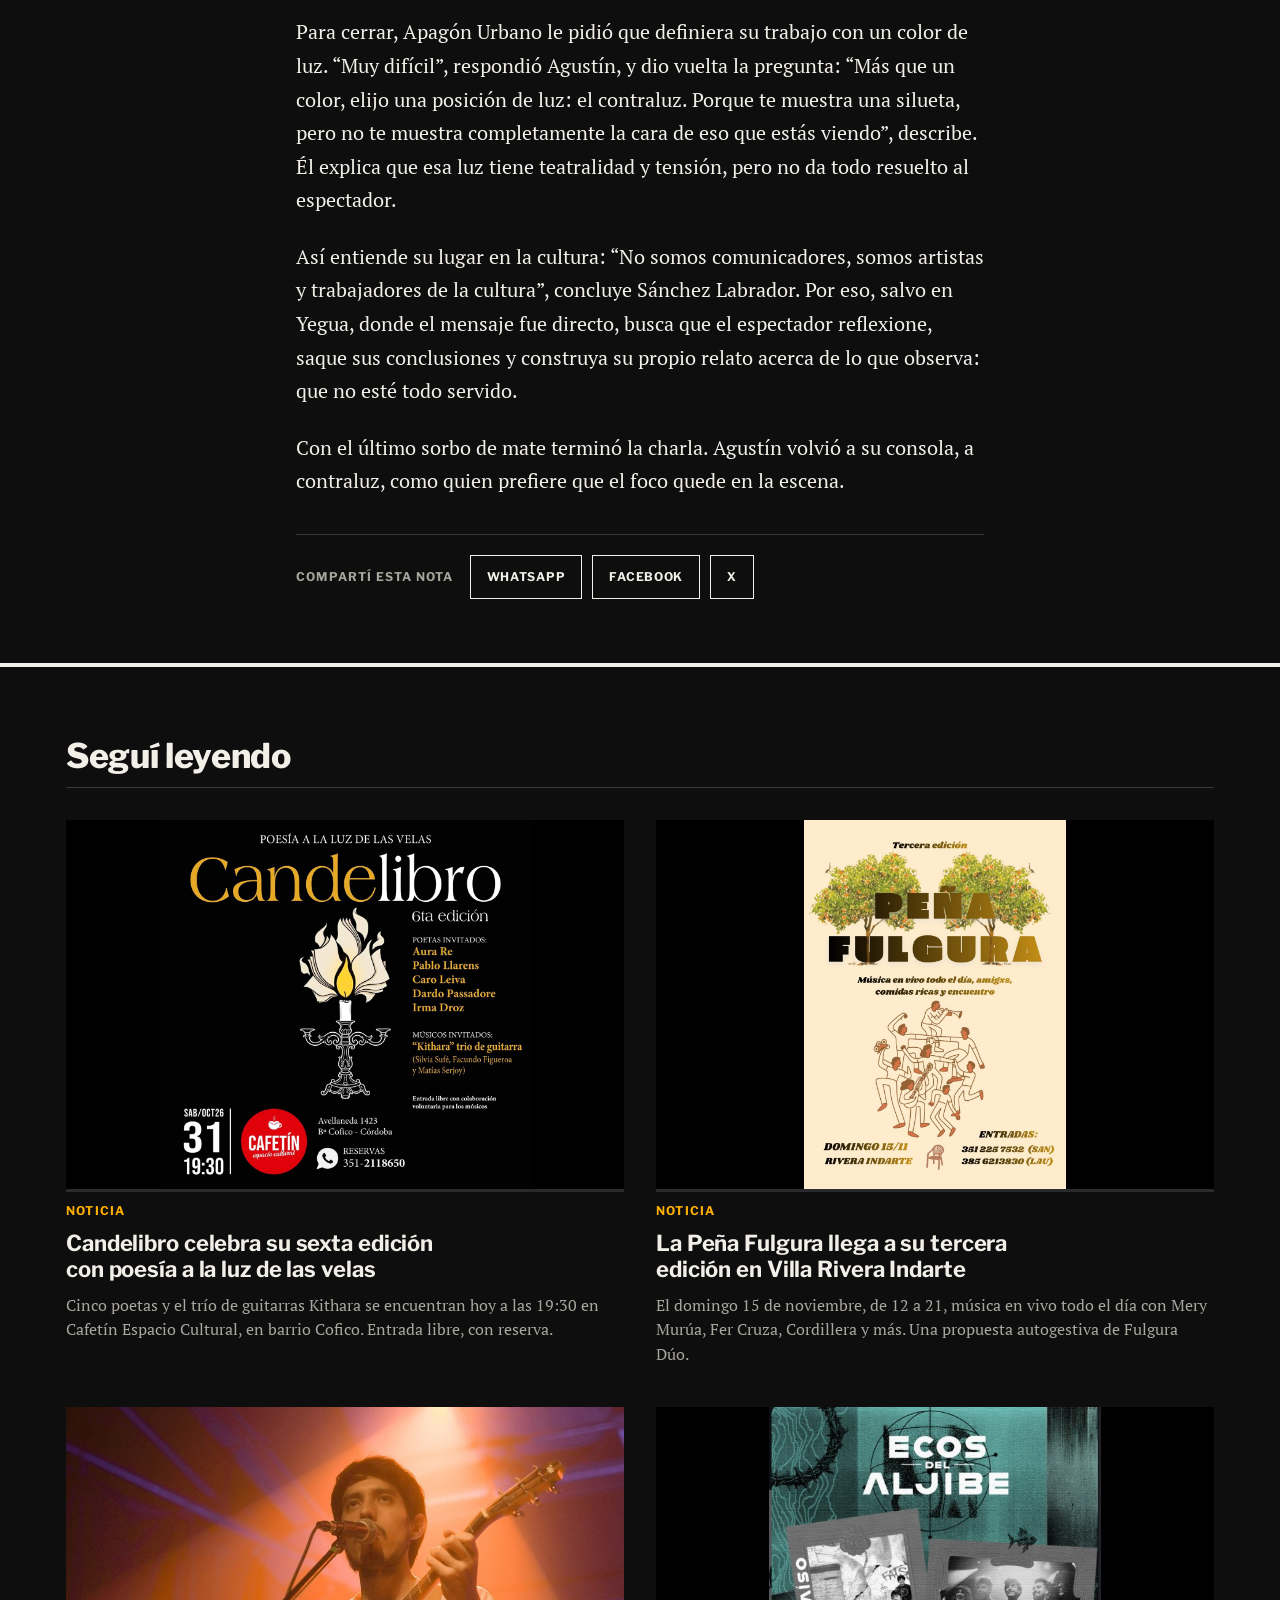
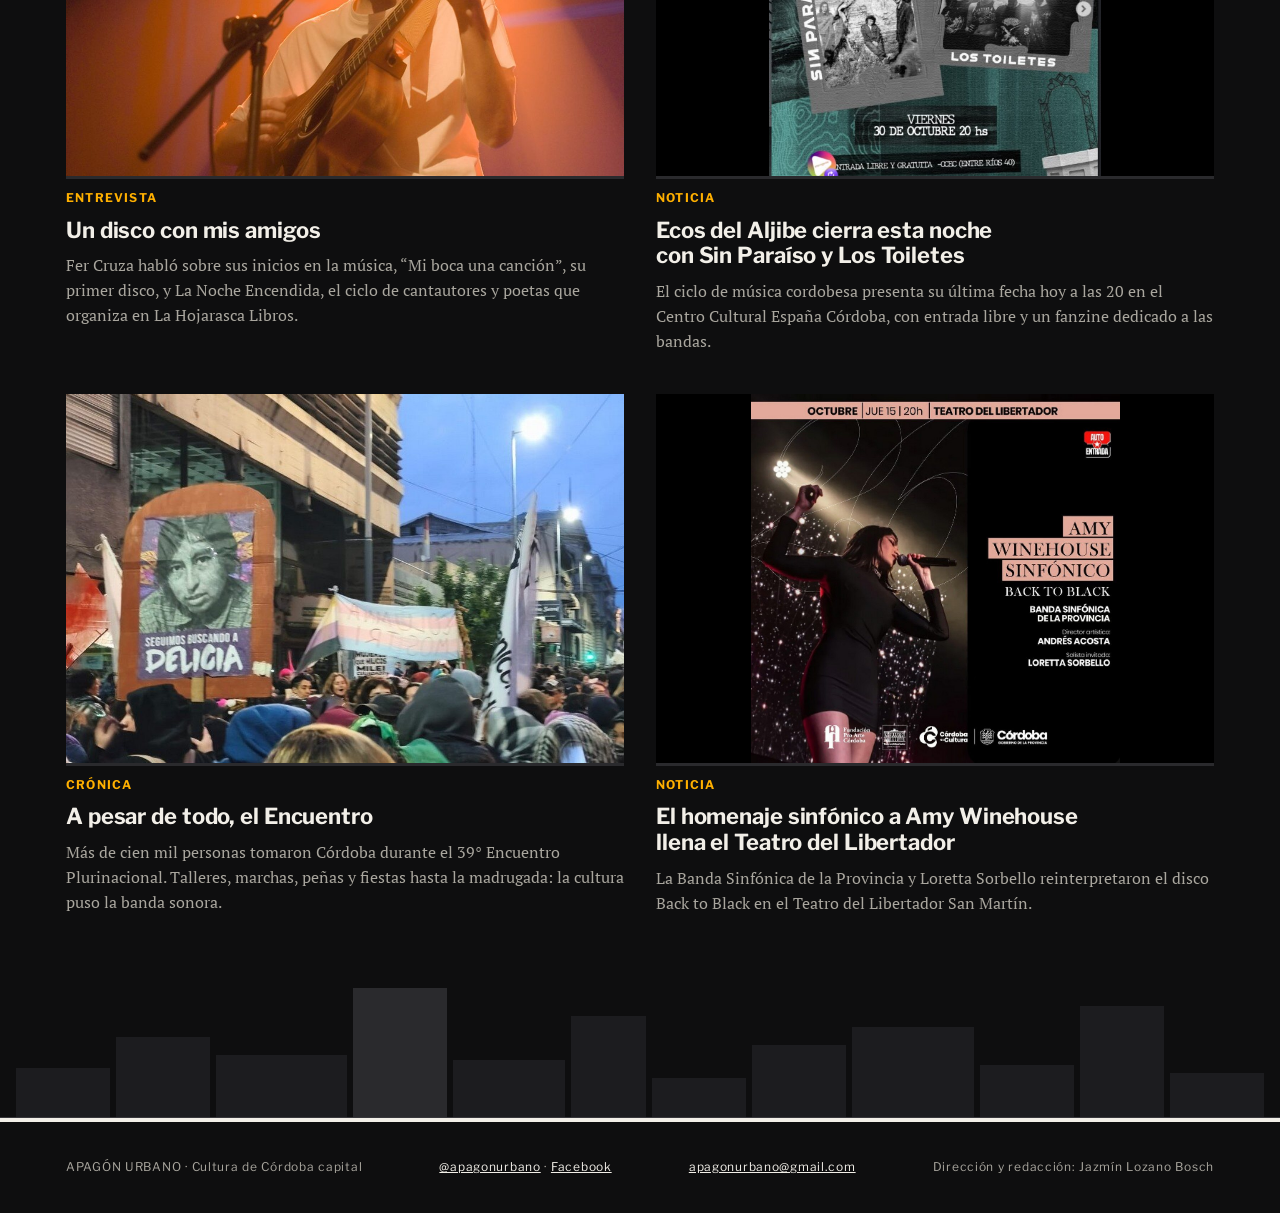
==== commit f0940473: "Tipografía nueva (Libre Franklin y PT Serif), logo animado y franjas de edificios con luces al final" ====
--- a/agustin-sanchez-labrador.html
+++ b/agustin-sanchez-labrador.html
@@ -157,6 +157,11 @@
       </div>
     </div>
   </section>
+  <div class="skyline-fin" aria-hidden="true" style="--off:-14.5s">
+    <div class="skyline">
+      <i style="height:38%"></i><i style="height:62%"></i><i style="height:48%; flex:1.4"></i><i class="on" style="height:100%"></i><i style="height:44%; flex:1.2"></i><i style="height:78%; flex:.8"></i><i style="height:30%"></i><i style="height:56%"></i><i style="height:70%; flex:1.3"></i><i style="height:40%"></i><i style="height:86%; flex:.9"></i><i style="height:34%"></i>
+    </div>
+  </div>
 </main>
 <footer>
   <div class="wrap">
--- a/tipografia.css
+++ b/tipografia.css
@@ -1,11 +1,12 @@
-/* Apagón Urbano — diseño original con la tipografía de la prueba "diario":
-   titulares en Libre Franklin, texto en PT Serif. El logotipo no cambia. */
+/* Apagón Urbano — tipografía nueva (Libre Franklin y PT Serif) y animaciones.
+   Solo cambia la letra: los colores son los de siempre. El logotipo mantiene su letra. */
 :root {
   --titular: "Libre Franklin", "Helvetica Neue", Arial, sans-serif;
   --display: "Libre Franklin", "Helvetica Neue", Arial, sans-serif;
   --texto: "PT Serif", Georgia, "Times New Roman", serif;
   --mono: "Libre Franklin", "Helvetica Neue", Arial, sans-serif;
 }
+
 /* Logotipo: igual que siempre */
 .marca b { font-family: "Bebas Neue", Impact, sans-serif; font-weight: 400; }
 .marca small { font-family: "Space Mono", ui-monospace, monospace; }
@@ -18,7 +19,11 @@
 .menu-barra a { font-weight: 700; letter-spacing: .06em; }
 .btn { letter-spacing: .06em; }
 
-/* Titulares: Franklin negrita, en minúscula y con tamaños ajustados (es más ancha que la Bebas) */
+/* Lema debajo del logo */
+.lema { font-family: var(--titular); font-style: normal; font-weight: 600; letter-spacing: -.005em; }
+.lema em { font-style: normal; font-weight: 800; }
+
+/* Titulares: Libre Franklin negrita, con tamaños ajustados */
 .hero h1 { font-family: var(--titular); font-weight: 800; font-size: clamp(40px, 5.4vw, 72px); line-height: 1.02; letter-spacing: -.02em; }
 .encabezado h1, .encabezado h2 { font-family: var(--titular); font-weight: 800; font-size: 34px; letter-spacing: -.01em; }
 .nota h3 { font-family: var(--titular); font-weight: 700; font-size: 22px; line-height: 1.18; letter-spacing: -.005em; }
@@ -38,3 +43,56 @@
   .dia { font-size: 22px; }
   .lectura p:first-of-type::first-letter { font-size: 64px; }
 }
+
+/* Logo animado: la ciudad se levanta, la ventana se enciende y aparece el nombre */
+@keyframes subir { from { transform: scaleY(0); } to { transform: scaleY(1); } }
+@keyframes encender {
+  0%, 30% { opacity: 0; box-shadow: none; }
+  34% { opacity: 1; } 38% { opacity: .15; } 46% { opacity: 1; } 52% { opacity: .3; }
+  60%, 100% { opacity: 1; box-shadow: 0 0 22px 5px rgba(255, 176, 0, .45); }
+}
+@keyframes revelar { from { clip-path: inset(-40% 100% -20% 0); } to { clip-path: inset(-40% -5% -20% 0); } }
+@keyframes abrir { from { opacity: 0; letter-spacing: .1em; } to { opacity: 1; } }
+@keyframes aparecer { from { opacity: 0; transform: translateY(6px); } to { opacity: 1; transform: none; } }
+.marca .iso span { transform-origin: bottom; animation: subir .7s cubic-bezier(.2, .8, .2, 1) both; }
+.marca .iso span:nth-child(1) { animation-delay: .05s; }
+.marca .iso span:nth-child(2) { animation-delay: .2s; }
+.marca .iso span:nth-child(3) { animation-delay: .35s; }
+.marca .iso span:nth-child(2)::after, .marca.grande .iso span:nth-child(2)::after { animation: encender 1.4s .7s both, titila 7s 2.4s infinite; }
+.marca b { animation: revelar .8s .45s cubic-bezier(.6, 0, .2, 1) both; }
+.marca small { animation: abrir 1s 1.1s ease-out both; }
+.masthead .lema { animation: aparecer .7s 1.6s ease-out both; }
+.marca:hover .iso span:nth-child(2)::after, .marca.grande:hover .iso span:nth-child(2)::after { animation: encender 1s both; }
+
+/* Franja de edificios: la luz salta de una ventana a otra.
+   Está en la portada y al final de cada sección. */
+@keyframes ventana {
+  0% { opacity: 0; } 2% { opacity: 1; } 3% { opacity: .3; } 4.5% { opacity: 1; }
+  13% { opacity: 1; } 16%, 100% { opacity: 0; }
+}
+.skyline i::after, .skyline i.on::after {
+  content: ""; position: absolute; left: 50%; top: 18px; width: 12px; height: 15px; margin-left: -6px;
+  background: var(--farol); box-shadow: 0 0 18px 3px rgba(255, 176, 0, .35); opacity: 0;
+  animation: ventana 19.2s linear infinite; animation-delay: calc(var(--off, 0s) + var(--d, 0s));
+}
+.skyline i.on::after { top: 22px; width: 16px; height: 20px; margin-left: -8px; }
+.skyline i:nth-child(4) { --d: 0s; }   .skyline i:nth-child(9) { --d: 1.6s; }
+.skyline i:nth-child(2) { --d: 3.2s; } .skyline i:nth-child(11) { --d: 4.8s; }
+.skyline i:nth-child(6) { --d: 6.4s; } .skyline i:nth-child(8) { --d: 8s; }
+.skyline i:nth-child(1) { --d: 9.6s; } .skyline i:nth-child(5) { --d: 11.2s; }
+.skyline i:nth-child(12) { --d: 12.8s; } .skyline i:nth-child(3) { --d: 14.4s; }
+.skyline i:nth-child(10) { --d: 16s; } .skyline i:nth-child(7) { --d: 17.6s; }
+.skyline i:nth-child(odd)::after { left: 34%; }
+.skyline i:nth-child(3n)::after { top: 30px; left: 64%; }
+
+.skyline-fin { position: relative; height: 130px; overflow: hidden; background: var(--noche); border-bottom: 1px solid var(--linea); }
+.skyline-fin .skyline { height: 100%; }
+@media (max-width: 860px) { .skyline-fin { height: 100px; } }
+
+@media (prefers-reduced-motion: reduce) {
+  .marca .iso span, .marca b, .marca small, .masthead .lema,
+  .marca .iso span:nth-child(2)::after, .marca.grande .iso span:nth-child(2)::after,
+  .marca:hover .iso span:nth-child(2)::after, .marca.grande:hover .iso span:nth-child(2)::after { animation: none; }
+  .skyline i::after, .skyline i.on::after { animation: none; }
+  .skyline i.on::after { opacity: 1; }
+}
